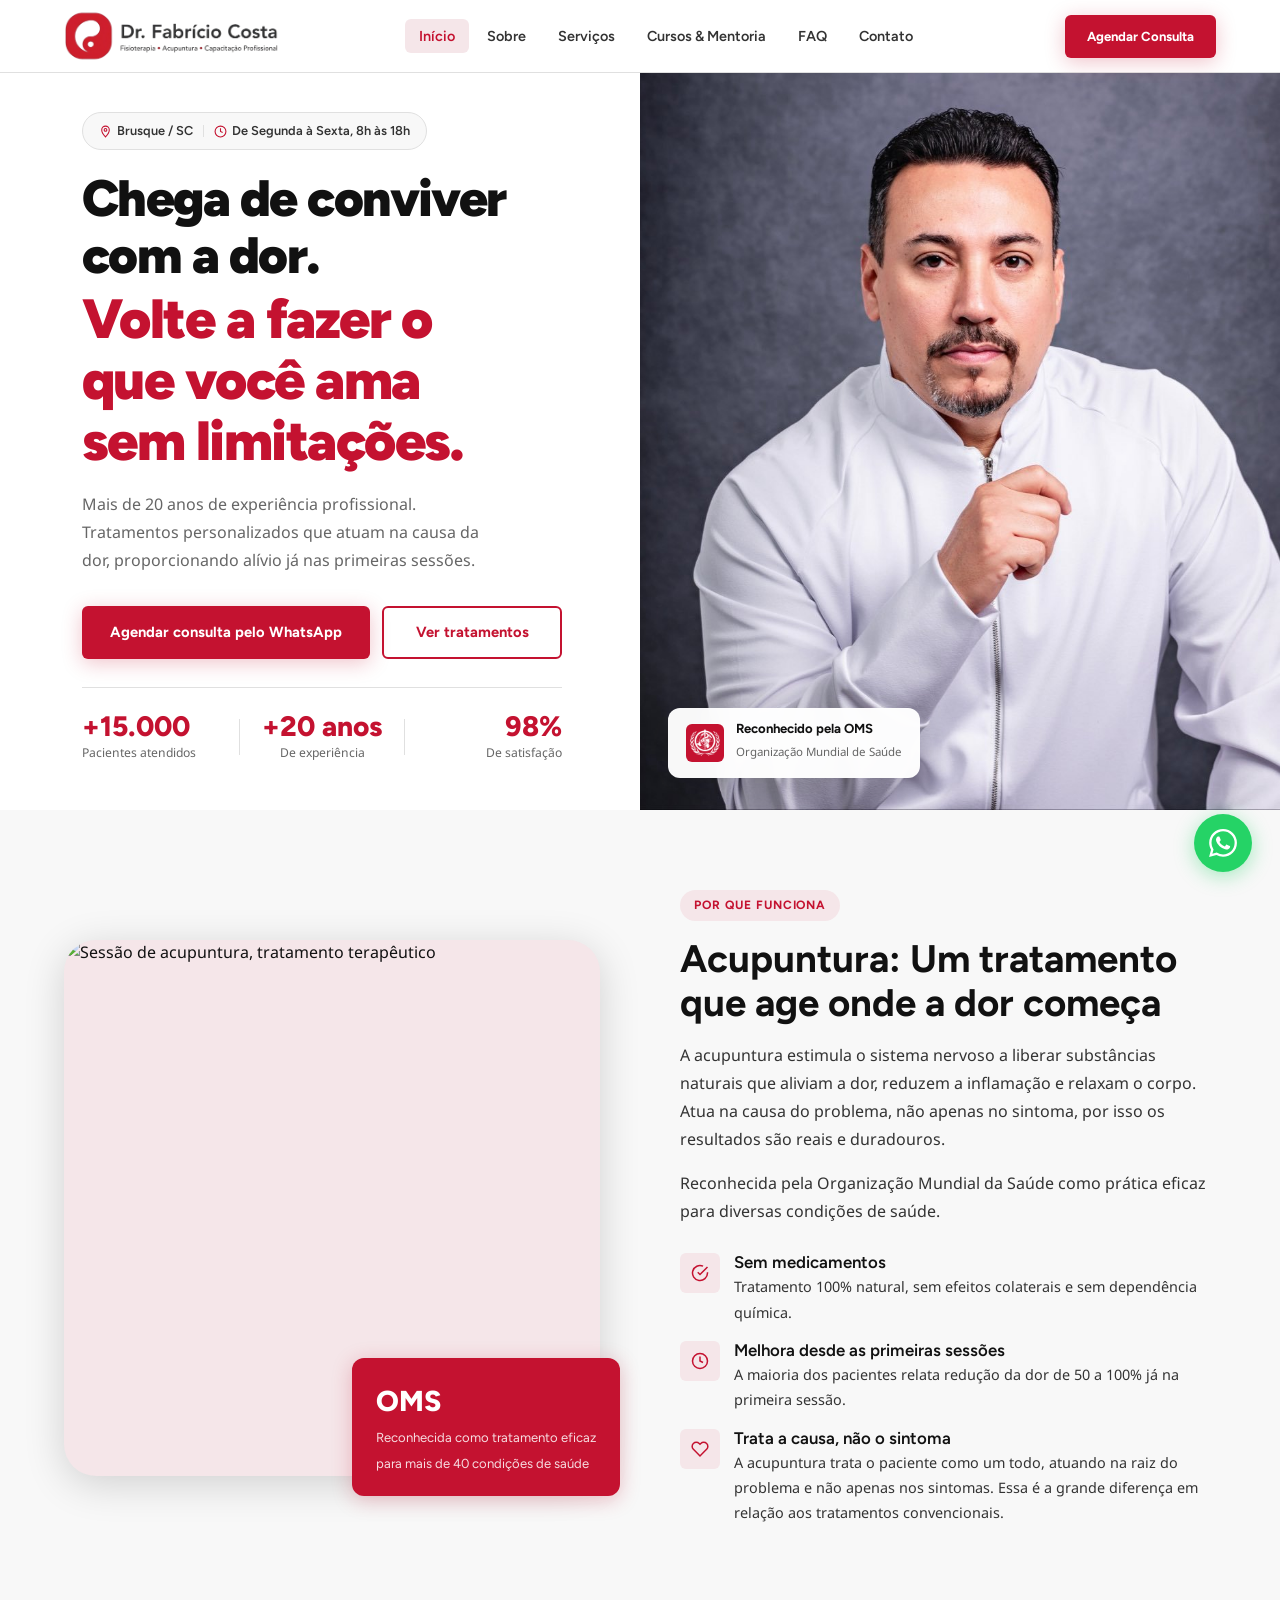
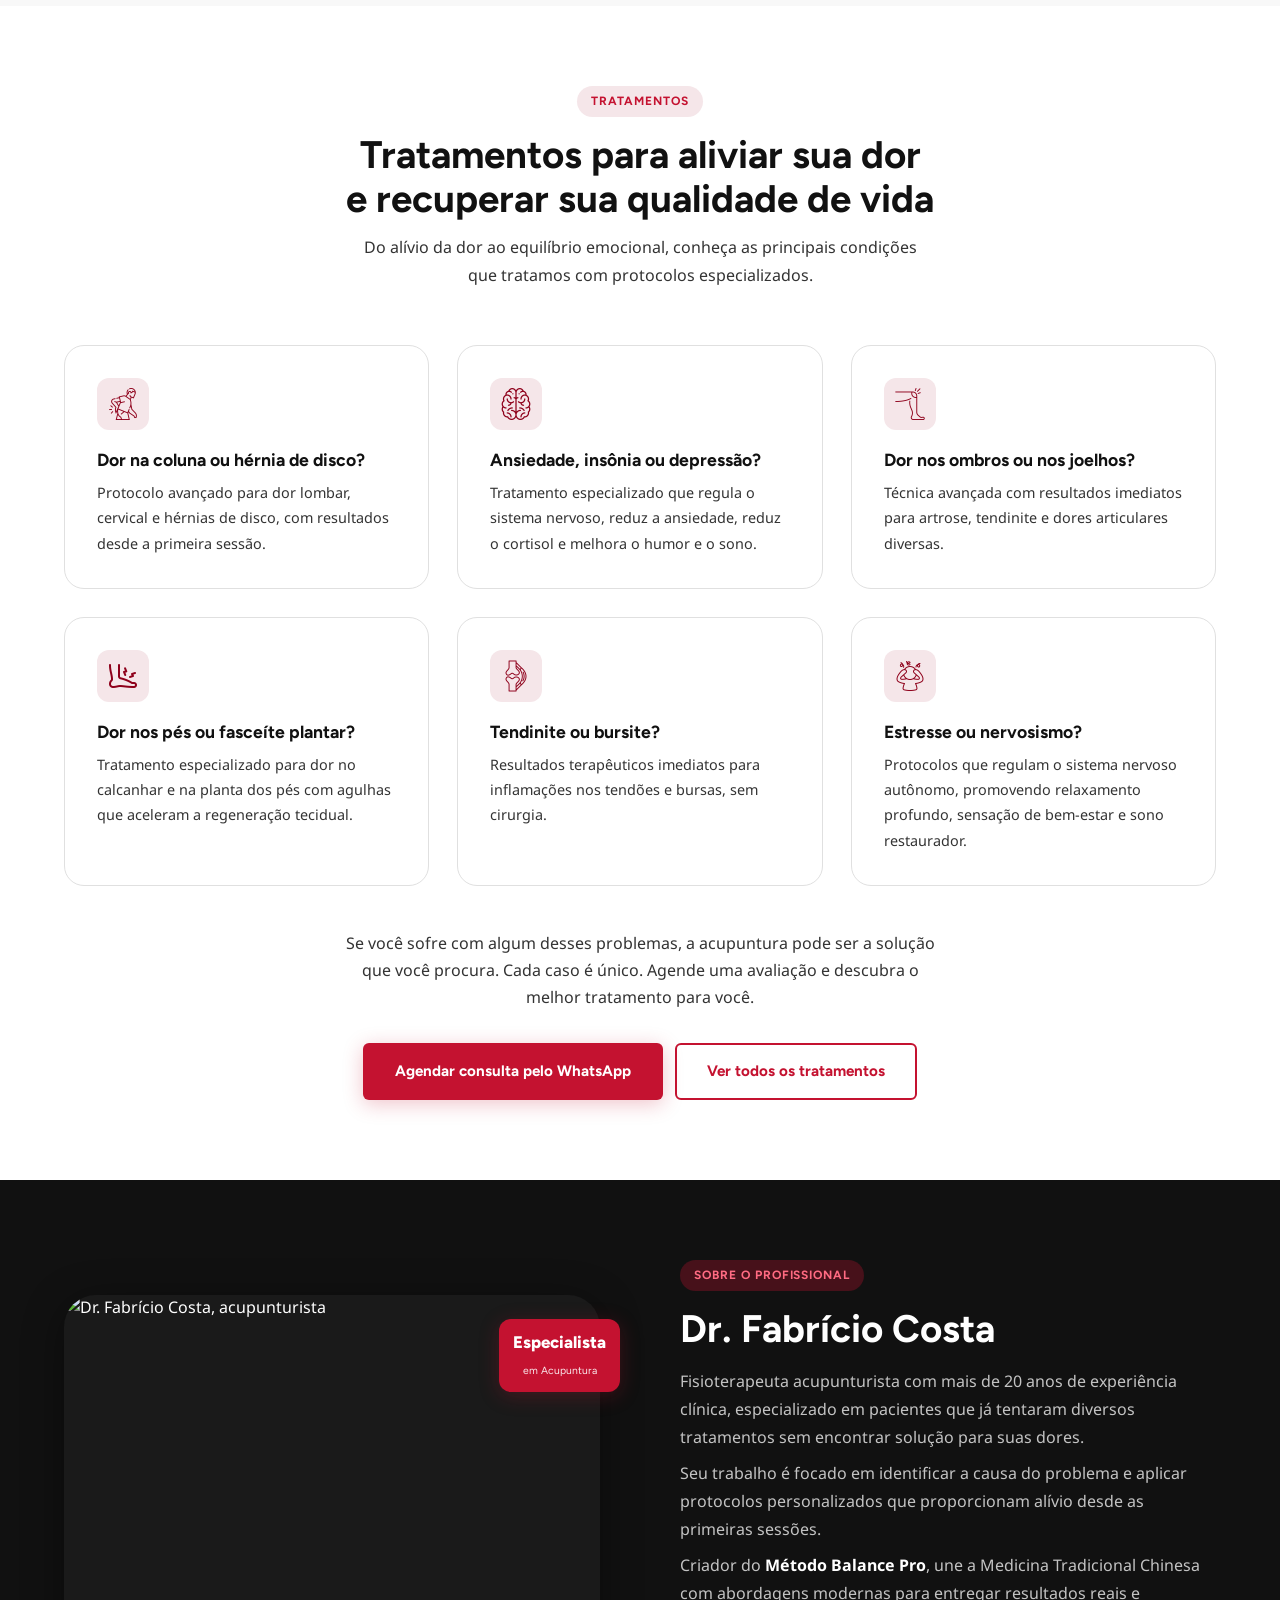
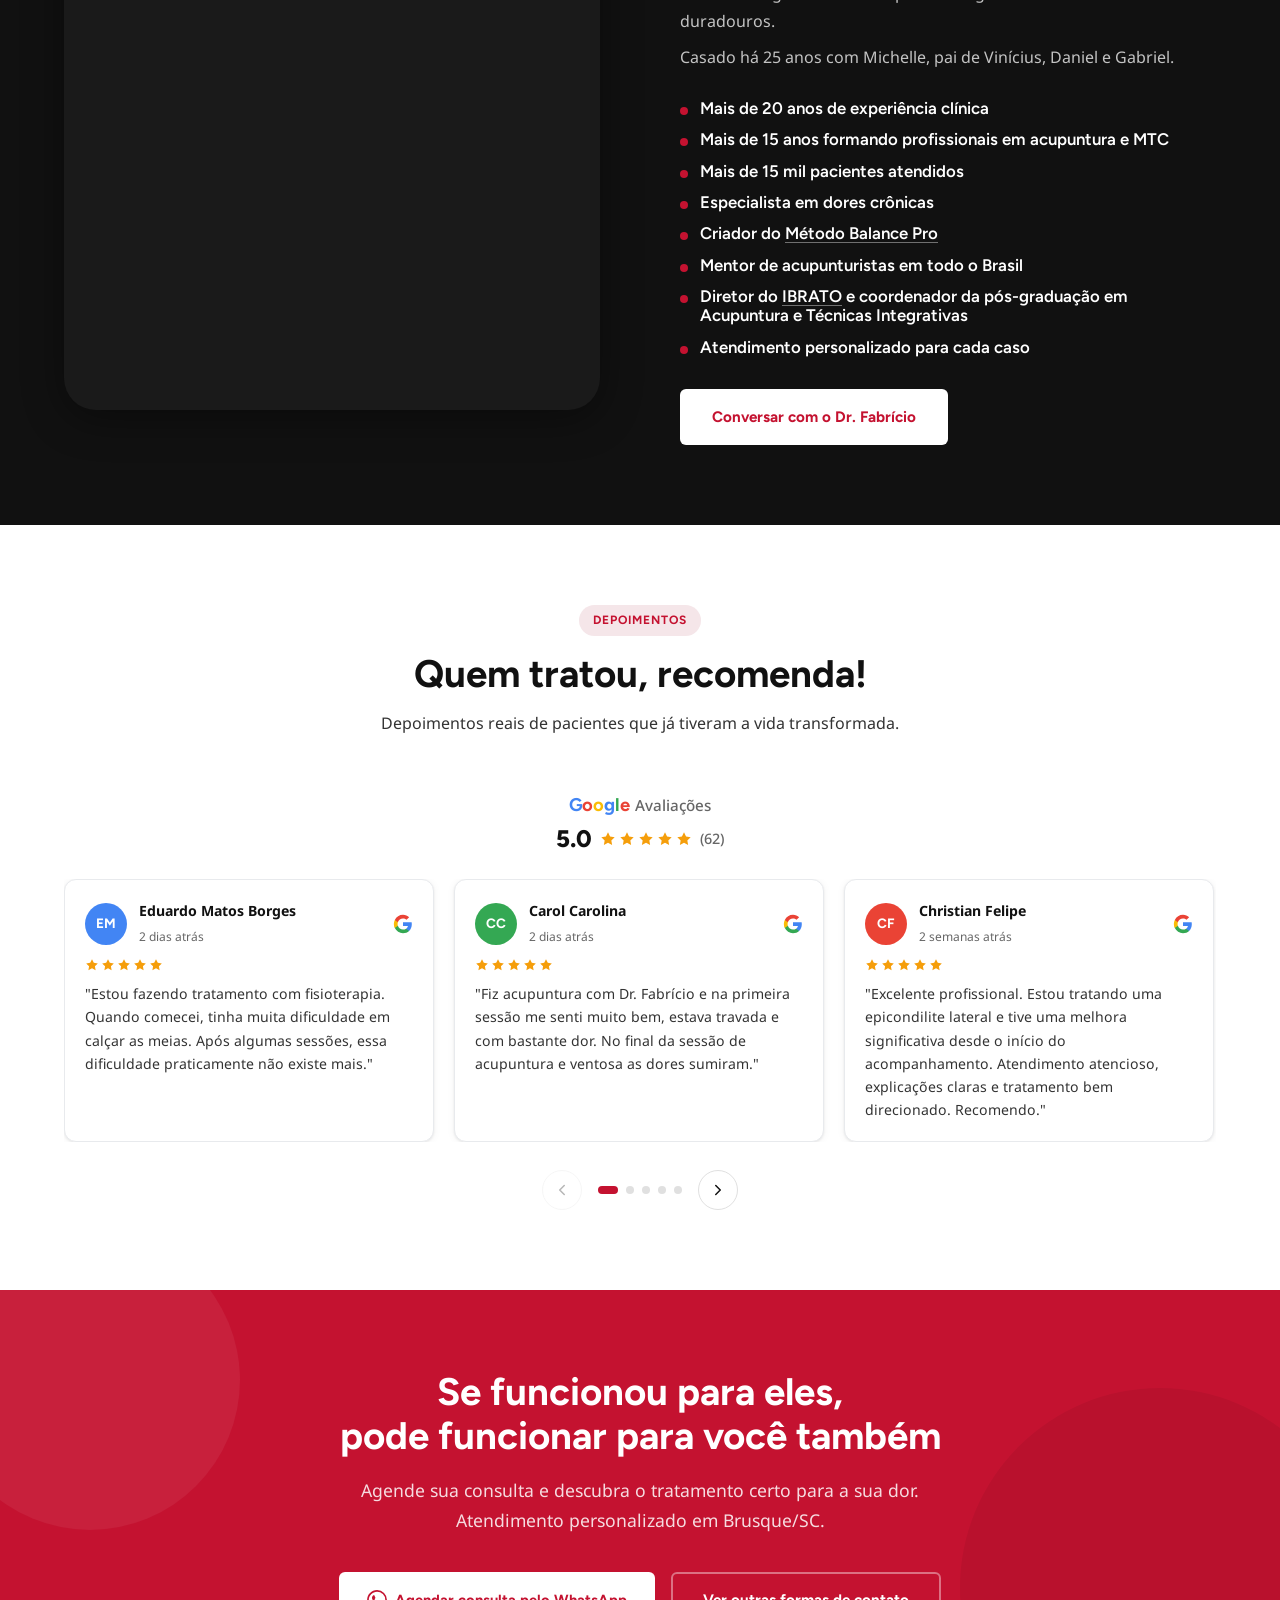
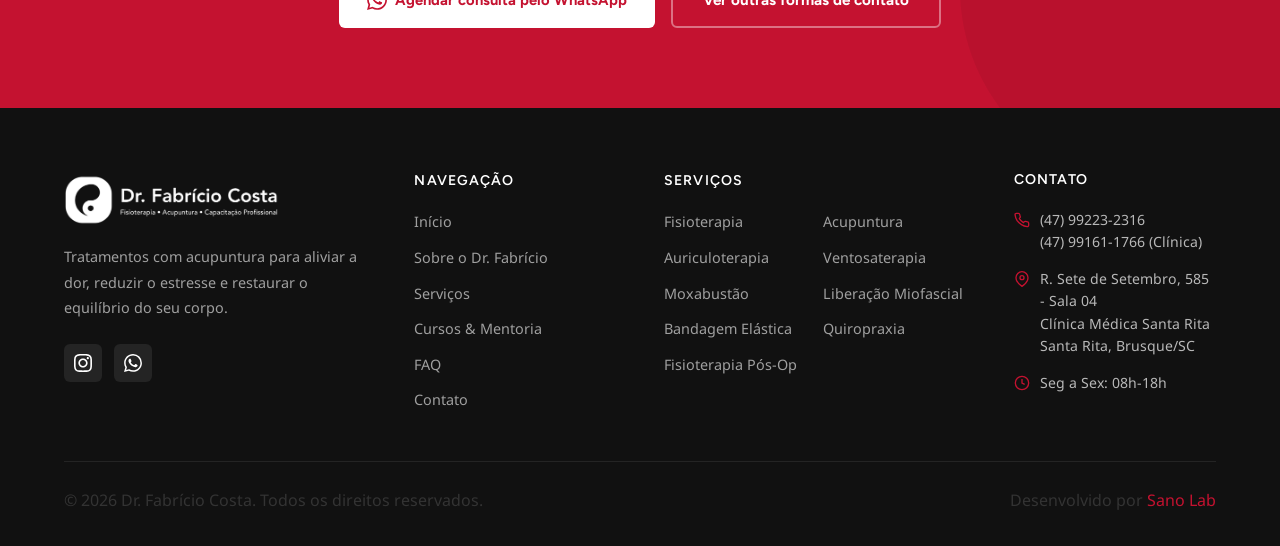
==== index.html @ ac895f42 "Adiciona accordion mobile no rodapé do index (Navegação e Serviços) - Desktop: listas sempre visívei" ====
﻿<!DOCTYPE html>
<html lang="pt-BR">
<head>
  <meta charset="UTF-8">
  <meta name="viewport" content="width=device-width, initial-scale=1.0">
  <meta name="description" content="Dr. Fabrício Costa, Acupunturista em Brusque/SC. Tratamentos com acupuntura para dor, estresse, ansiedade e muito mais. Formação e mentoria profissional.">
  <meta property="og:title" content="Dr. Fabrício Costa, Acupuntura em Brusque/SC">
  <meta property="og:description" content="Transforme sua saúde com acupuntura. Atendimento clínico em Brusque/SC e formação profissional com o Método Balance Pro.">
  <meta property="og:type" content="website">
  <title>Dr. Fabrício Costa, Acupuntura em Brusque/SC</title>
  <link rel="stylesheet" href="css/style.css">
</head>
<body>

  <!-- Header -->
  <header class="header" role="banner">
    <nav class="nav container" aria-label="Navegação principal">
      <a href="index.html" class="nav-logo" aria-label="Dr. Fabrício Costa, Início">
        <img src="img/logo.png" alt="Dr. Fabrício Costa" class="nav-logo-img">
      </a>

      <ul class="nav-links" role="list">
        <li><a href="index.html" class="active">Início</a></li>
        <li><a href="sobre.html">Sobre</a></li>
        <li><a href="servicos.html">Serviços</a></li>
        <li><a href="cursos.html">Cursos & Mentoria</a></li>
        <li><a href="faq.html">FAQ</a></li>
        <li><a href="contato.html">Contato</a></li>
      </ul>

      <a href="contato.html" class="btn btn-primary nav-cta">Agendar Consulta</a>

      <button class="nav-toggle" aria-label="Abrir menu" aria-expanded="false">
        <span></span><span></span><span></span>
      </button>
    </nav>

    <nav class="nav-mobile" aria-label="Menu mobile">
      <a href="index.html">Início</a>
      <a href="sobre.html">Sobre</a>
      <a href="servicos.html">Serviços</a>
      <a href="cursos.html">Cursos & Mentoria</a>
      <a href="faq.html">FAQ</a>
      <a href="contato.html">Contato</a>
      <a href="contato.html" class="btn btn-primary">Agendar Consulta</a>
    </nav>
  </header>

  <main id="main-content">

    <!-- Hero -->
    <section class="hero" aria-labelledby="hero-title">

      <div class="hero-panel">
        <div class="hero-panel-content fade-in">

          <div class="hero-info-badge">
            <span class="hero-info-badge-item">
              <svg viewBox="0 0 24 24" fill="none" stroke-width="2"><path d="M12 2C8.13 2 5 5.13 5 9c0 5.25 7 13 7 13s7-7.75 7-13c0-3.87-3.13-7-7-7z"/><circle cx="12" cy="9" r="2.5"/></svg>
              Brusque / SC
            </span>
            <span class="hero-info-badge-sep"></span>
            <span class="hero-info-badge-item">
              <svg viewBox="0 0 24 24" fill="none" stroke-width="2"><circle cx="12" cy="12" r="10"/><polyline points="12 6 12 12 16 14"/></svg>
              De Segunda à Sexta, 8h às 18h
            </span>
          </div>

          <h1 class="hero-title" id="hero-title">
            Chega de conviver com a dor.
            <em>Volte a fazer o que você ama sem limitações.</em>
          </h1>

          <p class="hero-desc">
            Mais de 20 anos de experiência profissional. Tratamentos personalizados que atuam na causa da dor, proporcionando alívio já nas primeiras sessões.
          </p>

          <div class="hero-cta-group">
            <a href="https://wa.me/5547992232316?text=Ol%C3%A1%2C%20vim%20pelo%20site%20e%20quero%20agendar%20uma%20consulta%20de%20acupuntura." class="btn btn-primary btn-lg" target="_blank" rel="noopener">
              Agendar consulta pelo WhatsApp
            </a>
            <a href="servicos.html" class="btn btn-outline btn-lg">
              Ver tratamentos
            </a>
          </div>

          <div class="hero-stats" aria-label="Prova social do consultório">
            <div class="hero-stat">
              <strong>+15.000</strong>
              <span>Pacientes atendidos</span>
            </div>
            <div class="hero-stat-sep" aria-hidden="true"></div>
            <div class="hero-stat">
              <strong>+20 anos</strong>
              <span>De experiência</span>
            </div>
            <div class="hero-stat-sep" aria-hidden="true"></div>
            <div class="hero-stat">
              <strong>98%</strong>
              <span>De satisfação</span>
            </div>
          </div>

        </div>
      </div>

      <div class="hero-visual">
        <img src="img/dr-fabricio.jpg" alt="Dr. Fabrício Costa, acupunturista em Brusque/SC" loading="eager">
        <div class="hero-visual-badge" aria-hidden="true">
          <div class="hero-visual-badge-icon">
            <img src="img/oms-logo.png" alt="">
          </div>
          <div>
            <strong>Reconhecido pela OMS</strong>
            <span>Organização Mundial de Saúde</span>
          </div>
        </div>
      </div>

    </section>

    <!-- O que é Acupuntura -->
    <section class="about-acupuncture section" aria-labelledby="acu-title">
      <div class="container">
        <div class="about-acu-inner">
          <div class="about-acu-image fade-in">
            <div class="about-acu-img-wrap">
              <img src="https://images.pexels.com/photos/4353249/pexels-photo-4353249.jpeg?auto=compress&cs=tinysrgb&w=800" alt="Sessão de acupuntura, tratamento terapêutico" loading="lazy" style="width:100%;height:100%;object-fit:cover;">
            </div>
            <div class="about-acu-card">
              <strong>OMS</strong>
              <span>Reconhecida como tratamento eficaz<br>para mais de 40 condições de saúde</span>
            </div>
          </div>

          <div class="about-acu-content fade-in" data-delay="150">
            <span class="tag">Por que funciona</span>
            <h2 id="acu-title">Acupuntura: Um tratamento que age onde a dor começa</h2>
            <p>
              A acupuntura estimula o sistema nervoso a liberar substâncias naturais que aliviam a dor, reduzem a inflamação e relaxam o corpo. Atua na causa do problema, não apenas no sintoma, por isso os resultados são reais e duradouros.
            </p>
            <p>
              Reconhecida pela Organização Mundial da Saúde como prática eficaz para diversas condições de saúde.
            </p>
            <div class="about-acu-points">
              <div class="about-acu-point">
                <div class="about-acu-point-icon" aria-hidden="true">
                  <svg viewBox="0 0 24 24" stroke-width="2" xmlns="http://www.w3.org/2000/svg"><path d="M22 11.08V12a10 10 0 1 1-5.93-9.14"/><polyline points="22 4 12 14.01 9 11.01"/></svg>
                </div>
                <div>
                  <h4>Sem medicamentos</h4>
                  <p>Tratamento 100% natural, sem efeitos colaterais e sem dependência química.</p>
                </div>
              </div>
              <div class="about-acu-point">
                <div class="about-acu-point-icon" aria-hidden="true">
                  <svg viewBox="0 0 24 24" stroke-width="2" xmlns="http://www.w3.org/2000/svg"><circle cx="12" cy="12" r="10"/><polyline points="12 6 12 12 16 14"/></svg>
                </div>
                <div>
                  <h4>Melhora desde as primeiras sessões</h4>
                  <p>A maioria dos pacientes relata redução da dor de 50 a 100% já na primeira sessão.</p>
                </div>
              </div>
              <div class="about-acu-point">
                <div class="about-acu-point-icon" aria-hidden="true">
                  <svg viewBox="0 0 24 24" stroke-width="2" xmlns="http://www.w3.org/2000/svg"><path d="M20.84 4.61a5.5 5.5 0 0 0-7.78 0L12 5.67l-1.06-1.06a5.5 5.5 0 0 0-7.78 7.78l1.06 1.06L12 21.23l7.78-7.78 1.06-1.06a5.5 5.5 0 0 0 0-7.78z"/></svg>
                </div>
                <div>
                  <h4>Trata a causa, não o sintoma</h4>
                  <p>A acupuntura trata o paciente como um todo, atuando na raiz do problema e não apenas nos sintomas. Essa é a grande diferença em relação aos tratamentos convencionais.</p>
                </div>
              </div>
            </div>
          </div>
        </div>
      </div>
    </section>

    <!-- Serviços -->
    <section class="services section" aria-labelledby="services-title">
      <div class="container">
        <header class="section-header center fade-in">
          <span class="tag">Tratamentos</span>
          <h2 id="services-title">Tratamentos para aliviar sua dor e recuperar sua qualidade de vida</h2>
          <p>Do alívio da dor ao equilíbrio emocional, conheça as principais condições que tratamos com protocolos especializados.</p>
        </header>

        <div class="services-grid">
          <article class="service-card fade-in">
            <div class="service-card-icon">
              <img src="icons/coluna-vertebral.png" alt="" width="32" height="32">
            </div>
            <h3>Dor na coluna ou hérnia de disco?</h3>
            <p>Protocolo avançado para dor lombar, cervical e hérnias de disco, com resultados desde a primeira sessão.</p>
          </article>

          <article class="service-card fade-in" data-delay="80">
            <div class="service-card-icon">
              <img src="icons/cerebro.png" alt="" width="32" height="32">
            </div>
            <h3>Ansiedade, insônia ou depressão?</h3>
            <p>Tratamento especializado que regula o sistema nervoso, reduz a ansiedade, reduz o cortisol e melhora o humor e o sono.</p>
          </article>

          <article class="service-card fade-in" data-delay="160">
            <div class="service-card-icon">
              <img src="icons/joelho.png" alt="" width="32" height="32">
            </div>
            <h3>Dor nos ombros ou nos joelhos?</h3>
            <p>Técnica avançada com resultados imediatos para artrose, tendinite e dores articulares diversas.</p>
          </article>

          <article class="service-card fade-in" data-delay="240">
            <div class="service-card-icon">
              <img src="icons/pe.png" alt="" width="32" height="32">
            </div>
            <h3>Dor nos pés ou fasceíte plantar?</h3>
            <p>Tratamento especializado para dor no calcanhar e na planta dos pés com agulhas que aceleram a regeneração tecidual.</p>
          </article>

          <article class="service-card fade-in" data-delay="320">
            <div class="service-card-icon">
              <img src="icons/tendinite.png" alt="" width="32" height="32">
            </div>
            <h3>Tendinite ou bursite?</h3>
            <p>Resultados terapêuticos imediatos para inflamações nos tendões e bursas, sem cirurgia.</p>
          </article>

          <article class="service-card fade-in" data-delay="400">
            <div class="service-card-icon">
              <img src="icons/estresse.png" alt="" width="32" height="32">
            </div>
            <h3>Estresse ou nervosismo?</h3>
            <p>Protocolos que regulam o sistema nervoso autônomo, promovendo relaxamento profundo, sensação de bem-estar e sono restaurador.</p>
          </article>
        </div>

        <p class="services-cta-text fade-in">Se você sofre com algum desses problemas, a acupuntura pode ser a solução que você procura. Cada caso é único. Agende uma avaliação e descubra o melhor tratamento para você.</p>

        <div class="services-cta-btns fade-in">
          <a href="https://wa.me/5547992232316?text=Ol%C3%A1%2C%20vim%20pelo%20site%20e%20quero%20agendar%20uma%20consulta%20de%20acupuntura." class="btn btn-primary" target="_blank" rel="noopener">Agendar consulta pelo WhatsApp</a>
          <a href="servicos.html" class="btn btn-outline">Ver todos os tratamentos</a>
        </div>
      </div>
    </section>

    <!-- Sobre o Dr. Fabrício -->
    <section class="about-doctor section" aria-labelledby="doctor-title">
      <div class="container">
        <div class="about-doc-inner">
          <div class="about-doc-image fade-in">
            <div class="about-doc-img-wrap">
              <img src="img/sobre.jpg" alt="Dr. Fabrício Costa, acupunturista" loading="lazy" style="width:100%;height:100%;object-fit:cover;object-position:top center;">
            </div>
            <div class="about-doc-badge">
              <strong>Especialista</strong>
              <span>em Acupuntura</span>
            </div>
          </div>

          <div class="about-doc-content fade-in" data-delay="150">
            <span class="tag">Sobre o profissional</span>
            <h2 id="doctor-title" style="color:#fff">Dr. Fabrício Costa</h2>
            <p style="color:rgba(255,255,255,.75);margin:16px 0 8px;">
              Fisioterapeuta acupunturista com mais de 20 anos de experiência clínica, especializado em pacientes que já tentaram diversos tratamentos sem encontrar solução para suas dores.
            </p>
            <p style="color:rgba(255,255,255,.75);margin:0 0 8px;">
              Seu trabalho é focado em identificar a causa do problema e aplicar protocolos personalizados que proporcionam alívio desde as primeiras sessões.
            </p>
            <p style="color:rgba(255,255,255,.75);margin:0 0 8px;">
              Criador do <strong style="color:#fff">Método Balance Pro</strong>, une a Medicina Tradicional Chinesa com abordagens modernas para entregar resultados reais e duradouros.
            </p>
            <p style="color:rgba(255,255,255,.75);margin:0 0 8px;">
              Casado há 25 anos com Michelle, pai de Vinícius, Daniel e Gabriel.
            </p>

            <div class="credentials">
              <div class="credential"><div class="credential-dot"></div><div><h4>Mais de 20 anos de experiência clínica</h4></div></div>
              <div class="credential"><div class="credential-dot"></div><div><h4>Mais de 15 anos formando profissionais em acupuntura e MTC</h4></div></div>
              <div class="credential"><div class="credential-dot"></div><div><h4>Mais de 15 mil pacientes atendidos</h4></div></div>
              <div class="credential"><div class="credential-dot"></div><div><h4>Especialista em dores crônicas</h4></div></div>
              <div class="credential"><div class="credential-dot"></div><div><h4>Criador do <a href="cursos.html" class="credential-link">Método Balance Pro</a></h4></div></div>
              <div class="credential"><div class="credential-dot"></div><div><h4>Mentor de acupunturistas em todo o Brasil</h4></div></div>
              <div class="credential"><div class="credential-dot"></div><div><h4>Diretor do <a href="cursos.html" class="credential-link">IBRATO</a> e coordenador da pós-graduação em Acupuntura e Técnicas Integrativas</h4></div></div>
              <div class="credential"><div class="credential-dot"></div><div><h4>Atendimento personalizado para cada caso</h4></div></div>
            </div>

            <a href="https://wa.me/5547992232316?text=Ol%C3%A1%2C%20vim%20pelo%20site%20e%20quero%20agendar%20uma%20consulta%20de%20acupuntura." class="btn btn-white" target="_blank" rel="noopener">Conversar com o Dr. Fabrício</a>
          </div>
        </div>
      </div>
    </section>

    <!-- Depoimentos -->
    <section class="testimonials section" aria-labelledby="testimonials-title">
      <div class="container">
        <header class="section-header center fade-in">
          <span class="tag">Depoimentos</span>
          <h2 id="testimonials-title">Quem tratou, recomenda!</h2>
          <p>Depoimentos reais de pacientes que já tiveram a vida transformada.</p>
        </header>
                <div class="gr-widget fade-in">

          <div class="gr-summary">
            <div class="gr-summary-brand">
              <span class="gr-google-wordmark" aria-label="Google"><span style="color:#4285F4">G</span><span style="color:#EA4335">o</span><span style="color:#FBBC05">o</span><span style="color:#4285F4">g</span><span style="color:#34A853">l</span><span style="color:#EA4335">e</span></span>
              <span class="gr-brand-text">Avaliações</span>
            </div>
            <div class="gr-summary-score">
              <span class="gr-rating-number">5.0</span>
              <div class="gr-rating-stars" aria-label="5 estrelas"><svg viewBox="0 0 24 24" fill="#F59E0B" xmlns="http://www.w3.org/2000/svg" aria-hidden="true"><polygon points="12 2 15.09 8.26 22 9.27 17 14.14 18.18 21.02 12 17.77 5.82 21.02 7 14.14 2 9.27 8.91 8.26 12 2"/></svg><svg viewBox="0 0 24 24" fill="#F59E0B" xmlns="http://www.w3.org/2000/svg" aria-hidden="true"><polygon points="12 2 15.09 8.26 22 9.27 17 14.14 18.18 21.02 12 17.77 5.82 21.02 7 14.14 2 9.27 8.91 8.26 12 2"/></svg><svg viewBox="0 0 24 24" fill="#F59E0B" xmlns="http://www.w3.org/2000/svg" aria-hidden="true"><polygon points="12 2 15.09 8.26 22 9.27 17 14.14 18.18 21.02 12 17.77 5.82 21.02 7 14.14 2 9.27 8.91 8.26 12 2"/></svg><svg viewBox="0 0 24 24" fill="#F59E0B" xmlns="http://www.w3.org/2000/svg" aria-hidden="true"><polygon points="12 2 15.09 8.26 22 9.27 17 14.14 18.18 21.02 12 17.77 5.82 21.02 7 14.14 2 9.27 8.91 8.26 12 2"/></svg><svg viewBox="0 0 24 24" fill="#F59E0B" xmlns="http://www.w3.org/2000/svg" aria-hidden="true"><polygon points="12 2 15.09 8.26 22 9.27 17 14.14 18.18 21.02 12 17.77 5.82 21.02 7 14.14 2 9.27 8.91 8.26 12 2"/></svg></div>
              <span class="gr-rating-count">(62)</span>
            </div>
          </div>

          <div class="gr-carousel">
            <div class="gr-carousel-viewport">
              <div class="gr-carousel-track">
                <article class="gr-card">
                  <div class="gr-card-header">
                    <div class="gr-avatar" style="background:#4285F4">EM</div>
                    <div class="gr-card-meta"><strong>Eduardo Matos Borges</strong><span>2 dias atrás</span></div>
                    <svg class="gr-card-google" viewBox="0 0 24 24" xmlns="http://www.w3.org/2000/svg" width="20" height="20" aria-hidden="true"><path d="M22.56 12.25c0-.78-.07-1.53-.2-2.25H12v4.26h5.92c-.26 1.37-1.04 2.53-2.21 3.31v2.77h3.57c2.08-1.92 3.28-4.74 3.28-8.09z" fill="#4285F4"/><path d="M12 23c2.97 0 5.46-.98 7.28-2.66l-3.57-2.77c-.98.66-2.23 1.06-3.71 1.06-2.86 0-5.29-1.93-6.16-4.53H2.18v2.84C3.99 20.53 7.7 23 12 23z" fill="#34A853"/><path d="M5.84 14.09c-.22-.66-.35-1.36-.35-2.09s.13-1.43.35-2.09V7.07H2.18C1.43 8.55 1 10.22 1 12s.43 3.45 1.18 4.93l2.85-2.22.81-.62z" fill="#FBBC05"/><path d="M12 5.38c1.62 0 3.06.56 4.21 1.64l3.15-3.15C17.45 2.09 14.97 1 12 1 7.7 1 3.99 3.47 2.18 7.07l3.66 2.84c.87-2.6 3.3-4.53 6.16-4.53z" fill="#EA4335"/></svg>
                  </div>
                  <div class="gr-card-stars" aria-label="5 estrelas"><svg viewBox="0 0 24 24" fill="#F59E0B" xmlns="http://www.w3.org/2000/svg" aria-hidden="true"><polygon points="12 2 15.09 8.26 22 9.27 17 14.14 18.18 21.02 12 17.77 5.82 21.02 7 14.14 2 9.27 8.91 8.26 12 2"/></svg><svg viewBox="0 0 24 24" fill="#F59E0B" xmlns="http://www.w3.org/2000/svg" aria-hidden="true"><polygon points="12 2 15.09 8.26 22 9.27 17 14.14 18.18 21.02 12 17.77 5.82 21.02 7 14.14 2 9.27 8.91 8.26 12 2"/></svg><svg viewBox="0 0 24 24" fill="#F59E0B" xmlns="http://www.w3.org/2000/svg" aria-hidden="true"><polygon points="12 2 15.09 8.26 22 9.27 17 14.14 18.18 21.02 12 17.77 5.82 21.02 7 14.14 2 9.27 8.91 8.26 12 2"/></svg><svg viewBox="0 0 24 24" fill="#F59E0B" xmlns="http://www.w3.org/2000/svg" aria-hidden="true"><polygon points="12 2 15.09 8.26 22 9.27 17 14.14 18.18 21.02 12 17.77 5.82 21.02 7 14.14 2 9.27 8.91 8.26 12 2"/></svg><svg viewBox="0 0 24 24" fill="#F59E0B" xmlns="http://www.w3.org/2000/svg" aria-hidden="true"><polygon points="12 2 15.09 8.26 22 9.27 17 14.14 18.18 21.02 12 17.77 5.82 21.02 7 14.14 2 9.27 8.91 8.26 12 2"/></svg></div>
                  <p class="gr-card-text">"Estou fazendo tratamento com fisioterapia. Quando comecei, tinha muita dificuldade em calçar as meias. Após algumas sessões, essa dificuldade praticamente não existe mais."</p>
                </article>
                <article class="gr-card">
                  <div class="gr-card-header">
                    <div class="gr-avatar" style="background:#34A853">CC</div>
                    <div class="gr-card-meta"><strong>Carol Carolina</strong><span>2 dias atrás</span></div>
                    <svg class="gr-card-google" viewBox="0 0 24 24" xmlns="http://www.w3.org/2000/svg" width="20" height="20" aria-hidden="true"><path d="M22.56 12.25c0-.78-.07-1.53-.2-2.25H12v4.26h5.92c-.26 1.37-1.04 2.53-2.21 3.31v2.77h3.57c2.08-1.92 3.28-4.74 3.28-8.09z" fill="#4285F4"/><path d="M12 23c2.97 0 5.46-.98 7.28-2.66l-3.57-2.77c-.98.66-2.23 1.06-3.71 1.06-2.86 0-5.29-1.93-6.16-4.53H2.18v2.84C3.99 20.53 7.7 23 12 23z" fill="#34A853"/><path d="M5.84 14.09c-.22-.66-.35-1.36-.35-2.09s.13-1.43.35-2.09V7.07H2.18C1.43 8.55 1 10.22 1 12s.43 3.45 1.18 4.93l2.85-2.22.81-.62z" fill="#FBBC05"/><path d="M12 5.38c1.62 0 3.06.56 4.21 1.64l3.15-3.15C17.45 2.09 14.97 1 12 1 7.7 1 3.99 3.47 2.18 7.07l3.66 2.84c.87-2.6 3.3-4.53 6.16-4.53z" fill="#EA4335"/></svg>
                  </div>
                  <div class="gr-card-stars" aria-label="5 estrelas"><svg viewBox="0 0 24 24" fill="#F59E0B" xmlns="http://www.w3.org/2000/svg" aria-hidden="true"><polygon points="12 2 15.09 8.26 22 9.27 17 14.14 18.18 21.02 12 17.77 5.82 21.02 7 14.14 2 9.27 8.91 8.26 12 2"/></svg><svg viewBox="0 0 24 24" fill="#F59E0B" xmlns="http://www.w3.org/2000/svg" aria-hidden="true"><polygon points="12 2 15.09 8.26 22 9.27 17 14.14 18.18 21.02 12 17.77 5.82 21.02 7 14.14 2 9.27 8.91 8.26 12 2"/></svg><svg viewBox="0 0 24 24" fill="#F59E0B" xmlns="http://www.w3.org/2000/svg" aria-hidden="true"><polygon points="12 2 15.09 8.26 22 9.27 17 14.14 18.18 21.02 12 17.77 5.82 21.02 7 14.14 2 9.27 8.91 8.26 12 2"/></svg><svg viewBox="0 0 24 24" fill="#F59E0B" xmlns="http://www.w3.org/2000/svg" aria-hidden="true"><polygon points="12 2 15.09 8.26 22 9.27 17 14.14 18.18 21.02 12 17.77 5.82 21.02 7 14.14 2 9.27 8.91 8.26 12 2"/></svg><svg viewBox="0 0 24 24" fill="#F59E0B" xmlns="http://www.w3.org/2000/svg" aria-hidden="true"><polygon points="12 2 15.09 8.26 22 9.27 17 14.14 18.18 21.02 12 17.77 5.82 21.02 7 14.14 2 9.27 8.91 8.26 12 2"/></svg></div>
                  <p class="gr-card-text">"Fiz acupuntura com Dr. Fabrício e na primeira sessão me senti muito bem, estava travada e com bastante dor. No final da sessão de acupuntura e ventosa as dores sumiram."</p>
                </article>
                <article class="gr-card">
                  <div class="gr-card-header">
                    <div class="gr-avatar" style="background:#EA4335">CF</div>
                    <div class="gr-card-meta"><strong>Christian Felipe</strong><span>2 semanas atrás</span></div>
                    <svg class="gr-card-google" viewBox="0 0 24 24" xmlns="http://www.w3.org/2000/svg" width="20" height="20" aria-hidden="true"><path d="M22.56 12.25c0-.78-.07-1.53-.2-2.25H12v4.26h5.92c-.26 1.37-1.04 2.53-2.21 3.31v2.77h3.57c2.08-1.92 3.28-4.74 3.28-8.09z" fill="#4285F4"/><path d="M12 23c2.97 0 5.46-.98 7.28-2.66l-3.57-2.77c-.98.66-2.23 1.06-3.71 1.06-2.86 0-5.29-1.93-6.16-4.53H2.18v2.84C3.99 20.53 7.7 23 12 23z" fill="#34A853"/><path d="M5.84 14.09c-.22-.66-.35-1.36-.35-2.09s.13-1.43.35-2.09V7.07H2.18C1.43 8.55 1 10.22 1 12s.43 3.45 1.18 4.93l2.85-2.22.81-.62z" fill="#FBBC05"/><path d="M12 5.38c1.62 0 3.06.56 4.21 1.64l3.15-3.15C17.45 2.09 14.97 1 12 1 7.7 1 3.99 3.47 2.18 7.07l3.66 2.84c.87-2.6 3.3-4.53 6.16-4.53z" fill="#EA4335"/></svg>
                  </div>
                  <div class="gr-card-stars" aria-label="5 estrelas"><svg viewBox="0 0 24 24" fill="#F59E0B" xmlns="http://www.w3.org/2000/svg" aria-hidden="true"><polygon points="12 2 15.09 8.26 22 9.27 17 14.14 18.18 21.02 12 17.77 5.82 21.02 7 14.14 2 9.27 8.91 8.26 12 2"/></svg><svg viewBox="0 0 24 24" fill="#F59E0B" xmlns="http://www.w3.org/2000/svg" aria-hidden="true"><polygon points="12 2 15.09 8.26 22 9.27 17 14.14 18.18 21.02 12 17.77 5.82 21.02 7 14.14 2 9.27 8.91 8.26 12 2"/></svg><svg viewBox="0 0 24 24" fill="#F59E0B" xmlns="http://www.w3.org/2000/svg" aria-hidden="true"><polygon points="12 2 15.09 8.26 22 9.27 17 14.14 18.18 21.02 12 17.77 5.82 21.02 7 14.14 2 9.27 8.91 8.26 12 2"/></svg><svg viewBox="0 0 24 24" fill="#F59E0B" xmlns="http://www.w3.org/2000/svg" aria-hidden="true"><polygon points="12 2 15.09 8.26 22 9.27 17 14.14 18.18 21.02 12 17.77 5.82 21.02 7 14.14 2 9.27 8.91 8.26 12 2"/></svg><svg viewBox="0 0 24 24" fill="#F59E0B" xmlns="http://www.w3.org/2000/svg" aria-hidden="true"><polygon points="12 2 15.09 8.26 22 9.27 17 14.14 18.18 21.02 12 17.77 5.82 21.02 7 14.14 2 9.27 8.91 8.26 12 2"/></svg></div>
                  <p class="gr-card-text">"Excelente profissional. Estou tratando uma epicondilite lateral e tive uma melhora significativa desde o início do acompanhamento. Atendimento atencioso, explicações claras e tratamento bem direcionado. Recomendo."</p>
                </article>
                <article class="gr-card">
                  <div class="gr-card-header">
                    <div class="gr-avatar" style="background:#FBBC05">EG</div>
                    <div class="gr-card-meta"><strong>Everson Garcia</strong><span>3 semanas atrás</span></div>
                    <svg class="gr-card-google" viewBox="0 0 24 24" xmlns="http://www.w3.org/2000/svg" width="20" height="20" aria-hidden="true"><path d="M22.56 12.25c0-.78-.07-1.53-.2-2.25H12v4.26h5.92c-.26 1.37-1.04 2.53-2.21 3.31v2.77h3.57c2.08-1.92 3.28-4.74 3.28-8.09z" fill="#4285F4"/><path d="M12 23c2.97 0 5.46-.98 7.28-2.66l-3.57-2.77c-.98.66-2.23 1.06-3.71 1.06-2.86 0-5.29-1.93-6.16-4.53H2.18v2.84C3.99 20.53 7.7 23 12 23z" fill="#34A853"/><path d="M5.84 14.09c-.22-.66-.35-1.36-.35-2.09s.13-1.43.35-2.09V7.07H2.18C1.43 8.55 1 10.22 1 12s.43 3.45 1.18 4.93l2.85-2.22.81-.62z" fill="#FBBC05"/><path d="M12 5.38c1.62 0 3.06.56 4.21 1.64l3.15-3.15C17.45 2.09 14.97 1 12 1 7.7 1 3.99 3.47 2.18 7.07l3.66 2.84c.87-2.6 3.3-4.53 6.16-4.53z" fill="#EA4335"/></svg>
                  </div>
                  <div class="gr-card-stars" aria-label="5 estrelas"><svg viewBox="0 0 24 24" fill="#F59E0B" xmlns="http://www.w3.org/2000/svg" aria-hidden="true"><polygon points="12 2 15.09 8.26 22 9.27 17 14.14 18.18 21.02 12 17.77 5.82 21.02 7 14.14 2 9.27 8.91 8.26 12 2"/></svg><svg viewBox="0 0 24 24" fill="#F59E0B" xmlns="http://www.w3.org/2000/svg" aria-hidden="true"><polygon points="12 2 15.09 8.26 22 9.27 17 14.14 18.18 21.02 12 17.77 5.82 21.02 7 14.14 2 9.27 8.91 8.26 12 2"/></svg><svg viewBox="0 0 24 24" fill="#F59E0B" xmlns="http://www.w3.org/2000/svg" aria-hidden="true"><polygon points="12 2 15.09 8.26 22 9.27 17 14.14 18.18 21.02 12 17.77 5.82 21.02 7 14.14 2 9.27 8.91 8.26 12 2"/></svg><svg viewBox="0 0 24 24" fill="#F59E0B" xmlns="http://www.w3.org/2000/svg" aria-hidden="true"><polygon points="12 2 15.09 8.26 22 9.27 17 14.14 18.18 21.02 12 17.77 5.82 21.02 7 14.14 2 9.27 8.91 8.26 12 2"/></svg><svg viewBox="0 0 24 24" fill="#F59E0B" xmlns="http://www.w3.org/2000/svg" aria-hidden="true"><polygon points="12 2 15.09 8.26 22 9.27 17 14.14 18.18 21.02 12 17.77 5.82 21.02 7 14.14 2 9.27 8.91 8.26 12 2"/></svg></div>
                  <p class="gr-card-text">"Excelente atendimento, espaço super agradável, profissional de alto gabarito e muito conhecimento. Recomendo pra quem busca um profissional qualificado que apresenta muito resultado."</p>
                </article>
                <article class="gr-card">
                  <div class="gr-card-header">
                    <div class="gr-avatar" style="background:#4285F4">LO</div>
                    <div class="gr-card-meta"><strong>Lucineia Oliveira</strong><span>1 mês atrás</span></div>
                    <svg class="gr-card-google" viewBox="0 0 24 24" xmlns="http://www.w3.org/2000/svg" width="20" height="20" aria-hidden="true"><path d="M22.56 12.25c0-.78-.07-1.53-.2-2.25H12v4.26h5.92c-.26 1.37-1.04 2.53-2.21 3.31v2.77h3.57c2.08-1.92 3.28-4.74 3.28-8.09z" fill="#4285F4"/><path d="M12 23c2.97 0 5.46-.98 7.28-2.66l-3.57-2.77c-.98.66-2.23 1.06-3.71 1.06-2.86 0-5.29-1.93-6.16-4.53H2.18v2.84C3.99 20.53 7.7 23 12 23z" fill="#34A853"/><path d="M5.84 14.09c-.22-.66-.35-1.36-.35-2.09s.13-1.43.35-2.09V7.07H2.18C1.43 8.55 1 10.22 1 12s.43 3.45 1.18 4.93l2.85-2.22.81-.62z" fill="#FBBC05"/><path d="M12 5.38c1.62 0 3.06.56 4.21 1.64l3.15-3.15C17.45 2.09 14.97 1 12 1 7.7 1 3.99 3.47 2.18 7.07l3.66 2.84c.87-2.6 3.3-4.53 6.16-4.53z" fill="#EA4335"/></svg>
                  </div>
                  <div class="gr-card-stars" aria-label="5 estrelas"><svg viewBox="0 0 24 24" fill="#F59E0B" xmlns="http://www.w3.org/2000/svg" aria-hidden="true"><polygon points="12 2 15.09 8.26 22 9.27 17 14.14 18.18 21.02 12 17.77 5.82 21.02 7 14.14 2 9.27 8.91 8.26 12 2"/></svg><svg viewBox="0 0 24 24" fill="#F59E0B" xmlns="http://www.w3.org/2000/svg" aria-hidden="true"><polygon points="12 2 15.09 8.26 22 9.27 17 14.14 18.18 21.02 12 17.77 5.82 21.02 7 14.14 2 9.27 8.91 8.26 12 2"/></svg><svg viewBox="0 0 24 24" fill="#F59E0B" xmlns="http://www.w3.org/2000/svg" aria-hidden="true"><polygon points="12 2 15.09 8.26 22 9.27 17 14.14 18.18 21.02 12 17.77 5.82 21.02 7 14.14 2 9.27 8.91 8.26 12 2"/></svg><svg viewBox="0 0 24 24" fill="#F59E0B" xmlns="http://www.w3.org/2000/svg" aria-hidden="true"><polygon points="12 2 15.09 8.26 22 9.27 17 14.14 18.18 21.02 12 17.77 5.82 21.02 7 14.14 2 9.27 8.91 8.26 12 2"/></svg><svg viewBox="0 0 24 24" fill="#F59E0B" xmlns="http://www.w3.org/2000/svg" aria-hidden="true"><polygon points="12 2 15.09 8.26 22 9.27 17 14.14 18.18 21.02 12 17.77 5.82 21.02 7 14.14 2 9.27 8.91 8.26 12 2"/></svg></div>
                  <p class="gr-card-text">"Profissional extremamente competente com muito conhecimento. A recuperação está sendo rápida e segura. Com certeza a melhor escolha para quem busca fisioterapia de qualidade!"</p>
                </article>
                <article class="gr-card">
                  <div class="gr-card-header">
                    <div class="gr-avatar" style="background:#34A853">LA</div>
                    <div class="gr-card-meta"><strong>Liliane Adolfo</strong><span>1 mês atrás</span></div>
                    <svg class="gr-card-google" viewBox="0 0 24 24" xmlns="http://www.w3.org/2000/svg" width="20" height="20" aria-hidden="true"><path d="M22.56 12.25c0-.78-.07-1.53-.2-2.25H12v4.26h5.92c-.26 1.37-1.04 2.53-2.21 3.31v2.77h3.57c2.08-1.92 3.28-4.74 3.28-8.09z" fill="#4285F4"/><path d="M12 23c2.97 0 5.46-.98 7.28-2.66l-3.57-2.77c-.98.66-2.23 1.06-3.71 1.06-2.86 0-5.29-1.93-6.16-4.53H2.18v2.84C3.99 20.53 7.7 23 12 23z" fill="#34A853"/><path d="M5.84 14.09c-.22-.66-.35-1.36-.35-2.09s.13-1.43.35-2.09V7.07H2.18C1.43 8.55 1 10.22 1 12s.43 3.45 1.18 4.93l2.85-2.22.81-.62z" fill="#FBBC05"/><path d="M12 5.38c1.62 0 3.06.56 4.21 1.64l3.15-3.15C17.45 2.09 14.97 1 12 1 7.7 1 3.99 3.47 2.18 7.07l3.66 2.84c.87-2.6 3.3-4.53 6.16-4.53z" fill="#EA4335"/></svg>
                  </div>
                  <div class="gr-card-stars" aria-label="5 estrelas"><svg viewBox="0 0 24 24" fill="#F59E0B" xmlns="http://www.w3.org/2000/svg" aria-hidden="true"><polygon points="12 2 15.09 8.26 22 9.27 17 14.14 18.18 21.02 12 17.77 5.82 21.02 7 14.14 2 9.27 8.91 8.26 12 2"/></svg><svg viewBox="0 0 24 24" fill="#F59E0B" xmlns="http://www.w3.org/2000/svg" aria-hidden="true"><polygon points="12 2 15.09 8.26 22 9.27 17 14.14 18.18 21.02 12 17.77 5.82 21.02 7 14.14 2 9.27 8.91 8.26 12 2"/></svg><svg viewBox="0 0 24 24" fill="#F59E0B" xmlns="http://www.w3.org/2000/svg" aria-hidden="true"><polygon points="12 2 15.09 8.26 22 9.27 17 14.14 18.18 21.02 12 17.77 5.82 21.02 7 14.14 2 9.27 8.91 8.26 12 2"/></svg><svg viewBox="0 0 24 24" fill="#F59E0B" xmlns="http://www.w3.org/2000/svg" aria-hidden="true"><polygon points="12 2 15.09 8.26 22 9.27 17 14.14 18.18 21.02 12 17.77 5.82 21.02 7 14.14 2 9.27 8.91 8.26 12 2"/></svg><svg viewBox="0 0 24 24" fill="#F59E0B" xmlns="http://www.w3.org/2000/svg" aria-hidden="true"><polygon points="12 2 15.09 8.26 22 9.27 17 14.14 18.18 21.02 12 17.77 5.82 21.02 7 14.14 2 9.27 8.91 8.26 12 2"/></svg></div>
                  <p class="gr-card-text">"Foi fantástico, os resultados foram de imediato, fiquei impressionada com o alívio das dores. Gostei muito, super indico!"</p>
                </article>
                <article class="gr-card">
                  <div class="gr-card-header">
                    <div class="gr-avatar" style="background:#EA4335">GO</div>
                    <div class="gr-card-meta"><strong>Guilherme Ohlweiler</strong><span>3 meses atrás</span></div>
                    <svg class="gr-card-google" viewBox="0 0 24 24" xmlns="http://www.w3.org/2000/svg" width="20" height="20" aria-hidden="true"><path d="M22.56 12.25c0-.78-.07-1.53-.2-2.25H12v4.26h5.92c-.26 1.37-1.04 2.53-2.21 3.31v2.77h3.57c2.08-1.92 3.28-4.74 3.28-8.09z" fill="#4285F4"/><path d="M12 23c2.97 0 5.46-.98 7.28-2.66l-3.57-2.77c-.98.66-2.23 1.06-3.71 1.06-2.86 0-5.29-1.93-6.16-4.53H2.18v2.84C3.99 20.53 7.7 23 12 23z" fill="#34A853"/><path d="M5.84 14.09c-.22-.66-.35-1.36-.35-2.09s.13-1.43.35-2.09V7.07H2.18C1.43 8.55 1 10.22 1 12s.43 3.45 1.18 4.93l2.85-2.22.81-.62z" fill="#FBBC05"/><path d="M12 5.38c1.62 0 3.06.56 4.21 1.64l3.15-3.15C17.45 2.09 14.97 1 12 1 7.7 1 3.99 3.47 2.18 7.07l3.66 2.84c.87-2.6 3.3-4.53 6.16-4.53z" fill="#EA4335"/></svg>
                  </div>
                  <div class="gr-card-stars" aria-label="5 estrelas"><svg viewBox="0 0 24 24" fill="#F59E0B" xmlns="http://www.w3.org/2000/svg" aria-hidden="true"><polygon points="12 2 15.09 8.26 22 9.27 17 14.14 18.18 21.02 12 17.77 5.82 21.02 7 14.14 2 9.27 8.91 8.26 12 2"/></svg><svg viewBox="0 0 24 24" fill="#F59E0B" xmlns="http://www.w3.org/2000/svg" aria-hidden="true"><polygon points="12 2 15.09 8.26 22 9.27 17 14.14 18.18 21.02 12 17.77 5.82 21.02 7 14.14 2 9.27 8.91 8.26 12 2"/></svg><svg viewBox="0 0 24 24" fill="#F59E0B" xmlns="http://www.w3.org/2000/svg" aria-hidden="true"><polygon points="12 2 15.09 8.26 22 9.27 17 14.14 18.18 21.02 12 17.77 5.82 21.02 7 14.14 2 9.27 8.91 8.26 12 2"/></svg><svg viewBox="0 0 24 24" fill="#F59E0B" xmlns="http://www.w3.org/2000/svg" aria-hidden="true"><polygon points="12 2 15.09 8.26 22 9.27 17 14.14 18.18 21.02 12 17.77 5.82 21.02 7 14.14 2 9.27 8.91 8.26 12 2"/></svg><svg viewBox="0 0 24 24" fill="#F59E0B" xmlns="http://www.w3.org/2000/svg" aria-hidden="true"><polygon points="12 2 15.09 8.26 22 9.27 17 14.14 18.18 21.02 12 17.77 5.82 21.02 7 14.14 2 9.27 8.91 8.26 12 2"/></svg></div>
                  <p class="gr-card-text">"Dr. Fabrício é fantástico, precisei de fisioterapia após uma fratura cominutiva de patela, cheguei para a avaliação sem conseguir dobrar a perna e saí de lá andando praticamente normal. A acupuntura também ajudou bastante no tratamento."</p>
                </article>
              </div>
            </div>

            <div class="gr-carousel-controls">
              <button class="gr-carousel-btn gr-prev" aria-label="Depoimento anterior">
                <svg viewBox="0 0 24 24" fill="none" stroke="currentColor" stroke-width="2" stroke-linecap="round" stroke-linejoin="round" width="18" height="18"><polyline points="15 18 9 12 15 6"/></svg>
              </button>
              <div class="gr-carousel-dots"></div>
              <button class="gr-carousel-btn gr-next" aria-label="Próximo depoimento">
                <svg viewBox="0 0 24 24" fill="none" stroke="currentColor" stroke-width="2" stroke-linecap="round" stroke-linejoin="round" width="18" height="18"><polyline points="9 18 15 12 9 6"/></svg>
              </button>
            </div>
          </div>

        </div>

      </div>
    </section>

    <!-- CTA Banner -->
    <section class="cta-banner" aria-labelledby="cta-title">
      <div class="container">
        <h2 id="cta-title" class="fade-in">Se funcionou para eles,<br>pode funcionar para você também</h2>
        <p class="fade-in" data-delay="80">
          Agende sua consulta e descubra o tratamento certo para a sua dor. Atendimento personalizado em Brusque/SC.
        </p>
        <div class="cta-banner-actions fade-in" data-delay="160">
          <a href="https://wa.me/5547992232316?text=Olá%2C%20vim%20pelo%20site%20e%20quero%20agendar%20uma%20consulta!" class="btn btn-white btn-lg" target="_blank" rel="noopener">
            <svg width="20" height="20" viewBox="0 0 24 24" fill="currentColor" aria-hidden="true"><path d="M17.472 14.382c-.297-.149-1.758-.867-2.03-.967-.273-.099-.471-.148-.67.15-.197.297-.767.966-.94 1.164-.173.199-.347.223-.644.075-.297-.15-1.255-.463-2.39-1.475-.883-.788-1.48-1.761-1.653-2.059-.173-.297-.018-.458.13-.606.134-.133.298-.347.446-.52.149-.174.198-.298.298-.497.099-.198.05-.371-.025-.52-.075-.149-.669-1.612-.916-2.207-.242-.579-.487-.5-.669-.51-.173-.008-.371-.01-.57-.01-.198 0-.52.074-.792.372-.272.297-1.04 1.016-1.04 2.479 0 1.462 1.065 2.875 1.213 3.074.149.198 2.096 3.2 5.077 4.487.709.306 1.262.489 1.694.625.712.227 1.36.195 1.871.118.571-.085 1.758-.719 2.006-1.413.248-.694.248-1.289.173-1.413-.074-.124-.272-.198-.57-.347m-5.421 7.403h-.004a9.87 9.87 0 01-5.031-1.378l-.361-.214-3.741.982.998-3.648-.235-.374a9.86 9.86 0 01-1.51-5.26c.001-5.45 4.436-9.884 9.888-9.884 2.64 0 5.122 1.03 6.988 2.898a9.825 9.825 0 012.893 6.994c-.003 5.45-4.437 9.884-9.885 9.884m8.413-18.297A11.815 11.815 0 0012.05 0C5.495 0 .16 5.335.157 11.892c0 2.096.547 4.142 1.588 5.945L.057 24l6.305-1.654a11.882 11.882 0 005.683 1.448h.005c6.554 0 11.89-5.335 11.893-11.893a11.821 11.821 0 00-3.48-8.413z"/></svg>
            Agendar consulta pelo WhatsApp
          </a>
          <a href="contato.html" class="btn btn-outline" style="border-color:rgba(255,255,255,.4);color:#fff;">Ver outras formas de contato</a>
        </div>
      </div>
    </section>

  </main>

  <!-- Footer -->
  <footer class="footer" role="contentinfo">
    <div class="container">
      <div class="footer-grid">
        <div class="footer-brand">
          <a href="index.html" class="nav-logo" style="margin-bottom:0;" aria-label="Dr. Fabrício Costa, Início">
            <img src="img/logo.png" alt="Dr. Fabrício Costa" class="nav-logo-img">
          </a>
          <p>Tratamentos com acupuntura para aliviar a dor, reduzir o estresse e restaurar o equilíbrio do seu corpo.</p>
          <div class="footer-social">
            <a href="https://www.instagram.com/drfabriciocostaacupuntura/" target="_blank" rel="noopener" aria-label="Instagram do Dr. Fabrício Costa">
              <svg viewBox="0 0 24 24" xmlns="http://www.w3.org/2000/svg" aria-hidden="true"><path d="M12 2.163c3.204 0 3.584.012 4.85.07 3.252.148 4.771 1.691 4.919 4.919.058 1.265.069 1.645.069 4.849 0 3.205-.012 3.584-.069 4.849-.149 3.225-1.664 4.771-4.919 4.919-1.266.058-1.644.07-4.85.07-3.204 0-3.584-.012-4.849-.07-3.26-.149-4.771-1.699-4.919-4.92-.058-1.265-.07-1.644-.07-4.849 0-3.204.013-3.583.07-4.849.149-3.227 1.664-4.771 4.919-4.919 1.266-.057 1.645-.069 4.849-.069zm0-2.163c-3.259 0-3.667.014-4.947.072-4.358.2-6.78 2.618-6.98 6.98-.059 1.281-.073 1.689-.073 4.948 0 3.259.014 3.668.072 4.948.2 4.358 2.618 6.78 6.98 6.98 1.281.058 1.689.072 4.948.072 3.259 0 3.668-.014 4.948-.072 4.354-.2 6.782-2.618 6.979-6.98.059-1.28.073-1.689.073-4.948 0-3.259-.014-3.667-.072-4.947-.196-4.354-2.617-6.78-6.979-6.98-1.281-.059-1.69-.073-4.949-.073zm0 5.838c-3.403 0-6.162 2.759-6.162 6.162s2.759 6.163 6.162 6.163 6.162-2.759 6.162-6.163c0-3.403-2.759-6.162-6.162-6.162zm0 10.162c-2.209 0-4-1.79-4-4 0-2.209 1.791-4 4-4s4 1.791 4 4c0 2.21-1.791 4-4 4zm6.406-11.845c-.796 0-1.441.645-1.441 1.44s.645 1.44 1.441 1.44c.795 0 1.439-.645 1.439-1.44s-.644-1.44-1.439-1.44z"/></svg>
            </a>
            <a href="https://wa.me/5547992232316" target="_blank" rel="noopener" aria-label="WhatsApp do Dr. Fabrício Costa">
              <svg viewBox="0 0 24 24" xmlns="http://www.w3.org/2000/svg" aria-hidden="true"><path d="M17.472 14.382c-.297-.149-1.758-.867-2.03-.967-.273-.099-.471-.148-.67.15-.197.297-.767.966-.94 1.164-.173.199-.347.223-.644.075-.297-.15-1.255-.463-2.39-1.475-.883-.788-1.48-1.761-1.653-2.059-.173-.297-.018-.458.13-.606.134-.133.298-.347.446-.52.149-.174.198-.298.298-.497.099-.198.05-.371-.025-.52-.075-.149-.669-1.612-.916-2.207-.242-.579-.487-.5-.669-.51-.173-.008-.371-.01-.57-.01-.198 0-.52.074-.792.372-.272.297-1.04 1.016-1.04 2.479 0 1.462 1.065 2.875 1.213 3.074.149.198 2.096 3.2 5.077 4.487.709.306 1.262.489 1.694.625.712.227 1.36.195 1.871.118.571-.085 1.758-.719 2.006-1.413.248-.694.248-1.289.173-1.413-.074-.124-.272-.198-.57-.347m-5.421 7.403h-.004a9.87 9.87 0 01-5.031-1.378l-.361-.214-3.741.982.998-3.648-.235-.374a9.86 9.86 0 01-1.51-5.26c.001-5.45 4.436-9.884 9.888-9.884 2.64 0 5.122 1.03 6.988 2.898a9.825 9.825 0 012.893 6.994c-.003 5.45-4.437 9.884-9.885 9.884m8.413-18.297A11.815 11.815 0 0012.05 0C5.495 0 .16 5.335.157 11.892c0 2.096.547 4.142 1.588 5.945L.057 24l6.305-1.654a11.882 11.882 0 005.683 1.448h.005c6.554 0 11.89-5.335 11.893-11.893a11.821 11.821 0 00-3.48-8.413z"/></svg>
            </a>
          </div>
        </div>

        <div>
          <button class="footer-col-toggle" aria-expanded="true">Navegação<svg class="footer-chevron" viewBox="0 0 24 24" stroke-width="2.5" xmlns="http://www.w3.org/2000/svg" aria-hidden="true"><polyline points="6 9 12 15 18 9"/></svg></button>
          <ul class="footer-links footer-col-body open">
            <li><a href="index.html">Início</a></li>
            <li><a href="sobre.html">Sobre o Dr. Fabrício</a></li>
            <li><a href="servicos.html">Serviços</a></li>
            <li><a href="cursos.html">Cursos & Mentoria</a></li>
            <li><a href="faq.html">FAQ</a></li>
            <li><a href="contato.html">Contato</a></li>
          </ul>
        </div>

        <div>
          <button class="footer-col-toggle" aria-expanded="true">Serviços<svg class="footer-chevron" viewBox="0 0 24 24" stroke-width="2.5" xmlns="http://www.w3.org/2000/svg" aria-hidden="true"><polyline points="6 9 12 15 18 9"/></svg></button>
          <ul class="footer-links footer-links-2col footer-col-body open">
            <li><a href="servicos.html">Fisioterapia</a></li>
            <li><a href="servicos.html">Acupuntura</a></li>
            <li><a href="servicos.html">Auriculoterapia</a></li>
            <li><a href="servicos.html">Ventosaterapia</a></li>
            <li><a href="servicos.html">Moxabustão</a></li>
            <li><a href="servicos.html">Liberação Miofascial</a></li>
            <li><a href="servicos.html">Bandagem Elástica</a></li>
            <li><a href="servicos.html">Quiropraxia</a></li>
            <li><a href="servicos.html">Fisioterapia Pós-Op</a></li>
          </ul>
        </div>

        <div>
          <h4>Contato</h4>
          <address class="footer-contact" style="font-style:normal;">
            <div class="footer-contact-item">
              <svg viewBox="0 0 24 24" stroke-width="2" xmlns="http://www.w3.org/2000/svg" aria-hidden="true"><path d="M22 16.92v3a2 2 0 0 1-2.18 2 19.79 19.79 0 0 1-8.63-3.07A19.5 19.5 0 0 1 4.69 13a19.79 19.79 0 0 1-3.07-8.67A2 2 0 0 1 3.6 2h3a2 2 0 0 1 2 1.72 12.84 12.84 0 0 0 .7 2.81 2 2 0 0 1-.45 2.11L8.09 9.91a16 16 0 0 0 6 6l1.27-1.27a2 2 0 0 1 2.11-.45 12.84 12.84 0 0 0 2.81.7A2 2 0 0 1 22 16.92z"/></svg>
              <span>(47) 99223-2316<br>(47) 99161-1766 (Clínica)</span>
            </div>
            <div class="footer-contact-item">
              <svg viewBox="0 0 24 24" stroke-width="2" xmlns="http://www.w3.org/2000/svg" aria-hidden="true"><path d="M21 10c0 7-9 13-9 13s-9-6-9-13a9 9 0 0 1 18 0z"/><circle cx="12" cy="10" r="3"/></svg>
              <span>R. Sete de Setembro, 585 - Sala 04<br>Clínica Médica Santa Rita<br>Santa Rita, Brusque/SC</span>
            </div>
            <div class="footer-contact-item">
              <svg viewBox="0 0 24 24" stroke-width="2" xmlns="http://www.w3.org/2000/svg" aria-hidden="true"><circle cx="12" cy="12" r="10"/><polyline points="12 6 12 12 16 14"/></svg>
              <span>Seg a Sex: 08h-18h</span>
            </div>
          </address>
        </div>
      </div>

      <div class="footer-bottom">
        <p>&copy; 2026 Dr. Fabrício Costa. Todos os direitos reservados.</p>
        <p>Desenvolvido por <a href="https://sanolab.com.br" target="_blank" rel="noopener">Sano Lab</a></p>
      </div>
    </div>
  </footer>

  <!-- WhatsApp float -->
  <a href="https://wa.me/5547992232316?text=Olá%2C%20vim%20pelo%20site%20e%20quero%20agendar%20uma%20consulta!"
     class="whatsapp-float"
     target="_blank"
     rel="noopener"
     aria-label="Falar no WhatsApp">
    <svg viewBox="0 0 24 24" xmlns="http://www.w3.org/2000/svg" aria-hidden="true"><path d="M17.472 14.382c-.297-.149-1.758-.867-2.03-.967-.273-.099-.471-.148-.67.15-.197.297-.767.966-.94 1.164-.173.199-.347.223-.644.075-.297-.15-1.255-.463-2.39-1.475-.883-.788-1.48-1.761-1.653-2.059-.173-.297-.018-.458.13-.606.134-.133.298-.347.446-.52.149-.174.198-.298.298-.497.099-.198.05-.371-.025-.52-.075-.149-.669-1.612-.916-2.207-.242-.579-.487-.5-.669-.51-.173-.008-.371-.01-.57-.01-.198 0-.52.074-.792.372-.272.297-1.04 1.016-1.04 2.479 0 1.462 1.065 2.875 1.213 3.074.149.198 2.096 3.2 5.077 4.487.709.306 1.262.489 1.694.625.712.227 1.36.195 1.871.118.571-.085 1.758-.719 2.006-1.413.248-.694.248-1.289.173-1.413-.074-.124-.272-.198-.57-.347m-5.421 7.403h-.004a9.87 9.87 0 01-5.031-1.378l-.361-.214-3.741.982.998-3.648-.235-.374a9.86 9.86 0 01-1.51-5.26c.001-5.45 4.436-9.884 9.888-9.884 2.64 0 5.122 1.03 6.988 2.898a9.825 9.825 0 012.893 6.994c-.003 5.45-4.437 9.884-9.885 9.884m8.413-18.297A11.815 11.815 0 0012.05 0C5.495 0 .16 5.335.157 11.892c0 2.096.547 4.142 1.588 5.945L.057 24l6.305-1.654a11.882 11.882 0 005.683 1.448h.005c6.554 0 11.89-5.335 11.893-11.893a11.821 11.821 0 00-3.48-8.413z"/></svg>
  </a>

  <script src="js/main.js"></script>
</body>
</html>
---- css/style.css ----
/* =========================================================
   Dr. Fabrício Costa — Acupuntura | Sano Lab
   Design System: Vermelho #C41230 + Branco
   ========================================================= */

@import url('https://fonts.googleapis.com/css2?family=Figtree:wght@300;400;500;600;700;800;900&family=Noto+Sans:wght@300;400;500;600;700&display=swap');

/* ── Tokens ── */
:root {
  --red:        #C41230;
  --red-dark:   #9B0E26;
  --red-light:  #F5E6E9;
  --white:      #FFFFFF;
  --off-white:  #F8F8F8;
  --dark:       #111111;
  --gray-dark:  #333333;
  --gray:       #666666;
  --gray-light: #EBEBEB;
  --border:     #E0E0E0;

  --ff-head: 'Figtree', sans-serif;
  --ff-body: 'Noto Sans', sans-serif;

  --shadow-sm: 0 2px 8px rgba(0,0,0,.08);
  --shadow-md: 0 4px 24px rgba(0,0,0,.12);
  --shadow-lg: 0 8px 40px rgba(0,0,0,.16);
  --shadow-red: 0 4px 20px rgba(196,18,48,.25);

  --radius-sm: 6px;
  --radius-md: 12px;
  --radius-lg: 20px;
  --radius-xl: 32px;

  --transition: .25s ease;
  --max-w: 1200px;
}

/* ── Reset ── */
*, *::before, *::after { box-sizing: border-box; margin: 0; padding: 0; }

html { scroll-behavior: smooth; font-size: 16px; }

body {
  font-family: var(--ff-body);
  color: var(--dark);
  background: var(--white);
  line-height: 1.6;
  overflow-x: hidden;
}

img { max-width: 100%; height: auto; display: block; }
a   { color: inherit; text-decoration: none; }
ul  { list-style: none; }
button { cursor: pointer; font-family: var(--ff-body); border: none; background: none; }

/* ── Typography ── */
h1, h2, h3, h4, h5 {
  font-family: var(--ff-head);
  line-height: 1.15;
  color: var(--dark);
}
h1 { font-size: clamp(2.8rem, 5.5vw, 4.4rem); font-weight: 900; line-height: 1.0; }
h2 { font-size: clamp(1.6rem, 3.5vw, 2.4rem); font-weight: 700; }
h3 { font-size: clamp(1.1rem, 2.5vw, 1.4rem); font-weight: 700; }
h4 { font-size: 1.05rem; font-weight: 600; }
p  { font-size: 1rem; color: var(--gray-dark); line-height: 1.75; }

/* ── Utilities ── */
.container { max-width: var(--max-w); margin: 0 auto; padding: 0 24px; }
.section    { padding: 80px 0; }
.section-sm { padding: 48px 0; }

.tag {
  display: inline-block;
  background: var(--red-light);
  color: var(--red);
  font-family: var(--ff-head);
  font-size: .75rem;
  font-weight: 700;
  letter-spacing: .08em;
  text-transform: uppercase;
  padding: 6px 14px;
  border-radius: 100px;
  margin-bottom: 16px;
}

.section-header        { margin-bottom: 56px; }
.section-header.center { text-align: center; }
.section-header h2     { margin-bottom: 12px; text-wrap: balance; max-width: 640px; }
.section-header.center h2 { margin-left: auto; margin-right: auto; }
.section-header p      { max-width: 560px; }
.section-header.center p { margin: 0 auto; }

/* ── Buttons ── */
.btn {
  display: inline-flex;
  align-items: center;
  gap: 8px;
  padding: 14px 30px;
  border-radius: var(--radius-sm);
  font-family: var(--ff-head);
  font-weight: 700;
  font-size: .95rem;
  transition: var(--transition);
  cursor: pointer;
  border: 2px solid transparent;
  white-space: nowrap;
  touch-action: manipulation;
}
.btn-primary {
  background: var(--red);
  color: var(--white);
  box-shadow: var(--shadow-red);
}
.btn-primary:hover {
  background: var(--red-dark);
  transform: translateY(-2px);
  box-shadow: 0 6px 28px rgba(196,18,48,.35);
}
.btn-outline {
  background: transparent;
  color: var(--red);
  border-color: var(--red);
}
.btn-outline:hover {
  background: var(--red);
  color: var(--white);
  transform: translateY(-2px);
}
.btn-white {
  background: var(--white);
  color: var(--red);
}
.btn-white:hover {
  background: var(--off-white);
  transform: translateY(-2px);
}
.btn-lg { padding: 13px 26px; font-size: .92rem; }
.btn-sm { padding: 10px 20px; font-size: .85rem; }

/* ── Header / Nav ── */
.header {
  position: fixed;
  top: 0; left: 0; right: 0;
  z-index: 1000;
  background: var(--white);
  border-bottom: 1px solid var(--border);
  transition: box-shadow var(--transition);
}
.header.scrolled { box-shadow: var(--shadow-md); }

.nav {
  display: flex;
  align-items: center;
  justify-content: space-between;
  height: 72px;
}

.nav-logo {
  display: flex;
  align-items: center;
  line-height: 1;
}
.nav-logo-img {
  height: 56px;
  width: auto;
  object-fit: contain;
  display: block;
  flex-shrink: 0;
}
.footer-brand .nav-logo-img {
  filter: brightness(0) invert(1);
}
.nav-logo-icon {
  width: 40px; height: 40px;
  background: var(--red);
  border-radius: var(--radius-sm);
  display: flex; align-items: center; justify-content: center;
}
.nav-logo-icon svg { width: 22px; height: 22px; fill: var(--white); }
.nav-logo-text strong {
  display: block;
  font-family: var(--ff-head);
  font-weight: 800;
  font-size: 1.15rem;
  color: var(--dark);
  line-height: 1;
  letter-spacing: -.01em;
}

.nav-links {
  display: flex;
  align-items: center;
  gap: 4px;
}
.nav-links a {
  padding: 8px 14px;
  border-radius: var(--radius-sm);
  font-family: var(--ff-head);
  font-weight: 600;
  font-size: .9rem;
  color: var(--gray-dark);
  transition: var(--transition);
}
.nav-links a:hover,
.nav-links a.active { color: var(--red); background: var(--red-light); }
.nav-cta { margin-left: 12px; padding: 9px 20px; font-size: .82rem; }

.nav-mobile { display: none; }

.nav-toggle {
  display: none;
  flex-direction: column;
  gap: 5px;
  width: 28px;
  cursor: pointer;
  padding: 4px;
}
.nav-toggle span {
  display: block;
  height: 2px;
  background: var(--dark);
  border-radius: 2px;
  transition: var(--transition);
}

/* ── Hero ── */
.hero {
  display: grid;
  grid-template-columns: 1fr 1fr;
  min-height: 48vh;
  padding-top: 72px; /* altura da nav fixa */
  box-sizing: border-box;
  overflow: hidden;
}

.hero-panel {
  background: var(--white);
  display: flex;
  align-items: center;
  justify-content: center;
  padding: 40px 40px 48px 24px;
  box-sizing: border-box;
  overflow: hidden;
}

.hero-panel-content {
  width: 100%;
  max-width: 480px;
  margin-left: 20px;
}

.hero-info-badge {
  display: inline-flex;
  align-items: center;
  gap: 10px;
  background: var(--off-white);
  border: 1px solid var(--border);
  border-radius: 100px;
  padding: 8px 16px;
  margin-bottom: 20px;
  font-family: var(--ff-head);
  font-size: .8rem;
  font-weight: 600;
  color: var(--gray-dark);
}
.hero-info-badge-item {
  display: inline-flex;
  align-items: center;
  gap: 5px;
}
.hero-info-badge-item svg {
  width: 13px;
  height: 13px;
  stroke: var(--red);
  flex-shrink: 0;
}
.hero-info-badge-sep {
  width: 1px;
  height: 12px;
  background: var(--border);
  flex-shrink: 0;
}

.hero-badge {
  display: inline-flex;
  align-items: center;
  gap: 8px;
  background: var(--red-light);
  color: var(--red);
  border-radius: 100px;
  padding: 7px 16px;
  font-family: var(--ff-head);
  font-size: .75rem;
  font-weight: 700;
  letter-spacing: .07em;
  text-transform: uppercase;
  margin-bottom: 24px;
}
.hero-badge span {
  width: 6px; height: 6px;
  background: var(--red);
  border-radius: 50%;
  flex-shrink: 0;
  animation: pulse 2s infinite;
}

@keyframes pulse {
  0%, 100% { transform: scale(1); opacity: 1; }
  50%       { transform: scale(1.5); opacity: .6; }
}

.hero-title {
  font-size: clamp(2.8rem, 4vw, 4.4rem);
  font-weight: 900;
  line-height: 1.1;
  color: var(--dark);
  letter-spacing: -.03em;
  margin-bottom: 18px;
  text-wrap: balance;
  max-width: 460px;
}
.hero-title em {
  display: block;
  color: var(--red);
  font-style: normal;
  font-size: 1.08em;
  margin-top: 6px;
  text-wrap: balance;
}

.hero-desc {
  font-size: 1rem;
  line-height: 1.75;
  color: var(--gray);
  margin-bottom: 32px;
  max-width: 400px;
  text-wrap: pretty;
}

.hero-cta-group {
  display: flex;
  align-items: center;
  gap: 12px;
  flex-wrap: nowrap;
  width: 100%;
}
.hero-cta-group .btn {
  flex: 1;
  justify-content: center;
  text-align: center;
}

.hero-stats {
  display: flex;
  align-items: center;
  margin-top: 28px;
  padding-top: 24px;
  border-top: 1px solid var(--border);
}
.hero-stat {
  flex: 1;
  text-align: center;
}
.hero-stat:first-child { text-align: left; }
.hero-stat:last-child  { text-align: right; }
.hero-stat strong {
  display: block;
  font-family: var(--ff-head);
  font-size: clamp(1.4rem, 2.2vw, 1.8rem);
  font-weight: 800;
  color: var(--red);
  line-height: 1;
  margin-bottom: 5px;
}
.hero-stat span {
  display: block;
  font-size: .76rem;
  line-height: 1.35;
  color: var(--gray);
}
.hero-stat-sep {
  width: 1px;
  height: 36px;
  background: var(--border);
  flex-shrink: 0;
  margin: 0 8px;
}

/* ── Hero visual ── */
.hero-visual {
  position: relative;
  overflow: hidden;
  background: var(--red-light);
  min-height: 0;
}
.hero-visual img {
  position: absolute;
  inset: 0;
  width: 100%;
  height: 100%;
  object-fit: cover;
  object-position: center 30%;
}
.hero-visual-badge {
  position: absolute;
  bottom: 32px;
  left: 28px;
  background: rgba(255,255,255,.97);
  backdrop-filter: blur(10px);
  border-radius: var(--radius-md);
  padding: 14px 18px;
  display: flex;
  align-items: center;
  gap: 12px;
  box-shadow: var(--shadow-lg);
}
.hero-visual-badge-icon {
  width: 38px; height: 38px;
  background: var(--red);
  border-radius: var(--radius-sm);
  position: relative;
  flex-shrink: 0;
}
.hero-visual-badge-icon svg { width: 18px; height: 18px; stroke: var(--white); fill: none; position: absolute; top: 50%; left: 50%; transform: translate(-50%,-50%); }
.hero-visual-badge-icon img { position: absolute; top: 50%; left: 50%; transform: translate(-50%,-50%); width: 36px; height: 36px !important; object-fit: contain; filter: brightness(0) invert(1); }
.hero-visual-badge strong {
  display: block;
  font-family: var(--ff-head);
  font-size: .82rem;
  font-weight: 700;
  color: var(--dark);
  line-height: 1;
  margin-bottom: 3px;
}
.hero-visual-badge span {
  font-size: .72rem;
  color: var(--gray);
  line-height: 1.3;
}

/* ── O que é Acupuntura ── */
.about-acupuncture { background: var(--off-white); }
.about-acu-inner {
  display: grid;
  grid-template-columns: 1fr 1fr;
  gap: 80px;
  align-items: center;
}
.about-acu-image {
  position: relative;
}
.about-acu-img-wrap {
  width: 100%;
  aspect-ratio: 1;
  background: var(--red-light);
  border-radius: var(--radius-xl);
  overflow: hidden;
  box-shadow: var(--shadow-lg);
}
.about-acu-img-wrap img { width: 100%; height: 100%; object-fit: cover; }
.about-acu-card {
  position: absolute;
  bottom: -20px; right: -20px;
  background: var(--red);
  color: var(--white);
  border-radius: var(--radius-md);
  padding: 20px 24px;
  box-shadow: var(--shadow-red);
  font-family: var(--ff-head);
}
.about-acu-card strong { display: block; font-size: 1.8rem; font-weight: 800; }
.about-acu-card span  { font-size: .82rem; opacity: .85; }

.about-acu-content h2 { margin-bottom: 16px; }
.about-acu-content p  { margin-bottom: 16px; }
.about-acu-points     { display: flex; flex-direction: column; gap: 16px; margin-top: 28px; }
.about-acu-point {
  display: flex;
  gap: 14px;
  align-items: flex-start;
}
.about-acu-point-icon {
  width: 40px; height: 40px; flex-shrink: 0;
  background: var(--red-light);
  border-radius: var(--radius-sm);
  display: flex; align-items: center; justify-content: center;
}
.about-acu-point-icon svg { width: 18px; height: 18px; stroke: var(--red); fill: none; }
.about-acu-point h4 { margin-bottom: 2px; }
.about-acu-point p  { font-size: .9rem; margin: 0; }

/* ── Serviços ── */
.services { background: var(--white); }
.services-grid {
  display: grid;
  grid-template-columns: repeat(auto-fill, minmax(310px, 1fr));
  gap: 28px;
}
.service-card {
  background: var(--white);
  border: 1px solid var(--border);
  border-radius: var(--radius-lg);
  padding: 32px;
  transition: var(--transition);
  position: relative;
  overflow: hidden;
}
.service-card::before {
  content: '';
  position: absolute;
  top: 0; left: 0;
  width: 4px; height: 100%;
  background: var(--red);
  border-radius: 4px 0 0 4px;
  transform: scaleY(0);
  transition: transform var(--transition);
  transform-origin: top;
}
.service-card:hover {
  box-shadow: var(--shadow-md);
  transform: translateY(-4px);
  border-color: var(--red-light);
}
.service-card:hover::before { transform: scaleY(1); }
.service-card-icon {
  width: 52px; height: 52px;
  background: var(--red-light);
  border-radius: var(--radius-md);
  display: flex; align-items: center; justify-content: center;
  margin-bottom: 20px;
}
.service-card-icon svg { width: 32px; height: 32px; stroke: var(--red); fill: none; }
.service-card-icon img { width: 32px; height: 32px; object-fit: contain; filter: brightness(0) saturate(100%) invert(8%) sepia(90%) saturate(5000%) hue-rotate(340deg) brightness(90%) contrast(110%); }
.service-card h3 { margin-bottom: 10px; font-size: 1.1rem; }
.service-card p  { font-size: .9rem; margin: 0; }
.services-cta-text { text-align: center; max-width: 600px; margin: 44px auto 0; font-size: 1rem; color: var(--gray-dark); line-height: 1.7; }
.services-cta-btns { display: flex; align-items: center; justify-content: center; gap: 12px; margin-top: 32px; flex-wrap: wrap; }

/* ── Dr. Fabrício — Sobre resumido ── */
.about-doctor { background: var(--dark); color: var(--white); }
.about-doctor .section-header h2 { color: var(--white); }
.about-doctor .section-header p  { color: rgba(255,255,255,.7); }
.about-doctor .tag { background: rgba(196,18,48,.3); color: #FF6B82; }

.about-doc-inner {
  display: grid;
  grid-template-columns: 1fr 1fr;
  gap: 80px;
  align-items: center;
}
.about-doc-image {
  position: relative;
}
.about-doc-img-wrap {
  width: 100%;
  aspect-ratio: 3/4;
  background: #1a1a1a;
  border-radius: var(--radius-xl);
  overflow: hidden;
  box-shadow: 0 8px 40px rgba(0,0,0,.4);
}
.about-doc-img-wrap img { width: 100%; height: 100%; object-fit: cover; }
.about-doc-badge {
  position: absolute;
  top: 24px; right: -20px;
  background: var(--red);
  color: var(--white);
  border-radius: var(--radius-md);
  padding: 10px 14px;
  text-align: center;
  font-family: var(--ff-head);
  box-shadow: var(--shadow-red);
}
.about-doc-badge strong { display: block; font-size: 1.05rem; font-weight: 800; }
.about-doc-badge span   { font-size: .65rem; opacity: .9; }

.about-doc-content .credentials {
  display: flex;
  flex-direction: column;
  gap: 8px;
  margin: 28px 0;
}
.credential {
  display: flex;
  gap: 12px;
  align-items: flex-start;
}
.credential-dot {
  width: 8px; height: 8px; flex-shrink: 0;
  background: var(--red);
  border-radius: 50%;
  margin-top: 8px;
}
.credential p { color: rgba(255,255,255,.8); font-size: .95rem; margin: 0; }
.about-doc-content h4 { color: var(--white); margin-bottom: 4px; }
.credential-link { color: var(--white); text-decoration: underline; text-underline-offset: 3px; text-decoration-color: rgba(255,255,255,.4); transition: text-decoration-color var(--transition); }
.credential-link:hover { text-decoration-color: var(--white); }

/* ── Cursos & Mentoria ── */
.courses { background: var(--off-white); }
.courses-grid {
  display: grid;
  grid-template-columns: repeat(auto-fill, minmax(340px, 480px));
  gap: 32px;
  justify-content: center;
}
.course-card {
  background: var(--white);
  border-radius: var(--radius-lg);
  overflow: hidden;
  box-shadow: var(--shadow-sm);
  transition: var(--transition);
  display: flex;
  flex-direction: column;
}
.course-card:hover {
  box-shadow: var(--shadow-lg);
  transform: translateY(-6px);
}
.course-card-top {
  background: var(--red);
  padding: 36px 32px 28px;
  position: relative;
  overflow: hidden;
}
.course-card-top::after {
  content: '';
  position: absolute;
  bottom: -30px; right: -30px;
  width: 120px; height: 120px;
  background: rgba(255,255,255,.08);
  border-radius: 50%;
}
.course-card-top::before {
  content: '';
  position: absolute;
  top: -20px; left: -20px;
  width: 80px; height: 80px;
  background: rgba(255,255,255,.06);
  border-radius: 50%;
}
.course-tag {
  display: inline-block;
  background: rgba(255,255,255,.2);
  color: var(--white);
  font-size: .72rem;
  font-weight: 700;
  letter-spacing: .08em;
  text-transform: uppercase;
  padding: 5px 12px;
  border-radius: 100px;
  margin-bottom: 14px;
}
.course-card-top h3 { color: var(--white); font-size: 1.3rem; margin-bottom: 8px; }
.course-card-top p  { color: rgba(255,255,255,.8); font-size: .9rem; margin: 0; }

.course-card-body {
  padding: 28px 32px;
  flex: 1;
  display: flex;
  flex-direction: column;
}
.course-price {
  display: flex;
  align-items: baseline;
  gap: 10px;
  margin-bottom: 20px;
}
.course-price del  { font-size: .9rem; color: var(--gray); text-decoration: line-through; }
.course-price strong {
  font-family: var(--ff-head);
  font-size: 1.8rem;
  font-weight: 800;
  color: var(--red);
}
.course-features {
  display: flex;
  flex-direction: column;
  gap: 10px;
  margin-bottom: 24px;
  flex: 1;
}
.course-feature {
  display: flex;
  align-items: center;
  gap: 10px;
  font-size: .9rem;
  color: var(--gray-dark);
}
.course-feature svg {
  width: 16px; height: 16px; flex-shrink: 0;
  stroke: var(--red); fill: none;
}
.course-card .btn { align-self: stretch; justify-content: center; }

/* ── CTA Banner ── */
.cta-banner {
  background: var(--red);
  padding: 80px 0;
  text-align: center;
  position: relative;
  overflow: hidden;
}
.cta-banner::before {
  content: '';
  position: absolute;
  top: -60px; left: -60px;
  width: 300px; height: 300px;
  background: rgba(255,255,255,.06);
  border-radius: 50%;
}
.cta-banner::after {
  content: '';
  position: absolute;
  bottom: -80px; right: -80px;
  width: 400px; height: 400px;
  background: rgba(0,0,0,.06);
  border-radius: 50%;
}
.cta-banner .container { position: relative; z-index: 1; }
.cta-banner h2 { color: var(--white); margin-bottom: 16px; }
.cta-banner p  { color: rgba(255,255,255,.85); font-size: 1.1rem; margin-bottom: 36px; max-width: 560px; margin-left: auto; margin-right: auto; }
.cta-banner-actions { display: flex; gap: 16px; justify-content: center; flex-wrap: wrap; }

/* ── Depoimentos ── */
.testimonials { background: var(--white); }
.testimonials-grid {
  display: grid;
  grid-template-columns: repeat(auto-fill, minmax(300px, 1fr));
  gap: 28px;
}
.testimonial-card {
  background: var(--off-white);
  border-radius: var(--radius-lg);
  padding: 32px;
  border: 1px solid var(--border);
  transition: var(--transition);
  display: flex;
  flex-direction: column;
}
.testimonial-card:hover { box-shadow: var(--shadow-md); }
.testimonial-stars {
  display: flex; gap: 4px; margin-bottom: 16px;
}
.testimonial-stars svg { width: 16px; height: 16px; fill: #F59E0B; stroke: none; }
.testimonial-card p { font-size: .95rem; margin-bottom: 20px; font-style: italic; }
.testimonial-author {
  display: flex; align-items: center; gap: 12px;
  margin-top: auto;
}
.testimonial-avatar {
  width: 40px; height: 40px;
  background: var(--red-light);
  border-radius: 50%;
  display: flex; align-items: center; justify-content: center;
  font-family: var(--ff-head);
  font-weight: 700;
  font-size: .85rem;
  color: var(--red);
  flex-shrink: 0;
}
.testimonial-author strong { display: block; font-size: .88rem; font-weight: 700; }
.testimonial-author span   { font-size: .78rem; color: var(--gray); }

/* ── Google Reviews Widget ── */
.gr-widget { margin-top: 48px; }
.gr-summary {
  display: flex; flex-direction: column; align-items: center; text-align: center;
  margin-bottom: 28px; gap: 10px;
}
.gr-summary-brand { display: flex; align-items: center; gap: 6px; }
.gr-google-wordmark { font-family: var(--ff-head); font-size: 1.15rem; font-weight: 700; letter-spacing: -.01em; line-height: 1; }
.gr-brand-text { font-size: .95rem; font-weight: 500; color: var(--gray); }
.gr-summary-score { display: flex; align-items: center; gap: 8px; }
.gr-rating-count { font-size: .9rem; color: var(--gray); font-weight: 500; }
.gr-rating-number { font-family: var(--ff-head); font-size: 1.5rem; font-weight: 800; color: var(--dark); line-height: 1; }
.gr-rating-stars { display: flex; gap: 3px; align-items: center; }
.gr-rating-stars svg { width: 16px; height: 16px; }
.gr-rating-label { font-size: .78rem; color: var(--gray); }
.gr-see-all { font-size: .85rem; font-weight: 600; color: #4285F4; text-decoration: none; white-space: nowrap; }
.gr-see-all:hover { text-decoration: underline; }
.gr-carousel { position: relative; }
.gr-carousel-viewport { overflow: hidden; }
.gr-carousel-track {
  display: flex; gap: 20px;
  transition: transform 0.4s cubic-bezier(0.25, 0.46, 0.45, 0.94);
  will-change: transform;
  align-items: stretch;
}
.gr-card {
  flex-shrink: 0;
  background: var(--white); border: 1px solid #e8eaed;
  border-radius: 12px; padding: 20px;
  box-shadow: 0 1px 3px rgba(0,0,0,.08), 0 1px 8px rgba(0,0,0,.05);
  display: flex; flex-direction: column; gap: 10px;
}
.gr-card:hover { box-shadow: 0 2px 8px rgba(0,0,0,.12); }
.gr-card-header { display: flex; align-items: center; gap: 12px; }
.gr-avatar {
  width: 42px; height: 42px; border-radius: 50%; flex-shrink: 0;
  display: flex; align-items: center; justify-content: center;
  font-family: var(--ff-head); font-size: .85rem; font-weight: 700; color: #fff;
}
.gr-card-meta { flex: 1; }
.gr-card-meta strong { display: block; font-size: .88rem; font-weight: 700; color: var(--dark); }
.gr-card-meta span { font-size: .75rem; color: var(--gray); }
.gr-card-google { flex-shrink: 0; }
.gr-card-stars { display: flex; gap: 2px; }
.gr-card-stars svg { width: 14px; height: 14px; }
.gr-card-text { font-size: .88rem; color: var(--gray-dark); line-height: 1.65; margin: 0; }
.gr-carousel-controls {
  display: flex; align-items: center; justify-content: center;
  gap: 16px; margin-top: 28px;
}
.gr-carousel-btn {
  width: 40px; height: 40px; border-radius: 50%; flex-shrink: 0;
  border: 1px solid var(--border); background: var(--white); color: var(--dark);
  cursor: pointer; display: flex; align-items: center; justify-content: center;
  transition: var(--transition);
}
.gr-carousel-btn:hover:not(:disabled) { background: var(--off-white); border-color: var(--gray); }
.gr-carousel-btn:disabled { opacity: 0.3; cursor: not-allowed; }
.gr-carousel-dots { display: flex; gap: 8px; align-items: center; }
.gr-dot {
  width: 8px; height: 8px; border-radius: 4px;
  background: var(--border); border: none; cursor: pointer;
  transition: all 0.25s ease; padding: 0;
}
.gr-dot.active { background: var(--red); width: 20px; }

/* ── Footer ── */
.footer {
  background: var(--dark);
  color: rgba(255,255,255,.7);
  padding: 64px 0 32px;
}
.footer-grid {
  display: grid;
  grid-template-columns: 1.5fr 1fr 1.5fr 1fr;
  gap: 48px;
  margin-bottom: 48px;
}
.footer-brand p { font-size: .9rem; margin: 16px 0 24px; color: rgba(255,255,255,.6); }
.footer-social  { display: flex; gap: 12px; }
.footer-social a {
  width: 38px; height: 38px;
  background: rgba(255,255,255,.08);
  border-radius: var(--radius-sm);
  display: flex; align-items: center; justify-content: center;
  transition: var(--transition);
}
.footer-social a:hover { background: var(--red); }
.footer-social a svg { width: 18px; height: 18px; fill: var(--white); }

.footer h4 {
  color: var(--white);
  font-size: .88rem;
  letter-spacing: .06em;
  text-transform: uppercase;
  margin-bottom: 20px;
}
.footer-links { display: flex; flex-direction: column; gap: 10px; }
.footer-links a {
  font-size: .9rem;
  color: rgba(255,255,255,.6);
  transition: var(--transition);
}
.footer-links a:hover { color: var(--white); padding-left: 4px; }

.footer-contact { display: flex; flex-direction: column; gap: 14px; }
.footer-contact-item {
  display: flex; gap: 10px; align-items: flex-start;
}
.footer-contact-item svg {
  width: 16px; height: 16px; flex-shrink: 0;
  stroke: var(--red); fill: none; margin-top: 3px;
}
.footer-contact-item span { font-size: .88rem; }

.footer-bottom {
  border-top: 1px solid rgba(255,255,255,.08);
  padding-top: 24px;
  display: flex;
  justify-content: space-between;
  align-items: center;
  flex-wrap: wrap;
  gap: 12px;
  font-size: .82rem;
}
.footer-bottom a { color: var(--red); }

/* ── Footer accordion (mobile-only) ── */
.footer-col-toggle {
  width: 100%;
  display: flex;
  justify-content: space-between;
  align-items: center;
  color: var(--white);
  font-family: var(--ff-head);
  font-size: .88rem;
  font-weight: 600;
  letter-spacing: .08em;
  text-transform: uppercase;
  padding: 0 0 20px;
  background: none;
  border: none;
  cursor: default;
  text-align: left;
}
.footer-chevron {
  display: none;
  width: 14px; height: 14px;
  stroke: rgba(255,255,255,.5);
  fill: none;
  flex-shrink: 0;
  transition: transform .3s ease;
}
.footer-links-2col {
  display: grid;
  grid-template-columns: 1fr 1fr;
  gap: 10px 16px;
}
@media (max-width: 768px) {
  .footer-col-toggle { cursor: pointer; touch-action: manipulation; }
  .footer-chevron { display: block; }
  .footer-col-toggle[aria-expanded="false"] .footer-chevron { transform: rotate(-90deg); }
  .footer-col-body { overflow: hidden; max-height: 0; transition: max-height .35s ease; }
  .footer-col-body.open { max-height: 500px; }
  .footer-links-2col { grid-template-columns: 1fr; }
}

/* ── WhatsApp Float ── */
.whatsapp-float {
  position: fixed;
  bottom: 28px; right: 28px;
  width: 58px; height: 58px;
  background: #25D366;
  border-radius: 50%;
  display: flex; align-items: center; justify-content: center;
  box-shadow: 0 4px 20px rgba(37,211,102,.4);
  z-index: 999;
  transition: var(--transition);
}
.whatsapp-float:hover {
  transform: scale(1.1);
  box-shadow: 0 6px 28px rgba(37,211,102,.5);
}
.whatsapp-float svg { width: 28px; height: 28px; fill: var(--white); }

/* ── Fade-in on scroll ── */
.fade-in {
  opacity: 0;
  transform: translateY(28px);
  transition: opacity .6s ease, transform .6s ease;
}
.fade-in.visible { opacity: 1; transform: none; }

/* ── Page Hero (páginas internas) ── */
.page-hero {
  padding: 140px 0 80px;
  background: linear-gradient(135deg, var(--dark) 0%, #1a0006 100%);
  text-align: center;
}
.page-hero h1   { color: var(--white); }
.page-hero p    { color: rgba(255,255,255,.75); font-size: 1.1rem; margin: 16px auto 0; max-width: 560px; }
.page-hero .tag { background: rgba(196,18,48,.3); color: #FF6B82; }

/* ── Sobre page ── */
.about-bio {
  display: grid;
  grid-template-columns: 1fr 1.4fr;
  gap: 80px;
  align-items: start;
}
.about-bio-sticky { position: sticky; top: 96px; }
.about-bio-img {
  width: 100%;
  aspect-ratio: 3/4;
  background: var(--red-light);
  border-radius: var(--radius-xl);
  overflow: hidden;
  box-shadow: var(--shadow-lg);
}
.about-bio-img img { width: 100%; height: 100%; object-fit: cover; }
.about-bio-content h2 { margin-bottom: 20px; }
.about-bio-content p  { margin-bottom: 20px; }

.bio-blocks { display: flex; flex-direction: column; gap: 20px; margin: 28px 0; }
.bio-block {
  padding: 20px 24px;
  background: var(--off-white);
  border-radius: var(--radius-md);
  border-left: 4px solid var(--red);
}
.bio-block-title {
  display: flex; align-items: center; gap: 8px;
  font-size: .7rem; font-weight: 700; color: var(--white);
  background: var(--red); border-radius: var(--radius-sm);
  padding: 5px 12px; margin-bottom: 16px;
  text-transform: uppercase; letter-spacing: .06em;
  width: fit-content;
}
.bio-block-title svg { width: 14px; height: 14px; stroke: var(--white); flex-shrink: 0; }
.bio-block-list { list-style: none; padding: 0; margin: 0; display: flex; flex-direction: column; gap: 0; }
.bio-block-list li {
  display: flex; gap: 12px; align-items: baseline;
  padding: 8px 0; border-bottom: 1px solid var(--border);
}
.bio-block-list li:last-child { border-bottom: none; }
.bio-item-year {
  font-size: .75rem; font-weight: 700; color: var(--red);
  min-width: 82px; flex-shrink: 0; white-space: nowrap;
}
.bio-item-text { font-size: .88rem; color: var(--gray-dark); line-height: 1.5; }

/* ── Método Balance ── */
.metodo-balance { background: var(--red); color: var(--white); }
.metodo-balance .section-header h2 { color: var(--white); }
.metodo-balance .section-header p  { color: rgba(255,255,255,.8); }
.metodo-balance .tag { background: rgba(255,255,255,.2); color: var(--white); }
.metodo-grid {
  display: grid;
  grid-template-columns: repeat(3, 1fr);
  gap: 28px;
  margin-top: 48px;
}
.metodo-card {
  background: rgba(255,255,255,.1);
  border: 1px solid rgba(255,255,255,.15);
  border-radius: var(--radius-lg);
  padding: 28px;
  text-align: center;
  transition: var(--transition);
  backdrop-filter: blur(4px);
}
.metodo-card:hover {
  background: rgba(255,255,255,.18);
  transform: translateY(-4px);
}
.metodo-card-icon {
  width: 56px; height: 56px;
  background: rgba(255,255,255,.15);
  border-radius: var(--radius-md);
  display: flex; align-items: center; justify-content: center;
  margin: 0 auto 16px;
}
.metodo-card-icon svg { width: 26px; height: 26px; stroke: var(--white); fill: none; }
.metodo-card h4 { color: var(--white); margin-bottom: 8px; font-size: 1rem; }
.metodo-card p  { color: rgba(255,255,255,.75); font-size: .88rem; margin: 0; }

/* ── Serviços page — lista detalhada ── */
.service-detail {
  display: grid;
  grid-template-columns: 1fr 1fr;
  gap: 64px;
  align-items: center;
  padding: 64px 0;
  border-bottom: 1px solid var(--border);
}
.service-detail:last-child { border-bottom: none; }
.service-detail.reverse { direction: rtl; }
.service-detail.reverse > * { direction: ltr; }
.service-detail-img {
  width: 100%;
  aspect-ratio: 4/3;
  background: var(--red-light);
  border-radius: var(--radius-xl);
  overflow: hidden;
}
.service-detail-img img { width: 100%; height: 100%; object-fit: cover; }
.service-detail-content .tag { display: inline-block; }
.service-detail-content h2 { margin-bottom: 16px; }
.service-detail-content p  { margin-bottom: 16px; }
.service-detail-bullets { margin: 20px 0 28px; display: flex; flex-direction: column; gap: 10px; }
.service-bullet {
  display: flex; gap: 10px; align-items: flex-start;
}
.service-bullet svg { width: 16px; height: 16px; flex-shrink: 0; stroke: var(--red); fill: none; margin-top: 3px; }
.service-bullet span { font-size: .92rem; color: var(--gray-dark); }

/* ── Contato page ── */
.contact-grid {
  display: grid;
  grid-template-columns: 1.2fr 1fr;
  gap: 64px;
  align-items: start;
}
.contact-form-wrap {
  background: var(--white);
  border: 1px solid var(--border);
  border-radius: var(--radius-xl);
  padding: 40px;
  box-shadow: var(--shadow-sm);
}
.contact-form-wrap h3 { margin-bottom: 28px; }
.form-group { margin-bottom: 20px; }
.form-group label {
  display: block;
  font-family: var(--ff-head);
  font-weight: 600;
  font-size: .88rem;
  margin-bottom: 6px;
  color: var(--dark);
}
.form-group input,
.form-group select,
.form-group textarea {
  width: 100%;
  padding: 12px 16px;
  border: 1.5px solid var(--border);
  border-radius: var(--radius-sm);
  font-family: var(--ff-body);
  font-size: .95rem;
  color: var(--dark);
  background: var(--white);
  transition: var(--transition);
  outline: none;
}
.form-group input:focus,
.form-group select:focus,
.form-group textarea:focus {
  border-color: var(--red);
  box-shadow: 0 0 0 3px rgba(196,18,48,.1);
}
.form-group textarea { resize: vertical; min-height: 120px; }
.form-grid-2 { display: grid; grid-template-columns: 1fr 1fr; gap: 16px; }

.contact-info { display: flex; flex-direction: column; gap: 24px; }
.contact-info-item {
  display: flex; gap: 16px; align-items: flex-start;
  padding: 20px;
  background: var(--off-white);
  border-radius: var(--radius-md);
}
.contact-info-icon {
  width: 44px; height: 44px; flex-shrink: 0;
  background: var(--red-light);
  border-radius: var(--radius-sm);
  display: flex; align-items: center; justify-content: center;
}
.contact-info-icon svg { width: 20px; height: 20px; stroke: var(--red); fill: none; }
.contact-info-item h4 { margin-bottom: 4px; }
.contact-info-item p  { font-size: .88rem; margin: 0; }
.contact-info-item a  { color: var(--red); font-weight: 600; }
.contact-map {
  border-radius: var(--radius-lg);
  overflow: hidden;
  height: 300px;
  border: 1px solid var(--border);
  margin-top: 8px;
}
.contact-map iframe { width: 100%; height: 100%; border: none; }
.hours-grid { display: grid; grid-template-columns: 1fr 1fr; gap: 8px 24px; margin-top: 4px; }
.hours-item  { display: flex; justify-content: space-between; font-size: .88rem; }
.hours-item  .day { color: var(--gray-dark); }
.hours-item  .time { font-weight: 600; }

/* ── Cursos page ── */
.courses-hero-cards {
  display: grid;
  grid-template-columns: 1fr 1fr;
  gap: 32px;
  margin-bottom: 64px;
}
.course-card-featured {
  background: var(--white);
  border: 2px solid var(--border);
  border-radius: var(--radius-xl);
  overflow: hidden;
  transition: var(--transition);
}
.course-card-featured:hover {
  box-shadow: var(--shadow-lg);
  border-color: var(--red);
  transform: translateY(-4px);
}
.course-card-featured.highlight {
  border-color: var(--red);
  position: relative;
}
.course-best-tag {
  position: absolute;
  top: 20px; right: 20px;
  background: var(--red);
  color: var(--white);
  font-size: .7rem;
  font-weight: 700;
  letter-spacing: .08em;
  text-transform: uppercase;
  padding: 5px 12px;
  border-radius: 100px;
}
.course-card-featured-top {
  background: linear-gradient(135deg, var(--dark), #2a0008);
  padding: 36px;
}
.course-card-featured-top h2 { color: var(--white); margin-bottom: 8px; }
.course-card-featured-top p  { color: rgba(255,255,255,.7); }
.course-card-featured-body { padding: 32px; }
.course-card-featured-price {
  display: flex; align-items: baseline; gap: 12px; margin-bottom: 24px;
}
.course-card-featured-price del { color: var(--gray); font-size: .95rem; }
.course-card-featured-price strong { font-family: var(--ff-head); font-size: 2rem; font-weight: 800; color: var(--red); }
.course-modules { display: flex; flex-direction: column; gap: 12px; margin-bottom: 28px; }
.course-module {
  display: flex; gap: 10px; align-items: center;
}
.course-module svg { width: 16px; height: 16px; flex-shrink: 0; stroke: var(--red); fill: none; }
.course-module span { font-size: .9rem; color: var(--gray-dark); }
.course-card-featured .btn { width: 100%; justify-content: center; }

/* ── Grid de Serviços (página serviços) ── */
.srv-grid {
  display: grid;
  grid-template-columns: repeat(3, 1fr);
  gap: 24px;
}
.srv-card {
  background: var(--white);
  border: 1px solid var(--border);
  border-radius: var(--radius-lg);
  padding: 28px 24px;
  display: flex;
  flex-direction: column;
  gap: 12px;
  box-shadow: var(--shadow-sm);
  transition: box-shadow var(--transition), transform var(--transition);
}
.srv-card:hover {
  box-shadow: var(--shadow-md);
  transform: translateY(-2px);
}
.srv-card-wide { grid-column: span 3; flex-direction: row; align-items: flex-start; gap: 20px; }
.srv-card-wide h3 { margin-bottom: 4px; }
.srv-card-icon {
  width: 48px; height: 48px; flex-shrink: 0;
  background: var(--red-light);
  border-radius: var(--radius-md);
  display: flex; align-items: center; justify-content: center;
}
.srv-card-icon svg { width: 22px; height: 22px; stroke: var(--red); }
.srv-card-icon img { width: 28px; height: 28px; object-fit: contain; filter: brightness(0) saturate(100%) invert(13%) sepia(85%) saturate(2800%) hue-rotate(337deg) brightness(82%); }
.srv-card h3 { font-size: 1.05rem; font-weight: 700; color: var(--dark); margin: 0; }
.srv-card p  { font-size: .88rem; color: var(--gray); line-height: 1.65; margin: 0; }
@media (max-width: 1024px) {
  .srv-grid { grid-template-columns: repeat(2, 1fr); }
  .srv-card-wide { grid-column: span 2; }
}
@media (max-width: 640px) {
  .srv-grid { grid-template-columns: 1fr; }
  .srv-card-wide { grid-column: span 1; flex-direction: column; }
}

/* ── FAQ ── */
.faq-list { display: flex; flex-direction: column; gap: 12px; max-width: 780px; margin: 0 auto; }
.faq-item {
  background: var(--off-white);
  border: 1px solid var(--border);
  border-radius: var(--radius-md);
  overflow: hidden;
}
.faq-question {
  display: flex; justify-content: space-between; align-items: center;
  padding: 20px 24px;
  cursor: pointer;
  font-family: var(--ff-head);
  font-weight: 600;
  font-size: .95rem;
  color: var(--dark);
  transition: var(--transition);
}
.faq-question:hover { color: var(--red); }
.faq-question svg {
  width: 18px; height: 18px; flex-shrink: 0;
  stroke: var(--red); fill: none;
  transition: transform var(--transition);
}
.faq-item.open .faq-question svg { transform: rotate(45deg); }
.faq-answer {
  max-height: 0; overflow: hidden;
  transition: max-height .4s ease, padding .3s ease;
}
.faq-answer-inner {
  padding: 0 24px 20px;
  font-size: .92rem;
  color: var(--gray-dark);
}
.faq-item.open .faq-answer { max-height: 400px; }

/* ── Responsive ── */
@media (max-width: 1024px) {
  .footer-grid { grid-template-columns: 1fr 1fr; gap: 32px; }
  .metodo-grid { grid-template-columns: 1fr 1fr; }
  .about-bio { grid-template-columns: 1fr; }
  .about-bio-sticky { position: static; }
  .about-bio-img { max-width: 440px; margin: 0 auto; }
  .courses-hero-cards { grid-template-columns: 1fr; }
}

@media (max-width: 768px) {
  .section    { padding: 56px 0; }
  .section-sm { padding: 32px 0; }

  .nav-links, .nav-cta { display: none; }
  .nav-toggle { display: flex; }

  .nav-mobile {
    display: none;
    position: absolute;
    top: 72px; left: 0; right: 0;
    background: var(--white);
    border-top: 1px solid var(--border);
    padding: 16px 24px 24px;
    flex-direction: column;
    gap: 4px;
    box-shadow: var(--shadow-md);
  }
  .nav-mobile.open { display: flex; }
  .nav-mobile a {
    display: block;
    padding: 12px 16px;
    border-radius: var(--radius-sm);
    font-family: var(--ff-head);
    font-weight: 600;
    font-size: .95rem;
    color: var(--gray-dark);
    transition: var(--transition);
  }
  .nav-mobile a:hover,
  .nav-mobile a.active { color: var(--red); background: var(--red-light); }
  .nav-mobile .btn   { margin-top: 8px; justify-content: center; width: 100%; color: var(--white); }

  .hero {
    grid-template-columns: 1fr;
    min-height: auto;
    padding-top: 72px;
    position: static;
  }
  .hero-visual { display: none; }
  .hero-visual::after { display: none; }
  .hero-panel {
    background: var(--white);
    padding: 40px 24px 56px;
    justify-content: flex-start;
    align-items: flex-start;
    display: flex;
    flex-direction: column;
    position: static;
    min-height: auto;
  }
  .hero-panel-content { max-width: 100%; width: 100%; margin-top: 0; text-align: center; }
  .hero-badge { margin-left: auto; margin-right: auto; }
  .hero-title {
    color: var(--dark);
    text-shadow: none;
    font-size: clamp(3.4rem, 14vw, 4.2rem);
    font-weight: 900;
    line-height: 1.1;
    max-width: 100%;
  }
  .hero-title em { color: var(--red); }
  .hero-desc {
    color: var(--gray);
    font-size: 1rem;
    margin-bottom: 24px;
  }
  .hero-stats {
    margin-top: 32px;
    padding-top: 24px;
    border-color: var(--border);
  }
  .hero-stat strong { color: var(--red); }
  .hero-stat span { color: var(--gray); }
  .hero-stat-sep { background: var(--border); }
  .hero-visual-badge { display: none; }
  .hero-cta-group {
    flex-direction: column;
    gap: 10px;
  }
  .hero-cta-group .btn {
    width: 100%;
    justify-content: center;
    min-height: 48px;
  }
  .hero-cta-group .btn-outline {
    border-color: var(--red);
    color: var(--red);
  }

  .about-acupuncture .about-acu-inner,
  .about-doctor .about-doc-inner,
  .contact-grid,
  .service-detail,
  .service-detail.reverse { grid-template-columns: 1fr; direction: ltr; }
  .about-doc-badge { top: auto; bottom: 16px; right: 16px; }
  .about-acu-card  { bottom: -12px; right: -8px; }

  .footer-grid { grid-template-columns: 1fr; }
  .footer-bottom { flex-direction: column; text-align: center; }

  .metodo-grid { grid-template-columns: 1fr; }
  .form-grid-2 { grid-template-columns: 1fr; }


}

@media (max-width: 480px) {
  .container { padding: 0 16px; }
  h1 { font-size: 2rem; }
  h2 { font-size: 1.5rem; }
  .btn-lg { padding: 14px 24px; font-size: 1rem; }
  .services-grid,
  .testimonials-grid { grid-template-columns: 1fr; }
  .hero-cta-group .btn { width: 100%; justify-content: center; min-height: 48px; }
}

/* ── Mobile refinements ── */

@media (max-width: 1024px) {
  .about-acu-inner,
  .about-doc-inner { gap: 48px; }
  .about-bio       { gap: 48px; }
}

@media (max-width: 768px) {
  /* Hero — corrige margin-left que causava overflow horizontal */
  .hero-panel-content { margin-left: 0; }
  .hero-title         { font-size: clamp(2rem, 8vw, 2.8rem); line-height: 1.15; }
  .hero-info-badge    { flex-wrap: wrap; justify-content: center; gap: 8px; font-size: .76rem; }
  .hero-desc          { max-width: 100%; }

  /* Seções */
  .section-header { margin-bottom: 40px; }

  /* Seções two-col empilhadas */
  .about-acu-inner,
  .about-doc-inner { gap: 40px; }
  .about-bio       { gap: 40px; }
  .about-doc-img-wrap { max-width: 340px; margin: 0 auto; }

  /* Service detail */
  .service-detail { padding: 40px 0; gap: 32px; }

  /* Contato */
  .contact-form-wrap { padding: 24px; border-radius: var(--radius-lg); }

  /* Cursos */
  .courses-hero-cards        { margin-bottom: 40px; }
  .course-card-featured-top  { padding: 28px 24px; }
  .course-card-featured-body { padding: 24px; }

  /* Footer */
  .footer-grid { gap: 24px; }

  /* Page hero */
  .page-hero   { padding: 104px 0 56px; }
  .page-hero p { font-size: 1rem; }

  /* CTA banner */
  .cta-banner   { padding: 56px 0; }
  .cta-banner p { font-size: 1rem; }

  /* Logo no nav */
  .nav-logo-img { height: 44px; }

  /* Botão WhatsApp flutuante */
  .whatsapp-float { bottom: 20px; right: 20px; width: 52px; height: 52px; }
}

@media (max-width: 480px) {
  .hero-title      { font-size: clamp(1.8rem, 9vw, 2.4rem); }
  .hero-info-badge { font-size: .7rem; padding: 6px 12px; }
  .hero-stats      { gap: 4px; }

  .section-header { margin-bottom: 28px; }

  .page-hero { padding: 96px 0 40px; }

  .footer { padding: 48px 0 24px; }

  .contact-form-wrap { padding: 20px 16px; }

  .service-detail { padding: 28px 0; gap: 20px; }

  /* Card flutuante da seção acupuntura — esconde para evitar overflow */
  .about-acu-card { display: none; }

  .cta-banner { padding: 48px 0; }

  /* Cursos */
  .course-card-featured-top  { padding: 24px 20px; }
  .course-card-featured-body { padding: 20px; }
}

/* ── Reduced motion ── */
@media (prefers-reduced-motion: reduce) {
  *, *::before, *::after { transition: none !important; animation: none !important; }
  .fade-in { opacity: 1; transform: none; }
}
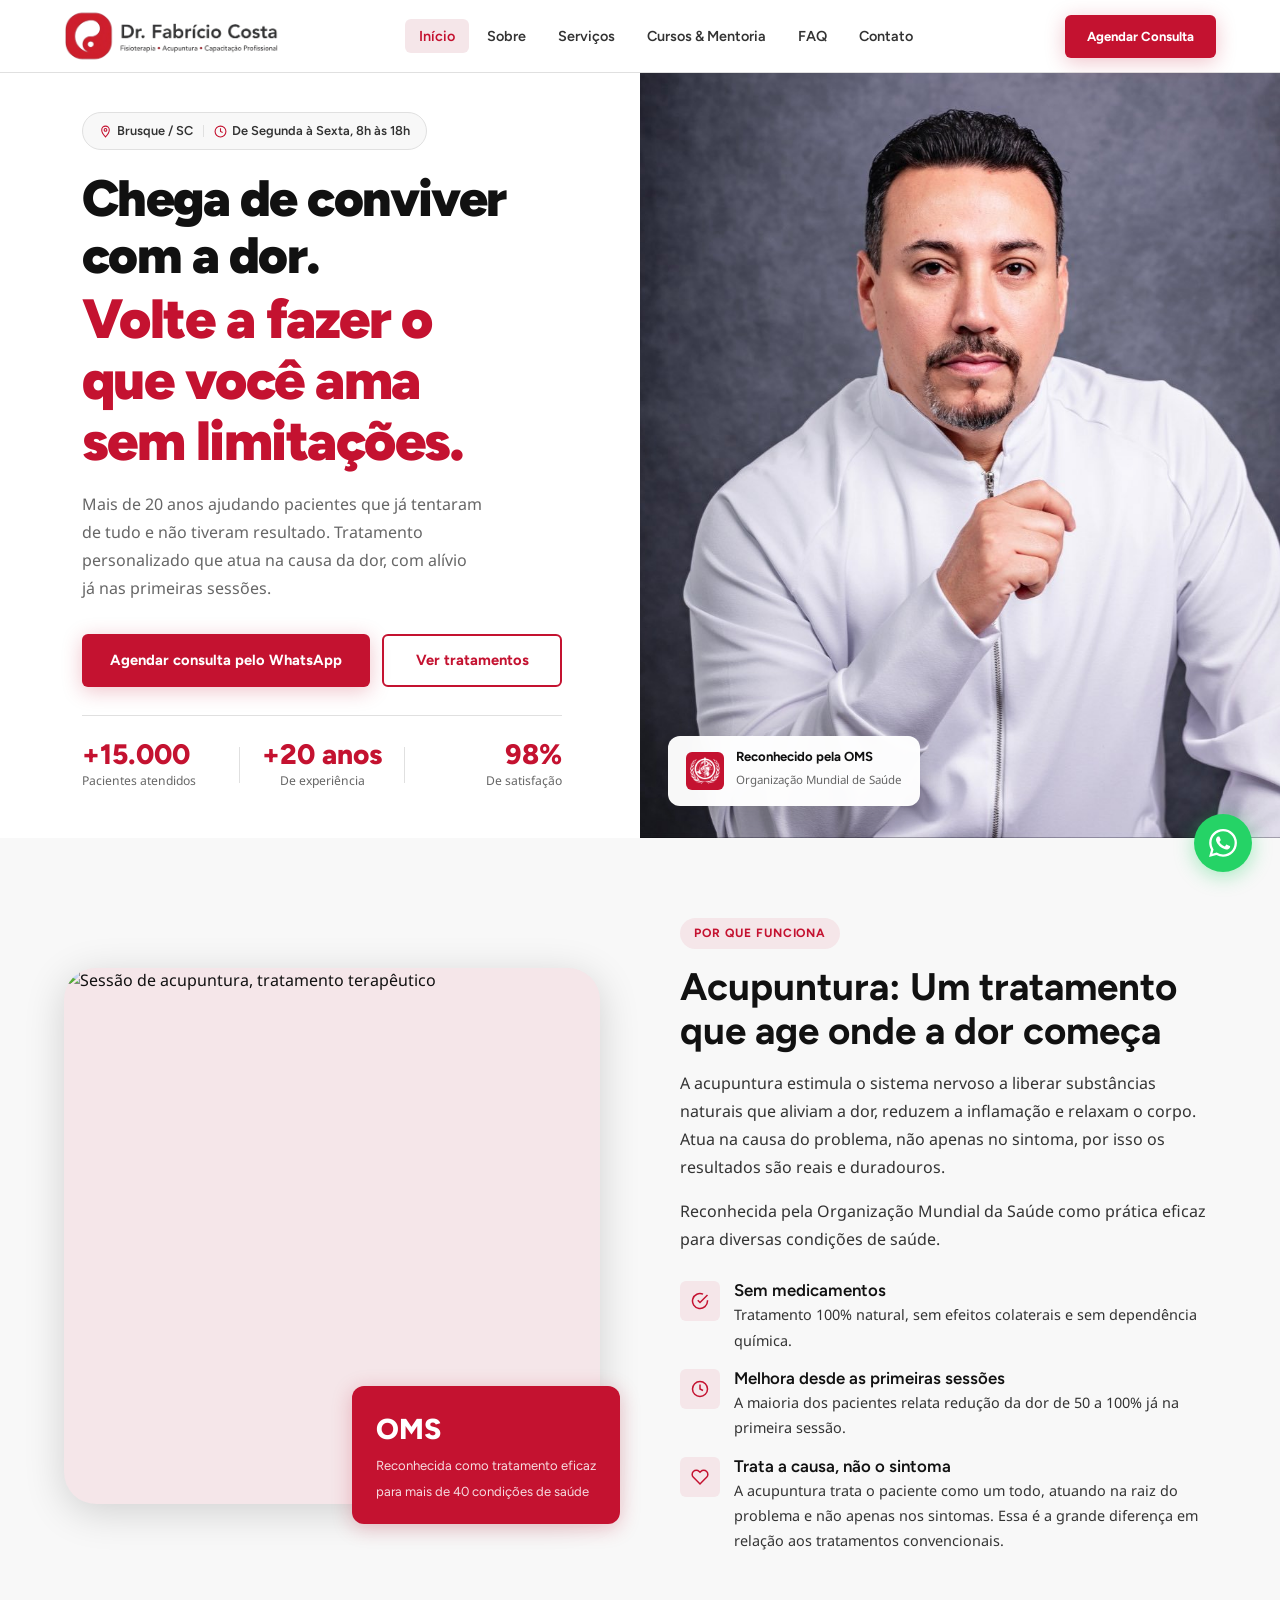
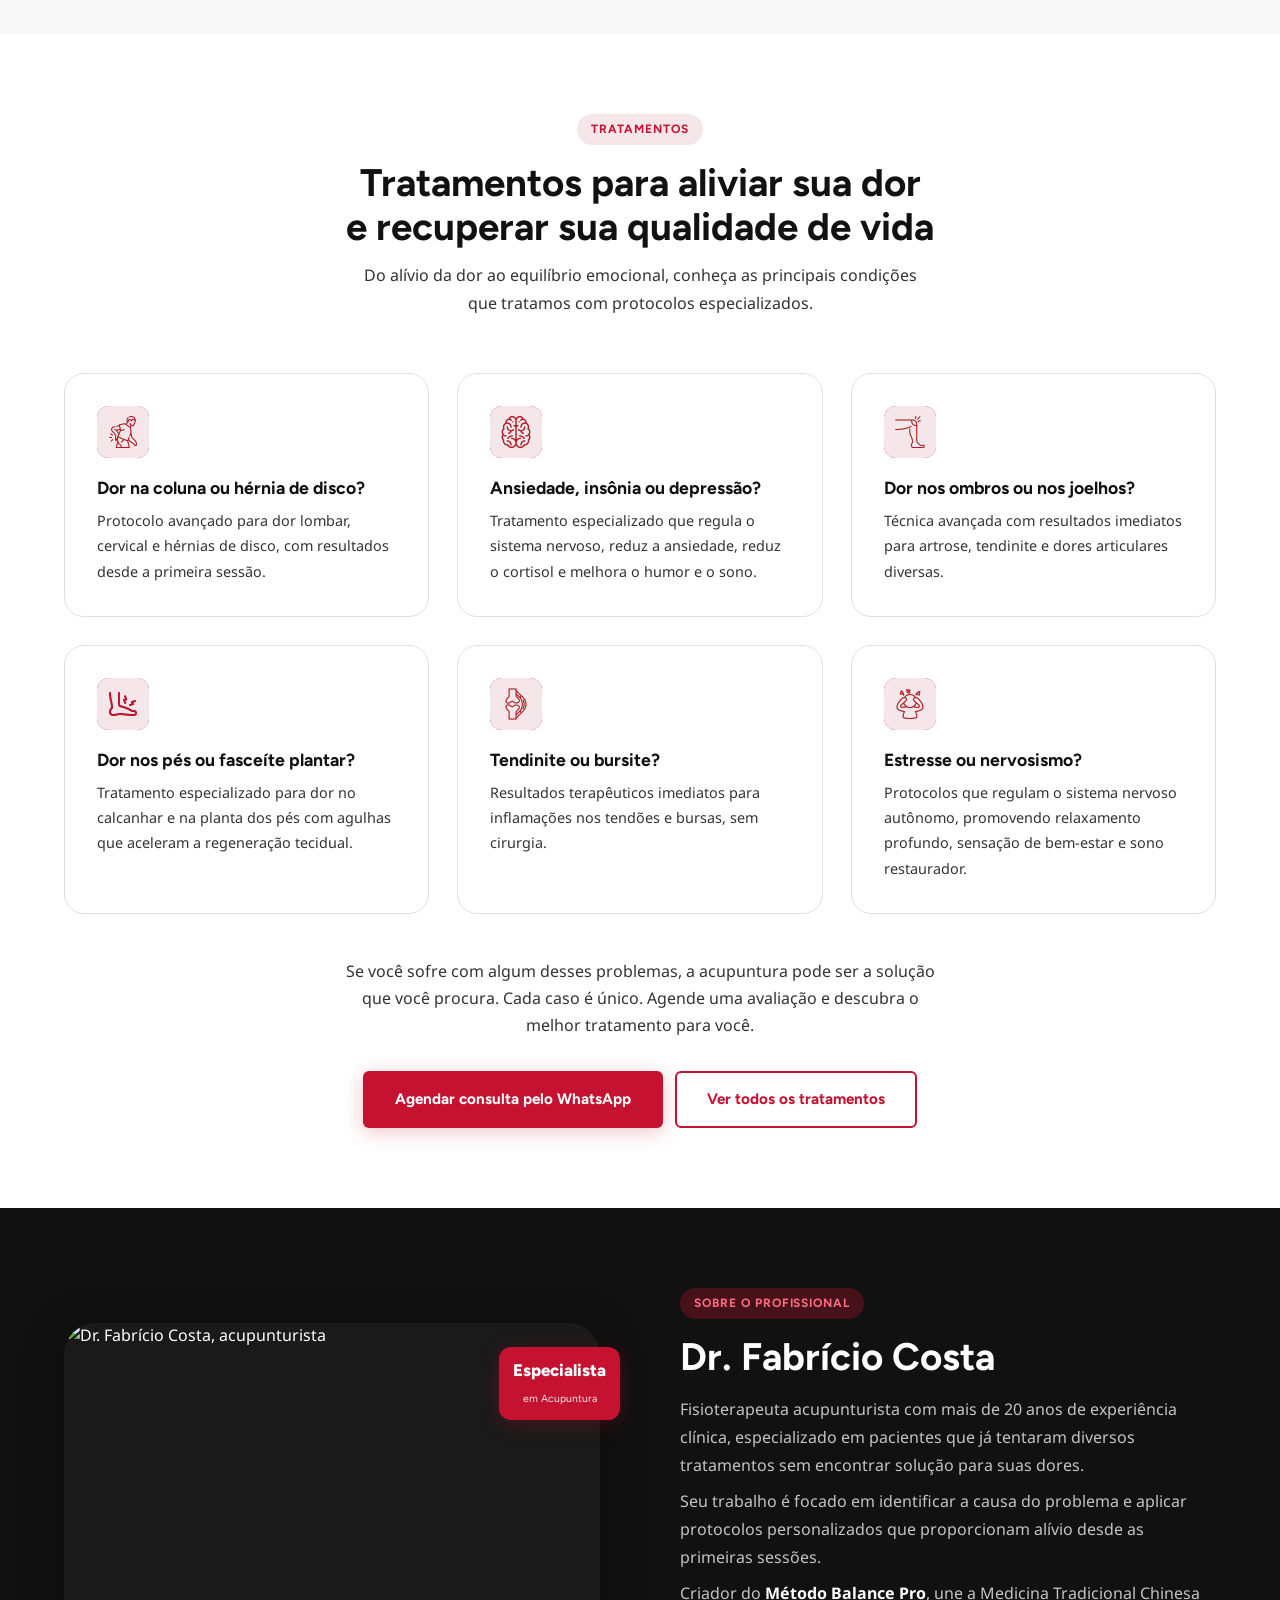
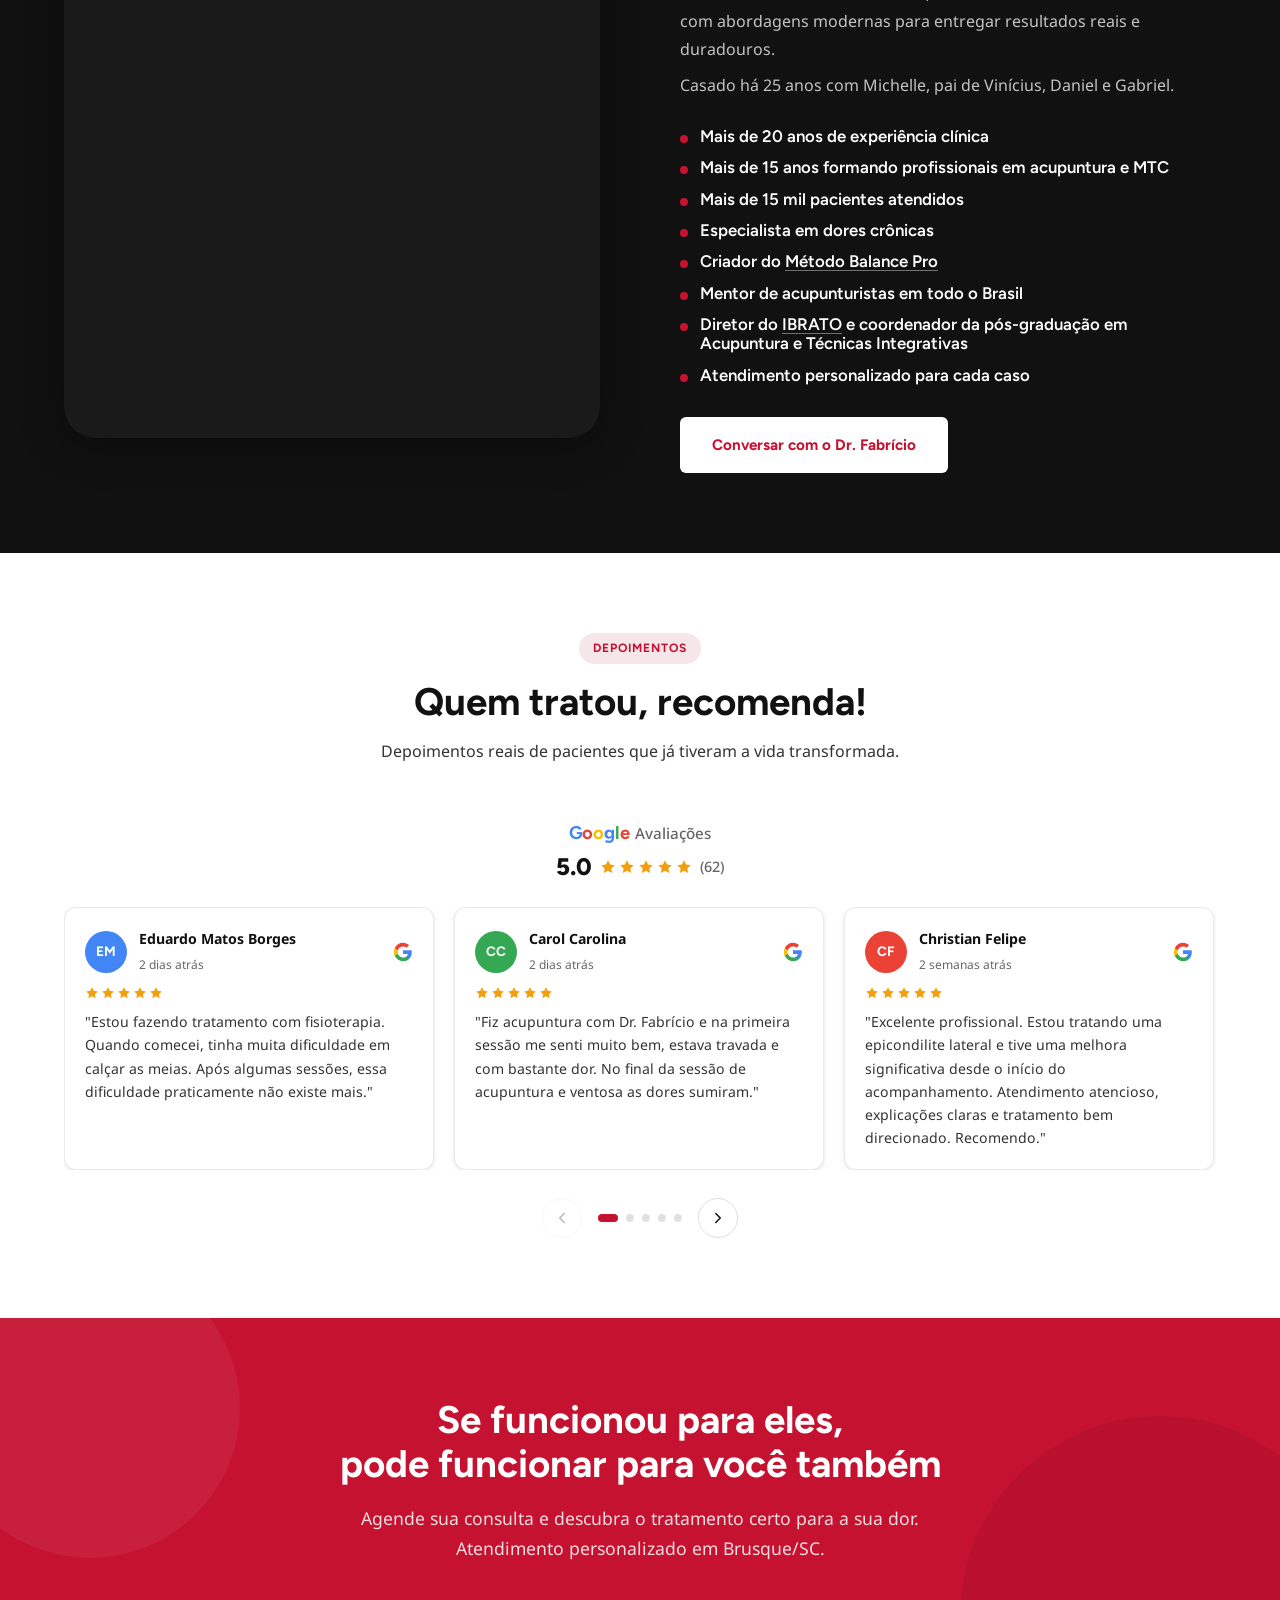
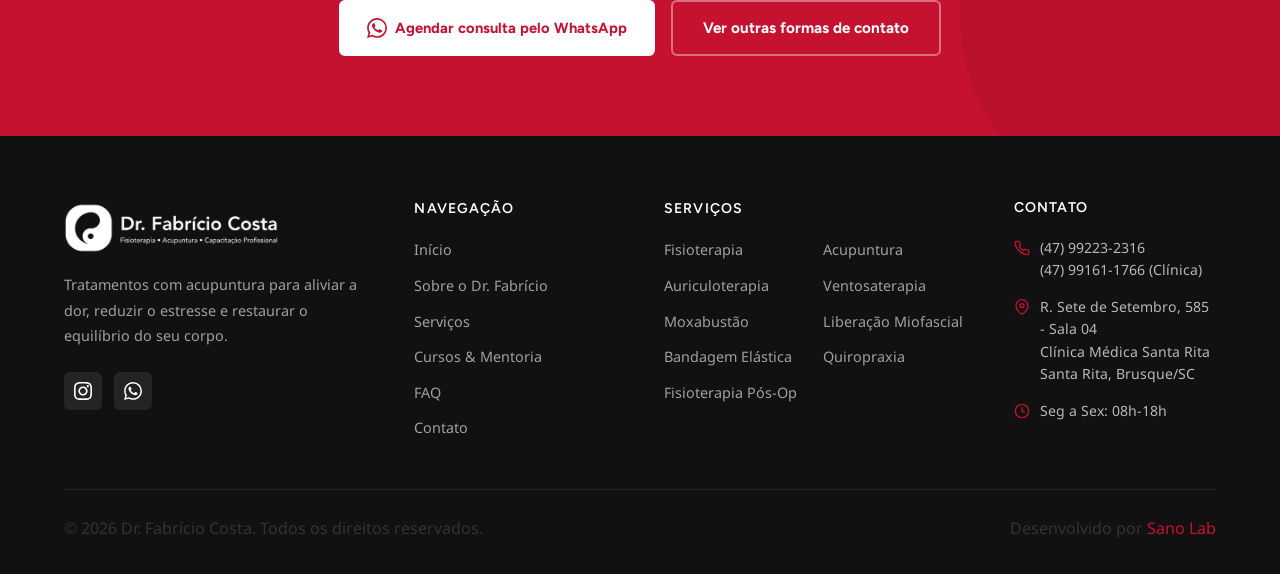
==== commit 9bc22b85: "Atualiza cursos, sobre, index e estilos - cursos.html: adiciona seção IBRATO, move Método Balance Pr" ====
--- a/index.html
+++ b/index.html
@@ -1,14 +1,64 @@
 ﻿<!DOCTYPE html>
 <html lang="pt-BR">
 <head>
+  <!-- DOMÍNIO: substituir "drfabricocosta.com.br" pelo domínio real quando definido -->
   <meta charset="UTF-8">
   <meta name="viewport" content="width=device-width, initial-scale=1.0">
-  <meta name="description" content="Dr. Fabrício Costa, Acupunturista em Brusque/SC. Tratamentos com acupuntura para dor, estresse, ansiedade e muito mais. Formação e mentoria profissional.">
-  <meta property="og:title" content="Dr. Fabrício Costa, Acupuntura em Brusque/SC">
-  <meta property="og:description" content="Transforme sua saúde com acupuntura. Atendimento clínico em Brusque/SC e formação profissional com o Método Balance Pro.">
+  <meta name="robots" content="index, follow">
+  <meta name="author" content="Dr. Fabrício Costa">
+  <meta name="theme-color" content="#C41230">
+  <meta name="description" content="Dr. Fabrício Costa, fisioterapeuta e acupunturista em Brusque/SC. Alivie dores, reduza estresse e restaure o equilíbrio. Agende sua consulta.">
+  <link rel="canonical" href="https://drfabricocosta.com.br/">
   <meta property="og:type" content="website">
-  <title>Dr. Fabrício Costa, Acupuntura em Brusque/SC</title>
+  <meta property="og:site_name" content="Dr. Fabrício Costa">
+  <meta property="og:locale" content="pt_BR">
+  <meta property="og:title" content="Dr. Fabrício Costa · Acupuntura e Fisioterapia em Brusque/SC">
+  <meta property="og:description" content="Fisioterapeuta e acupunturista em Brusque/SC. Tratamentos para dor, estresse e ansiedade. Formação com o Método Balance Pro.">
+  <meta property="og:url" content="https://drfabricocosta.com.br/">
+  <meta property="og:image" content="https://drfabricocosta.com.br/img/og-image.jpg">
+  <meta property="og:image:width" content="1200">
+  <meta property="og:image:height" content="630">
+  <meta property="og:image:alt" content="Dr. Fabrício Costa, Acupunturista em Brusque/SC">
+  <meta name="twitter:card" content="summary_large_image">
+  <meta name="twitter:title" content="Dr. Fabrício Costa · Acupuntura e Fisioterapia em Brusque/SC">
+  <meta name="twitter:description" content="Fisioterapeuta e acupunturista em Brusque/SC. Tratamentos para dor, estresse e ansiedade.">
+  <meta name="twitter:image" content="https://drfabricocosta.com.br/img/og-image.jpg">
+  <link rel="preconnect" href="https://fonts.googleapis.com">
+  <link rel="preconnect" href="https://fonts.gstatic.com" crossorigin>
+  <title>Dr. Fabrício Costa · Acupuntura e Fisioterapia em Brusque/SC</title>
+  <link rel="icon" href="img/favicon.png" type="image/png">
   <link rel="stylesheet" href="css/style.css">
+  <script type="application/ld+json">
+  {
+    "@context": "https://schema.org",
+    "@type": ["MedicalBusiness", "LocalBusiness"],
+    "name": "Dr. Fabrício Costa — Acupuntura",
+    "description": "Fisioterapeuta e acupunturista em Brusque/SC. Tratamentos para dor, estresse, ansiedade e muito mais. Formação com o Método Balance Pro.",
+    "url": "https://drfabricocosta.com.br/",
+    "telephone": "+5547992232316",
+    "sameAs": ["https://www.instagram.com/drfabriciocostaacupuntura/"],
+    "address": {
+      "@type": "PostalAddress",
+      "streetAddress": "R. Sete de Setembro, 585 - Sala 04",
+      "addressLocality": "Brusque",
+      "addressRegion": "SC",
+      "addressCountry": "BR"
+    },
+    "geo": {
+      "@type": "GeoCoordinates",
+      "latitude": -27.0973,
+      "longitude": -48.9166
+    },
+    "openingHoursSpecification": [{
+      "@type": "OpeningHoursSpecification",
+      "dayOfWeek": ["Monday","Tuesday","Wednesday","Thursday","Friday"],
+      "opens": "08:00",
+      "closes": "18:00"
+    }],
+    "medicalSpecialty": "Acupuncture",
+    "priceRange": "$$"
+  }
+  </script>
 </head>
 <body>
 
@@ -54,6 +104,10 @@
       <div class="hero-panel">
         <div class="hero-panel-content fade-in">
 
+          <div class="hero-mobile-photo" aria-hidden="true">
+            <img src="img/dr-fabricio.jpg" alt="">
+          </div>
+
           <div class="hero-info-badge">
             <span class="hero-info-badge-item">
               <svg viewBox="0 0 24 24" fill="none" stroke-width="2"><path d="M12 2C8.13 2 5 5.13 5 9c0 5.25 7 13 7 13s7-7.75 7-13c0-3.87-3.13-7-7-7z"/><circle cx="12" cy="9" r="2.5"/></svg>
@@ -72,7 +126,7 @@
           </h1>
 
           <p class="hero-desc">
-            Mais de 20 anos de experiência profissional. Tratamentos personalizados que atuam na causa da dor, proporcionando alívio já nas primeiras sessões.
+            Mais de 20 anos ajudando pacientes que já tentaram de tudo e não tiveram resultado. Tratamento personalizado que atua na causa da dor, com alívio já nas primeiras sessões.
           </p>
 
           <div class="hero-cta-group">
--- a/css/style.css
+++ b/css/style.css
@@ -387,6 +387,9 @@
   margin: 0 8px;
 }
 
+/* ── Hero mobile photo (hidden on desktop) ── */
+.hero-mobile-photo { display: none; }
+
 /* ── Hero visual ── */
 .hero-visual {
   position: relative;
@@ -529,9 +532,20 @@
   border-radius: var(--radius-md);
   display: flex; align-items: center; justify-content: center;
   margin-bottom: 20px;
+  position: relative;
+  isolation: isolate;
+  overflow: hidden;
 }
 .service-card-icon svg { width: 32px; height: 32px; stroke: var(--red); fill: none; }
-.service-card-icon img { width: 32px; height: 32px; object-fit: contain; filter: brightness(0) saturate(100%) invert(8%) sepia(90%) saturate(5000%) hue-rotate(340deg) brightness(90%) contrast(110%); }
+.service-card-icon img { width: 32px; height: 32px; object-fit: contain; mix-blend-mode: multiply; }
+.service-card-icon::after {
+  content: '';
+  position: absolute;
+  inset: 0;
+  background: var(--red);
+  mix-blend-mode: lighten;
+  pointer-events: none;
+}
 .service-card h3 { margin-bottom: 10px; font-size: 1.1rem; }
 .service-card p  { font-size: .9rem; margin: 0; }
 .services-cta-text { text-align: center; max-width: 600px; margin: 44px auto 0; font-size: 1rem; color: var(--gray-dark); line-height: 1.7; }
@@ -1021,7 +1035,7 @@
 .metodo-balance .tag { background: rgba(255,255,255,.2); color: var(--white); }
 .metodo-grid {
   display: grid;
-  grid-template-columns: repeat(3, 1fr);
+  grid-template-columns: repeat(2, 1fr);
   gap: 28px;
   margin-top: 48px;
 }
@@ -1048,6 +1062,99 @@
 .metodo-card-icon svg { width: 26px; height: 26px; stroke: var(--white); fill: none; }
 .metodo-card h4 { color: var(--white); margin-bottom: 8px; font-size: 1rem; }
 .metodo-card p  { color: rgba(255,255,255,.75); font-size: .88rem; margin: 0; }
+
+/* ── Mercado de Trabalho ── */
+.mercado-section { background: var(--dark); padding: 80px 0; }
+.mercado-section .tag { background: rgba(255,255,255,.12); color: rgba(255,255,255,.65); margin-bottom: 20px; display: inline-block; }
+.mercado-content { max-width: 760px; margin: 0 auto; }
+.mercado-content h2 { color: var(--white); margin-bottom: 32px; }
+.mercado-content p { color: rgba(255,255,255,.72); font-size: 1.05rem; line-height: 1.8; margin-bottom: 20px; }
+.mercado-callout { color: var(--white) !important; font-weight: 700; font-size: 1.1rem !important; border-left: 3px solid var(--red); padding-left: 20px; margin-top: 36px !important; margin-bottom: 0 !important; }
+
+.metodo-card--hero {
+  grid-column: 1 / -1;
+  background: var(--white);
+  border-color: transparent;
+  text-align: left;
+  display: flex;
+  align-items: center;
+  gap: 28px;
+}
+.metodo-card--hero .metodo-card-icon {
+  background: var(--red);
+  width: 72px;
+  height: 72px;
+  flex-shrink: 0;
+  margin: 0;
+}
+.metodo-card--hero .metodo-card-icon svg { width: 32px; height: 32px; }
+.metodo-card--hero h4 { color: var(--red); font-size: 1.25rem; margin-bottom: 10px; }
+.metodo-card--hero p  { color: var(--gray-dark); font-size: 1rem; line-height: 1.65; margin: 0; }
+.metodo-card--hero:hover { background: var(--white); }
+
+/* ── Variante light para metodo-grid em fundo branco ── */
+.metodo-grid--light .metodo-card {
+  background: var(--off-white);
+  border-color: var(--border);
+}
+.metodo-grid--light .metodo-card:hover { background: var(--gray-light); }
+.metodo-grid--light .metodo-card-icon {
+  background: var(--red-light);
+}
+.metodo-grid--light .metodo-card-icon svg { stroke: var(--red); }
+.metodo-grid--light .metodo-card h4 { color: var(--dark); }
+.metodo-grid--light .metodo-card p  { color: var(--gray); }
+.metodo-grid--light .metodo-card--hero { background: var(--white); border-color: var(--border); }
+.metodo-grid--light .metodo-card--hero .metodo-card-icon { background: var(--red); }
+.metodo-grid--light .metodo-card--hero .metodo-card-icon svg { stroke: var(--white); }
+
+.metodo-aprender {
+  margin-top: 48px;
+  background: rgba(255,255,255,.08);
+  border: 1px solid rgba(255,255,255,.18);
+  border-radius: var(--radius-lg);
+  padding: 36px 40px;
+}
+.metodo-aprender-title {
+  color: var(--white);
+  font-family: var(--ff-head);
+  font-size: 1.15rem;
+  font-weight: 700;
+  letter-spacing: .04em;
+  text-transform: uppercase;
+  margin-bottom: 24px;
+}
+.metodo-aprender-list {
+  list-style: none;
+  padding: 0; margin: 0;
+  display: grid;
+  grid-template-columns: repeat(2, 1fr);
+  gap: 14px 32px;
+}
+.metodo-aprender-list li {
+  color: rgba(255,255,255,.9);
+  font-size: .95rem;
+  line-height: 1.5;
+  padding-left: 28px;
+  position: relative;
+}
+.metodo-aprender-list li::before {
+  content: '';
+  position: absolute;
+  left: 0; top: 3px;
+  transform: none;
+  width: 18px; height: 18px;
+  background: var(--red-dark);
+  border-radius: 50%;
+  background-image: url("data:image/svg+xml,%3Csvg viewBox='0 0 24 24' fill='none' stroke='%23ffffff' stroke-width='2.5' xmlns='http://www.w3.org/2000/svg'%3E%3Cpolyline points='20 6 9 17 4 12'/%3E%3C/svg%3E");
+  background-size: 11px;
+  background-repeat: no-repeat;
+  background-position: center;
+}
+@media (max-width: 640px) {
+  .metodo-aprender { padding: 28px 20px; }
+  .metodo-aprender-list { grid-template-columns: 1fr; }
+}
 
 /* ── Serviços page — lista detalhada ── */
 .service-detail {
@@ -1083,8 +1190,8 @@
 .contact-grid {
   display: grid;
   grid-template-columns: 1.2fr 1fr;
-  gap: 64px;
-  align-items: start;
+  gap: 40px;
+  align-items: stretch;
 }
 .contact-form-wrap {
   background: var(--white);
@@ -1092,7 +1199,14 @@
   border-radius: var(--radius-xl);
   padding: 40px;
   box-shadow: var(--shadow-sm);
-}
+  display: flex;
+  flex-direction: column;
+  height: 100%;
+  box-sizing: border-box;
+}
+.contact-form-wrap .contact-form { display: flex; flex-direction: column; flex: 1; }
+.contact-form-wrap .contact-form .form-group:last-of-type { flex: 1; display: flex; flex-direction: column; }
+.contact-form-wrap .contact-form .form-group:last-of-type textarea { flex: 1; min-height: 120px; }
 .contact-form-wrap h3 { margin-bottom: 28px; }
 .form-group { margin-bottom: 20px; }
 .form-group label {
@@ -1143,16 +1257,17 @@
 .contact-info-item h4 { margin-bottom: 4px; }
 .contact-info-item p  { font-size: .88rem; margin: 0; }
 .contact-info-item a  { color: var(--red); font-weight: 600; }
+.contact-map-full { margin-top: 40px; }
 .contact-map {
   border-radius: var(--radius-lg);
   overflow: hidden;
-  height: 300px;
+  height: 320px;
   border: 1px solid var(--border);
   margin-top: 8px;
 }
 .contact-map iframe { width: 100%; height: 100%; border: none; }
-.hours-grid { display: grid; grid-template-columns: 1fr 1fr; gap: 8px 24px; margin-top: 4px; }
-.hours-item  { display: flex; justify-content: space-between; font-size: .88rem; }
+.hours-list  { display: flex; flex-direction: column; gap: 8px; margin-top: 6px; }
+.hours-item  { display: flex; justify-content: space-between; gap: 24px; font-size: .88rem; }
 .hours-item  .day { color: var(--gray-dark); }
 .hours-item  .time { font-weight: 600; }
 
@@ -1169,6 +1284,8 @@
   border-radius: var(--radius-xl);
   overflow: hidden;
   transition: var(--transition);
+  display: flex;
+  flex-direction: column;
 }
 .course-card-featured:hover {
   box-shadow: var(--shadow-lg);
@@ -1197,12 +1314,25 @@
 }
 .course-card-featured-top h2 { color: var(--white); margin-bottom: 8px; }
 .course-card-featured-top p  { color: rgba(255,255,255,.7); }
-.course-card-featured-body { padding: 32px; }
+.course-card-featured-body { padding: 32px; display: flex; flex-direction: column; flex: 1; }
+.course-card-featured-body .course-modules { flex: 1; }
 .course-card-featured-price {
-  display: flex; align-items: baseline; gap: 12px; margin-bottom: 24px;
-}
-.course-card-featured-price del { color: var(--gray); font-size: .95rem; }
-.course-card-featured-price strong { font-family: var(--ff-head); font-size: 2rem; font-weight: 800; color: var(--red); }
+  display: flex; flex-direction: column; gap: 4px; margin-bottom: 24px;
+}
+.promo-banner {
+  display: flex; align-items: center; gap: 8px; flex-wrap: wrap;
+  background: #fff8ee; border: 1px solid #f5a623; border-radius: 6px;
+  padding: 8px 12px; margin-bottom: 16px;
+}
+.promo-banner-label { font-size: .78rem; font-weight: 600; color: #7a4800; }
+.promo-countdown { font-family: monospace; font-size: .9rem; font-weight: 800; color: #c84b00; letter-spacing: .04em; }
+.price-from { font-size: .78rem; color: var(--gray); text-transform: uppercase; letter-spacing: .06em; margin: 0; }
+.price-hero { display: flex; align-items: baseline; gap: 6px; line-height: 1; }
+.price-installments { font-family: var(--ff-head); font-size: 1.3rem; font-weight: 700; color: var(--red); }
+.price-hero strong { font-family: var(--ff-head); font-size: 2.6rem; font-weight: 900; color: var(--red); }
+.price-daily { font-size: .82rem; color: var(--gray-dark); margin: 2px 0 0; }
+.price-daily strong { font-weight: 700; color: var(--gray-dark); }
+.price-alt { font-size: .82rem; color: var(--gray); margin: 0; }
 .course-modules { display: flex; flex-direction: column; gap: 12px; margin-bottom: 28px; }
 .course-module {
   display: flex; gap: 10px; align-items: center;
@@ -1340,6 +1470,22 @@
   }
   .hero-visual { display: none; }
   .hero-visual::after { display: none; }
+  .hero-mobile-photo {
+    display: block;
+    width: clamp(180px, 72vw, 300px);
+    height: clamp(180px, 72vw, 300px);
+    margin: 0 auto 24px;
+    border-radius: 12px;
+    overflow: hidden;
+    flex-shrink: 0;
+  }
+  .hero-mobile-photo img {
+    width: 100%;
+    height: 100%;
+    object-fit: cover;
+    object-position: top center;
+    display: block;
+  }
   .hero-panel {
     background: var(--white);
     padding: 40px 24px 56px;
@@ -1401,6 +1547,8 @@
   .footer-bottom { flex-direction: column; text-align: center; }
 
   .metodo-grid { grid-template-columns: 1fr; }
+  .metodo-card--hero { flex-direction: column; align-items: flex-start; }
+  .metodo-card--hero .metodo-card-icon { margin: 0 0 8px; }
   .form-grid-2 { grid-template-columns: 1fr; }
 
 
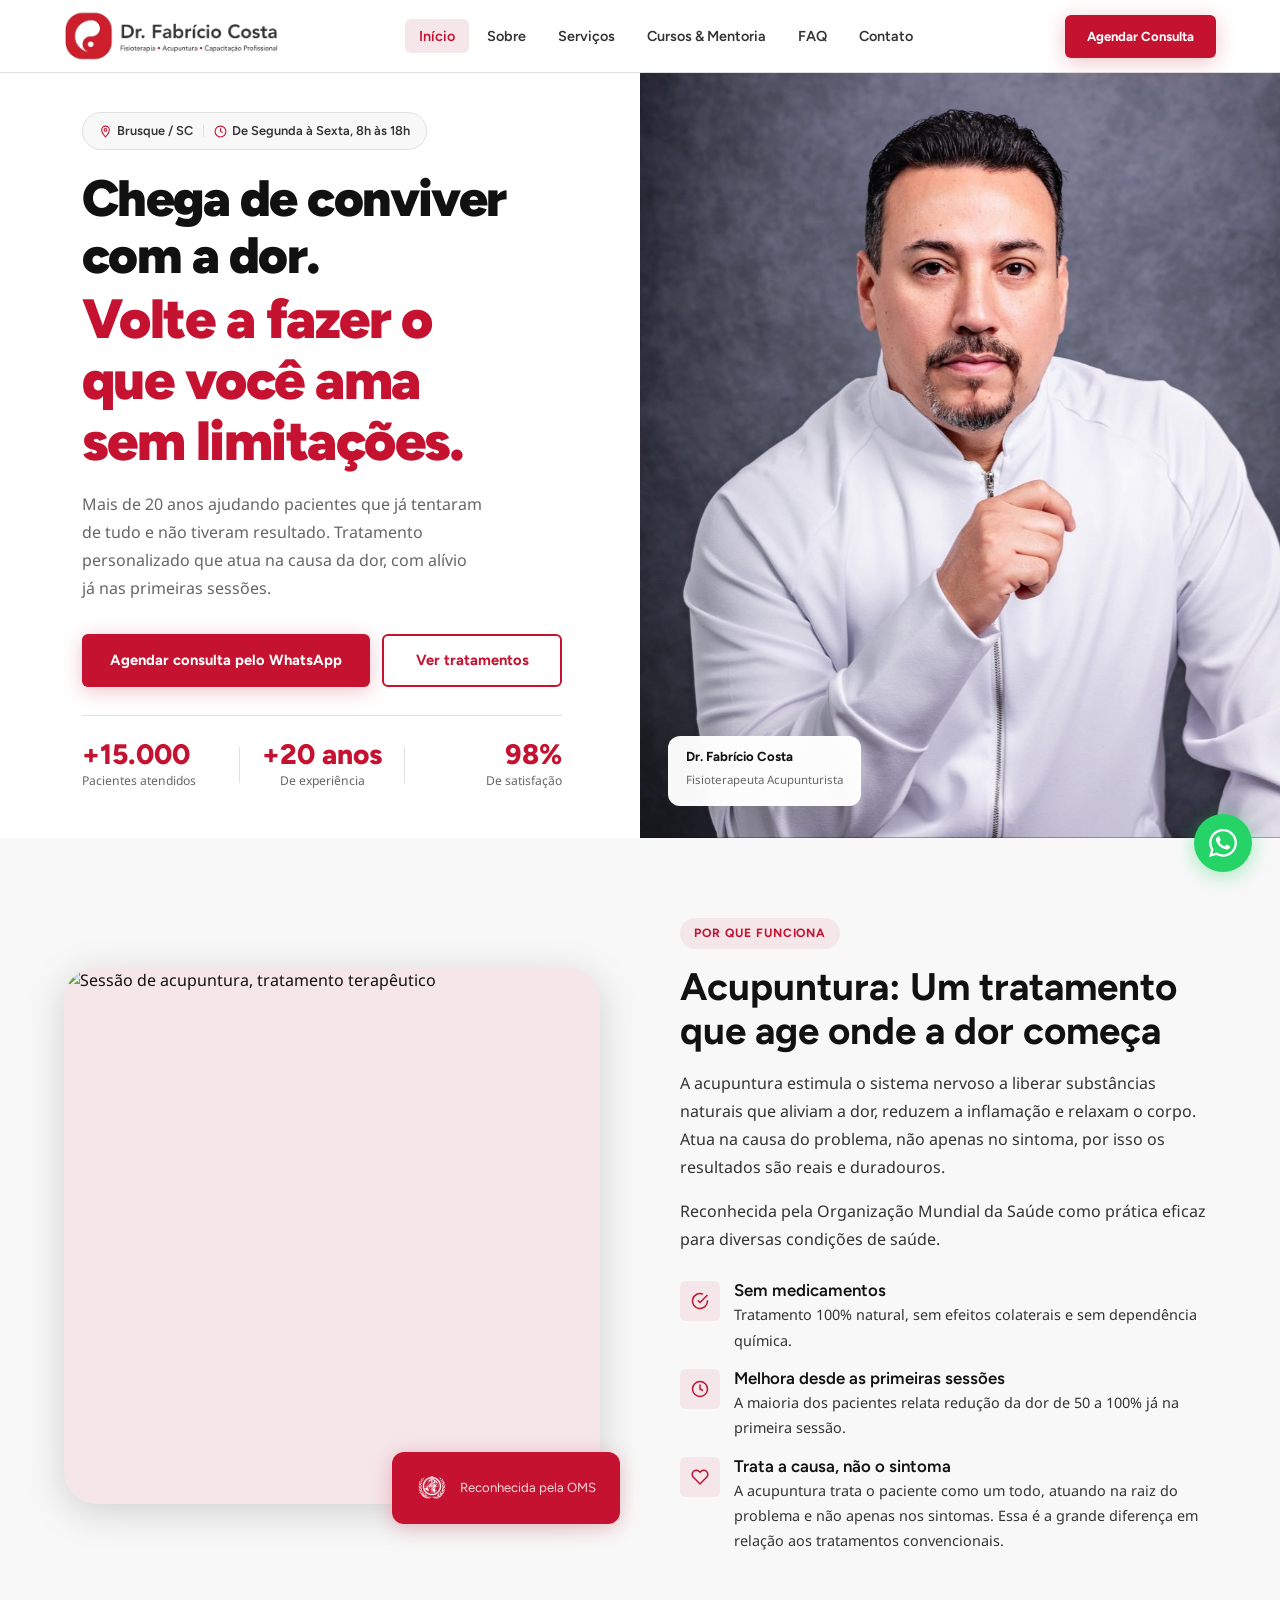
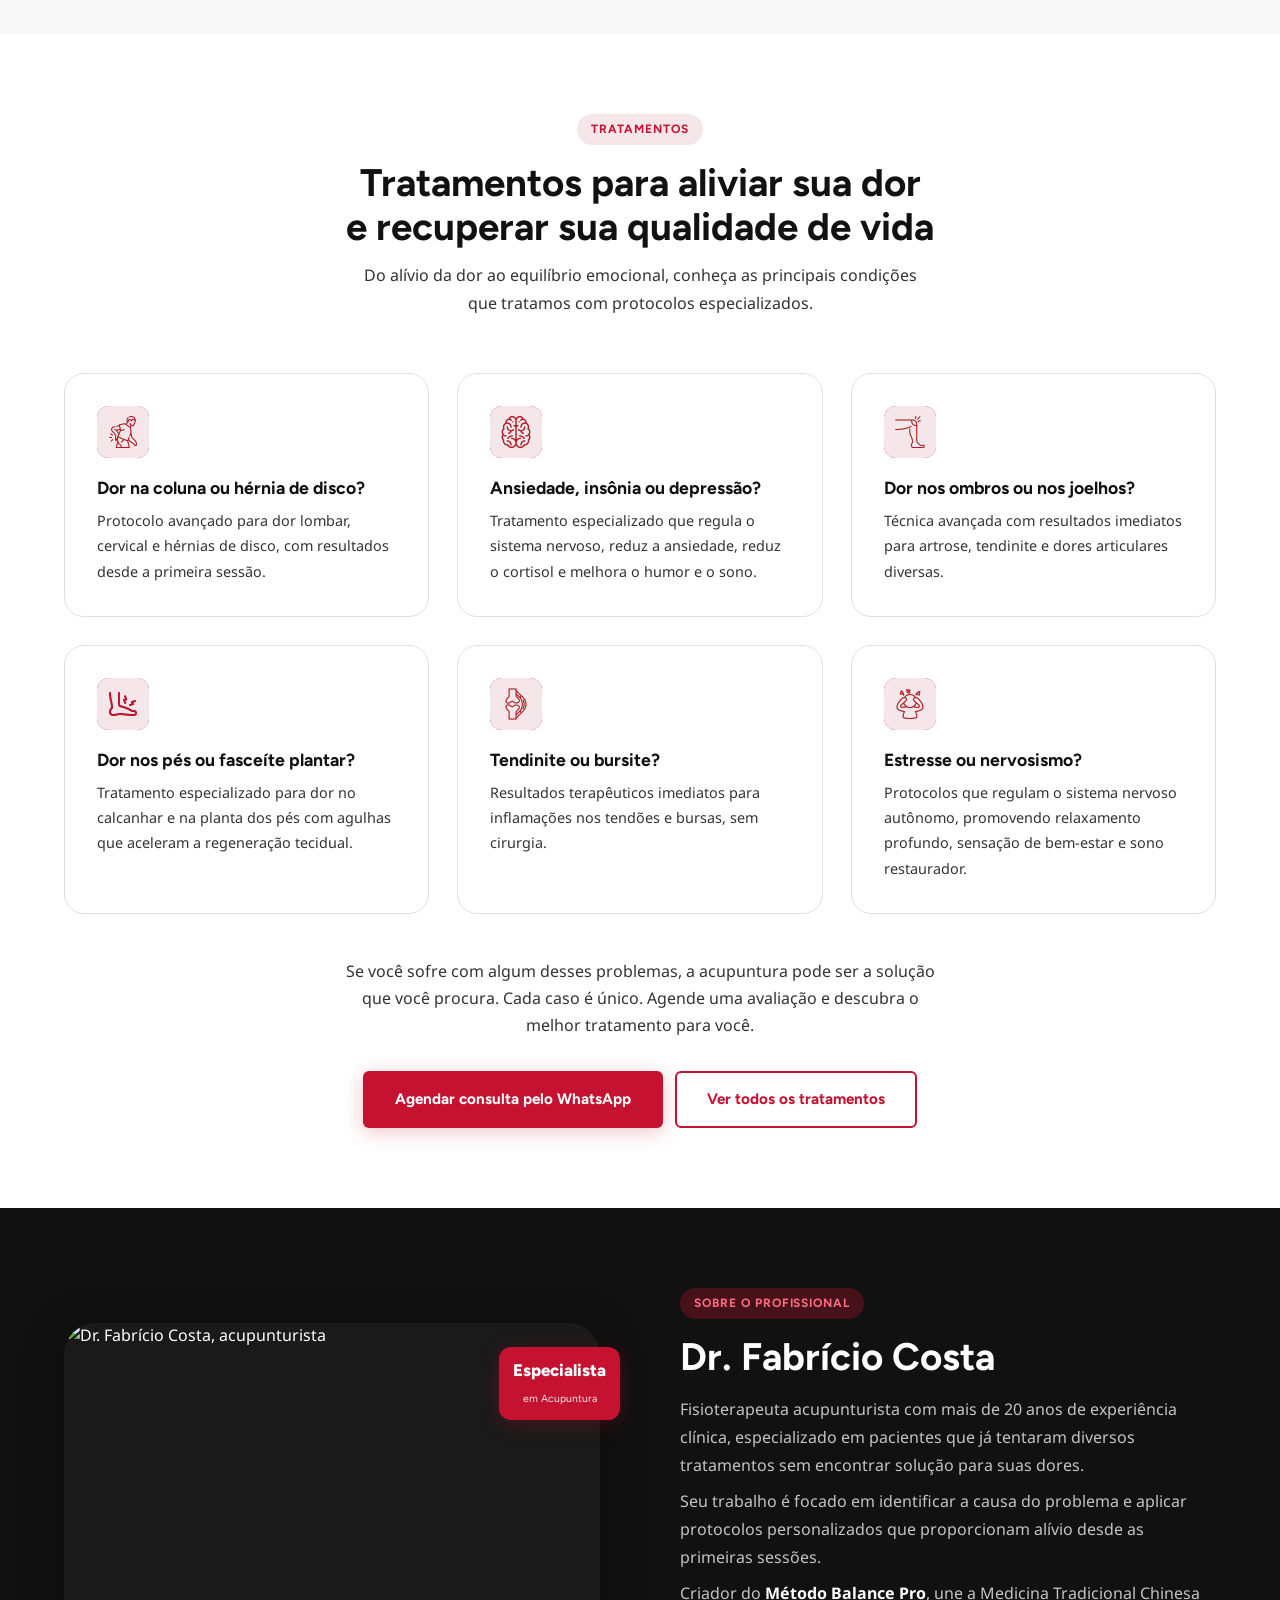
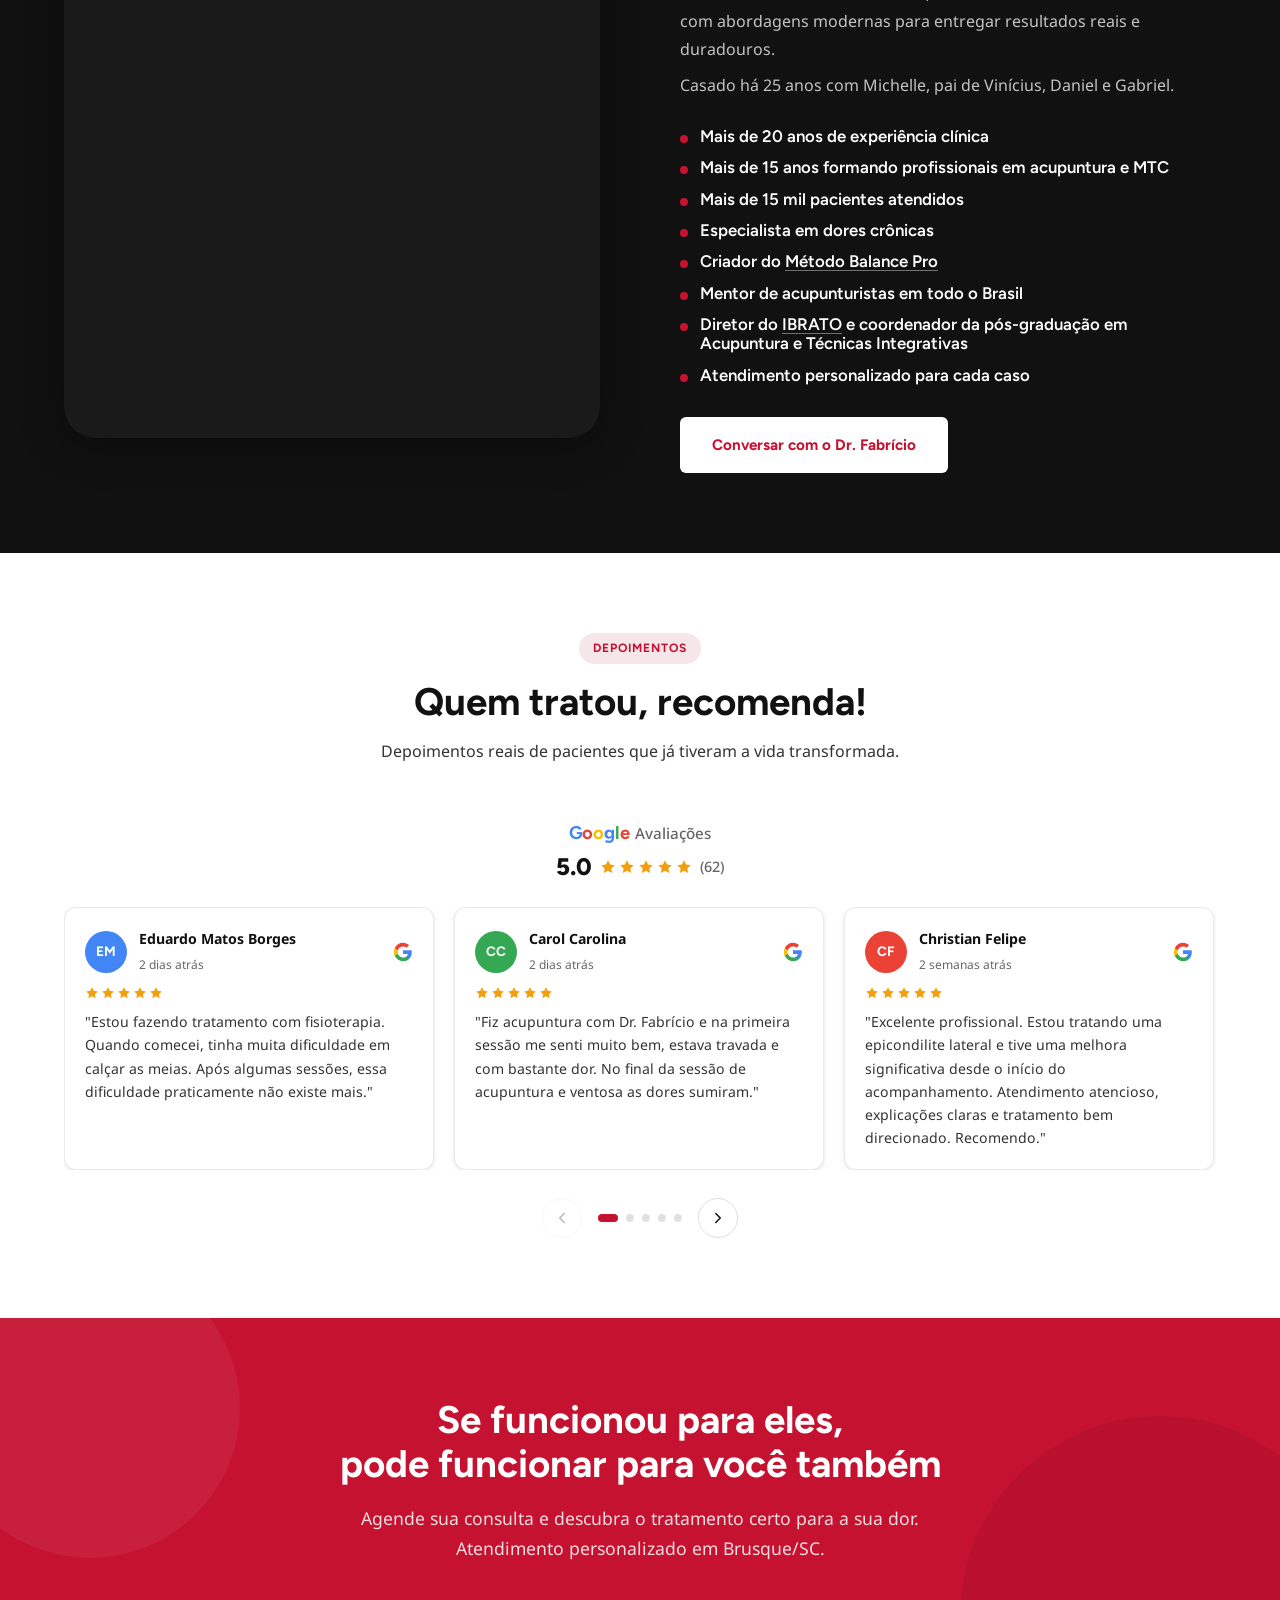
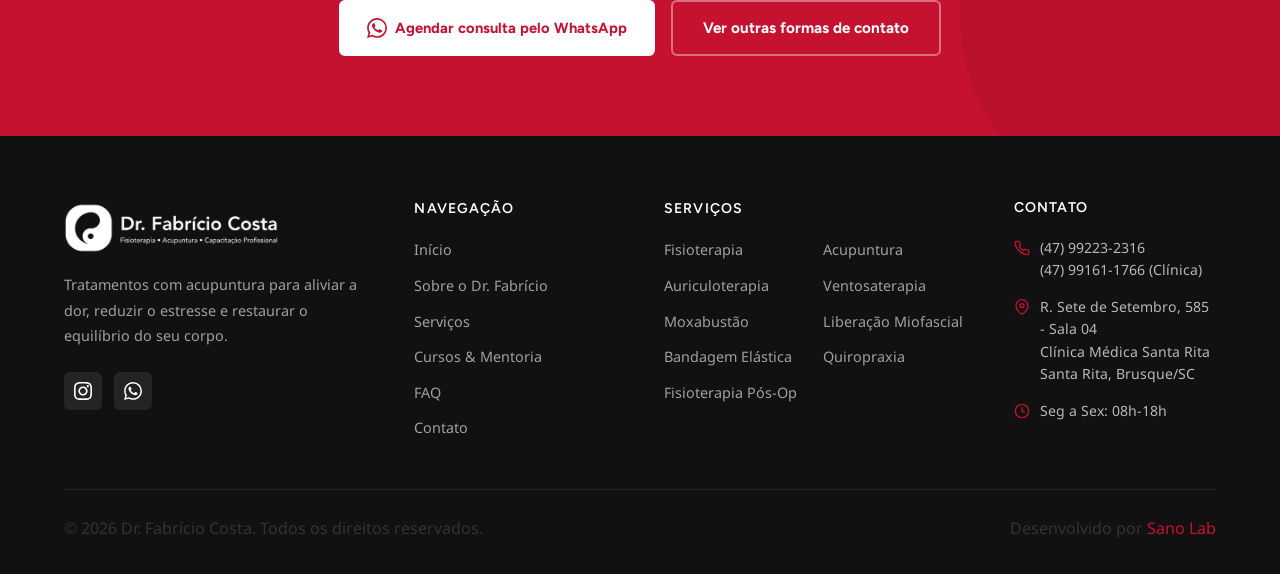
==== commit 33672289: "Atualiza hero e card OMS na página inicial - Hero badge: remove logo OMS, exibe nome e especialidade" ====
--- a/index.html
+++ b/index.html
@@ -161,12 +161,9 @@
       <div class="hero-visual">
         <img src="img/dr-fabricio.jpg" alt="Dr. Fabrício Costa, acupunturista em Brusque/SC" loading="eager">
         <div class="hero-visual-badge" aria-hidden="true">
-          <div class="hero-visual-badge-icon">
-            <img src="img/oms-logo.png" alt="">
-          </div>
           <div>
-            <strong>Reconhecido pela OMS</strong>
-            <span>Organização Mundial de Saúde</span>
+            <strong>Dr. Fabrício Costa</strong>
+            <span>Fisioterapeuta Acupunturista</span>
           </div>
         </div>
       </div>
@@ -181,9 +178,9 @@
             <div class="about-acu-img-wrap">
               <img src="https://images.pexels.com/photos/4353249/pexels-photo-4353249.jpeg?auto=compress&cs=tinysrgb&w=800" alt="Sessão de acupuntura, tratamento terapêutico" loading="lazy" style="width:100%;height:100%;object-fit:cover;">
             </div>
-            <div class="about-acu-card">
-              <strong>OMS</strong>
-              <span>Reconhecida como tratamento eficaz<br>para mais de 40 condições de saúde</span>
+            <div class="about-acu-card" style="display:flex;align-items:center;gap:12px;">
+              <img src="img/oms-logo.png" alt="OMS" style="height:32px;width:auto;flex-shrink:0;filter:brightness(0) invert(1);">
+              <span>Reconhecida pela OMS</span>
             </div>
           </div>
 
--- a/css/style.css
+++ b/css/style.css
@@ -1092,6 +1092,18 @@
 .metodo-card--hero p  { color: var(--gray-dark); font-size: 1rem; line-height: 1.65; margin: 0; }
 .metodo-card--hero:hover { background: var(--white); }
 
+/* ── Card branco de destaque dentro de seção escura ── */
+.metodo-card--white {
+  background: var(--white);
+  border-color: transparent;
+  backdrop-filter: none;
+}
+.metodo-card--white .metodo-card-icon { background: var(--red); }
+.metodo-card--white .metodo-card-icon svg { stroke: var(--white); }
+.metodo-card--white h4 { color: var(--red); }
+.metodo-card--white p  { color: var(--gray-dark); }
+.metodo-card--white:hover { background: var(--off-white); }
+
 /* ── Variante light para metodo-grid em fundo branco ── */
 .metodo-grid--light .metodo-card {
   background: var(--off-white);
@@ -1107,6 +1119,218 @@
 .metodo-grid--light .metodo-card--hero { background: var(--white); border-color: var(--border); }
 .metodo-grid--light .metodo-card--hero .metodo-card-icon { background: var(--red); }
 .metodo-grid--light .metodo-card--hero .metodo-card-icon svg { stroke: var(--white); }
+.metodo-grid--light .metodo-card--hero h4 { color: var(--red); }
+.metodo-grid--light .metodo-card--hero p  { color: var(--gray-dark); }
+
+.metodo-check-list {
+  list-style: none;
+  margin: 0;
+  padding: 0;
+  text-align: left;
+  display: flex;
+  flex-direction: column;
+  gap: 8px;
+}
+.metodo-check-list li {
+  font-size: .88rem;
+  color: var(--gray);
+  padding-left: 22px;
+  position: relative;
+  line-height: 1.5;
+}
+.metodo-check-list li::before {
+  content: '✔';
+  position: absolute;
+  left: 0;
+  color: var(--red);
+  font-size: .8rem;
+}
+
+/* ── Competências IBRATO (fundo claro) ── */
+.ibrato-competencias {
+  background: var(--off-white);
+  border-color: var(--border);
+}
+.ibrato-competencias .metodo-aprender-title {
+  color: var(--dark);
+}
+.ibrato-comp-list {
+  list-style: none;
+  padding: 0; margin: 0;
+  display: flex;
+  flex-direction: column;
+  gap: 14px;
+}
+.ibrato-comp-list li {
+  color: var(--gray-dark);
+  font-size: .95rem;
+  line-height: 1.6;
+  padding-left: 28px;
+  position: relative;
+}
+.ibrato-comp-list li::before {
+  content: '';
+  position: absolute;
+  left: 0; top: 3px;
+  width: 18px; height: 18px;
+  background: var(--red);
+  border-radius: 50%;
+  background-image: url("data:image/svg+xml,%3Csvg viewBox='0 0 24 24' fill='none' stroke='%23ffffff' stroke-width='2.5' xmlns='http://www.w3.org/2000/svg'%3E%3Cpolyline points='20 6 9 17 4 12'/%3E%3C/svg%3E");
+  background-repeat: no-repeat;
+  background-size: 11px 11px;
+  background-position: center;
+}
+.ibrato-comp-list strong {
+  color: var(--dark);
+}
+
+.ibrato-competencias .metodo-aprender-list {
+  grid-template-columns: 1fr;
+}
+.ibrato-competencias .metodo-aprender-list li {
+  color: var(--gray-dark);
+}
+.ibrato-competencias .metodo-aprender-list li::before {
+  background: var(--red);
+}
+
+/* ── Seção Curso de Acupuntura ── */
+.curso-subtitle {
+  font-size: 1.05rem;
+  font-weight: 600;
+  color: var(--red);
+  letter-spacing: .02em;
+  margin-top: -4px;
+}
+
+.curso-stats-bar {
+  display: grid;
+  grid-template-columns: repeat(4, 1fr);
+  margin-top: 48px;
+  background: var(--white);
+  border: 1px solid var(--border);
+  border-radius: var(--radius-lg);
+  overflow: hidden;
+}
+.curso-stat {
+  padding: 28px 16px;
+  text-align: center;
+  border-right: 1px solid var(--border);
+}
+.curso-stat:last-child { border-right: none; }
+.curso-stat-value {
+  display: block;
+  font-family: var(--ff-head);
+  font-size: 1.9rem;
+  font-weight: 800;
+  color: var(--red);
+  line-height: 1;
+}
+.curso-stat-label {
+  display: block;
+  font-size: .72rem;
+  text-transform: uppercase;
+  letter-spacing: .07em;
+  color: var(--gray);
+  margin-top: 6px;
+}
+
+.curso-main {
+  display: grid;
+  grid-template-columns: 1fr 1fr;
+  gap: 24px;
+  margin-top: 24px;
+  align-items: start;
+}
+.curso-block-title {
+  font-family: var(--ff-head);
+  font-size: .8rem;
+  font-weight: 700;
+  color: var(--dark);
+  text-transform: uppercase;
+  letter-spacing: .08em;
+  margin-bottom: 20px;
+}
+
+.curso-curriculum-wrap {
+  background: var(--white);
+  border: 1px solid var(--border);
+  border-radius: var(--radius-lg);
+  padding: 32px;
+}
+.curso-curriculum-list {
+  list-style: none;
+  padding: 0; margin: 0;
+  display: flex;
+  flex-direction: column;
+  gap: 12px;
+}
+.curso-curriculum-list li {
+  font-size: .9rem;
+  color: var(--gray-dark);
+  padding-left: 26px;
+  position: relative;
+  line-height: 1.5;
+}
+.curso-curriculum-list li::before {
+  content: '';
+  position: absolute;
+  left: 0; top: 3px;
+  width: 16px; height: 16px;
+  border-radius: 50%;
+  background: var(--red);
+  background-image: url("data:image/svg+xml,%3Csvg viewBox='0 0 24 24' fill='none' stroke='%23ffffff' stroke-width='2.5' xmlns='http://www.w3.org/2000/svg'%3E%3Cpolyline points='20 6 9 17 4 12'/%3E%3C/svg%3E");
+  background-repeat: no-repeat;
+  background-size: 10px;
+  background-position: center;
+}
+
+.curso-info-sidebar {
+  background: var(--white);
+  border: 1px solid var(--border);
+  border-radius: var(--radius-lg);
+  overflow: hidden;
+}
+.curso-info-dl { margin: 0; }
+.curso-info-row {
+  padding: 18px 28px;
+  border-bottom: 1px solid var(--border);
+}
+.curso-info-row:last-child { border-bottom: none; }
+.curso-info-row dt {
+  font-size: .7rem;
+  text-transform: uppercase;
+  letter-spacing: .09em;
+  color: var(--red);
+  font-weight: 700;
+  margin-bottom: 4px;
+}
+.curso-info-row dd {
+  font-size: .88rem;
+  color: var(--gray-dark);
+  line-height: 1.6;
+  margin: 0;
+}
+.curso-info-row--bonus {
+  background: var(--red-light);
+}
+.curso-info-row--bonus dt { color: var(--red-dark, var(--red)); }
+.curso-info-row--bonus dd { color: var(--dark); font-weight: 500; }
+
+.curso-resultado {
+  margin-top: 24px;
+  background: var(--red);
+  border-radius: var(--radius-lg);
+  padding: 22px 32px;
+  text-align: center;
+}
+.curso-resultado p {
+  color: var(--white);
+  font-size: .95rem;
+  margin: 0;
+  line-height: 1.6;
+}
+.curso-resultado strong { font-weight: 700; }
 
 .metodo-aprender {
   margin-top: 48px;
@@ -1127,9 +1351,8 @@
 .metodo-aprender-list {
   list-style: none;
   padding: 0; margin: 0;
-  display: grid;
-  grid-template-columns: repeat(2, 1fr);
-  gap: 14px 32px;
+  columns: 2;
+  column-gap: 32px;
 }
 .metodo-aprender-list li {
   color: rgba(255,255,255,.9);
@@ -1137,7 +1360,10 @@
   line-height: 1.5;
   padding-left: 28px;
   position: relative;
-}
+  break-inside: avoid;
+  margin-bottom: 14px;
+}
+.metodo-aprender-list li:last-child { margin-bottom: 0; }
 .metodo-aprender-list li::before {
   content: '';
   position: absolute;
@@ -1427,6 +1653,11 @@
   .about-bio-sticky { position: static; }
   .about-bio-img { max-width: 440px; margin: 0 auto; }
   .courses-hero-cards { grid-template-columns: 1fr; }
+}
+
+@media (max-width: 768px) {
+  .curso-stats-bar { grid-template-columns: repeat(2, 1fr); }
+  .curso-main { grid-template-columns: 1fr; }
 }
 
 @media (max-width: 768px) {
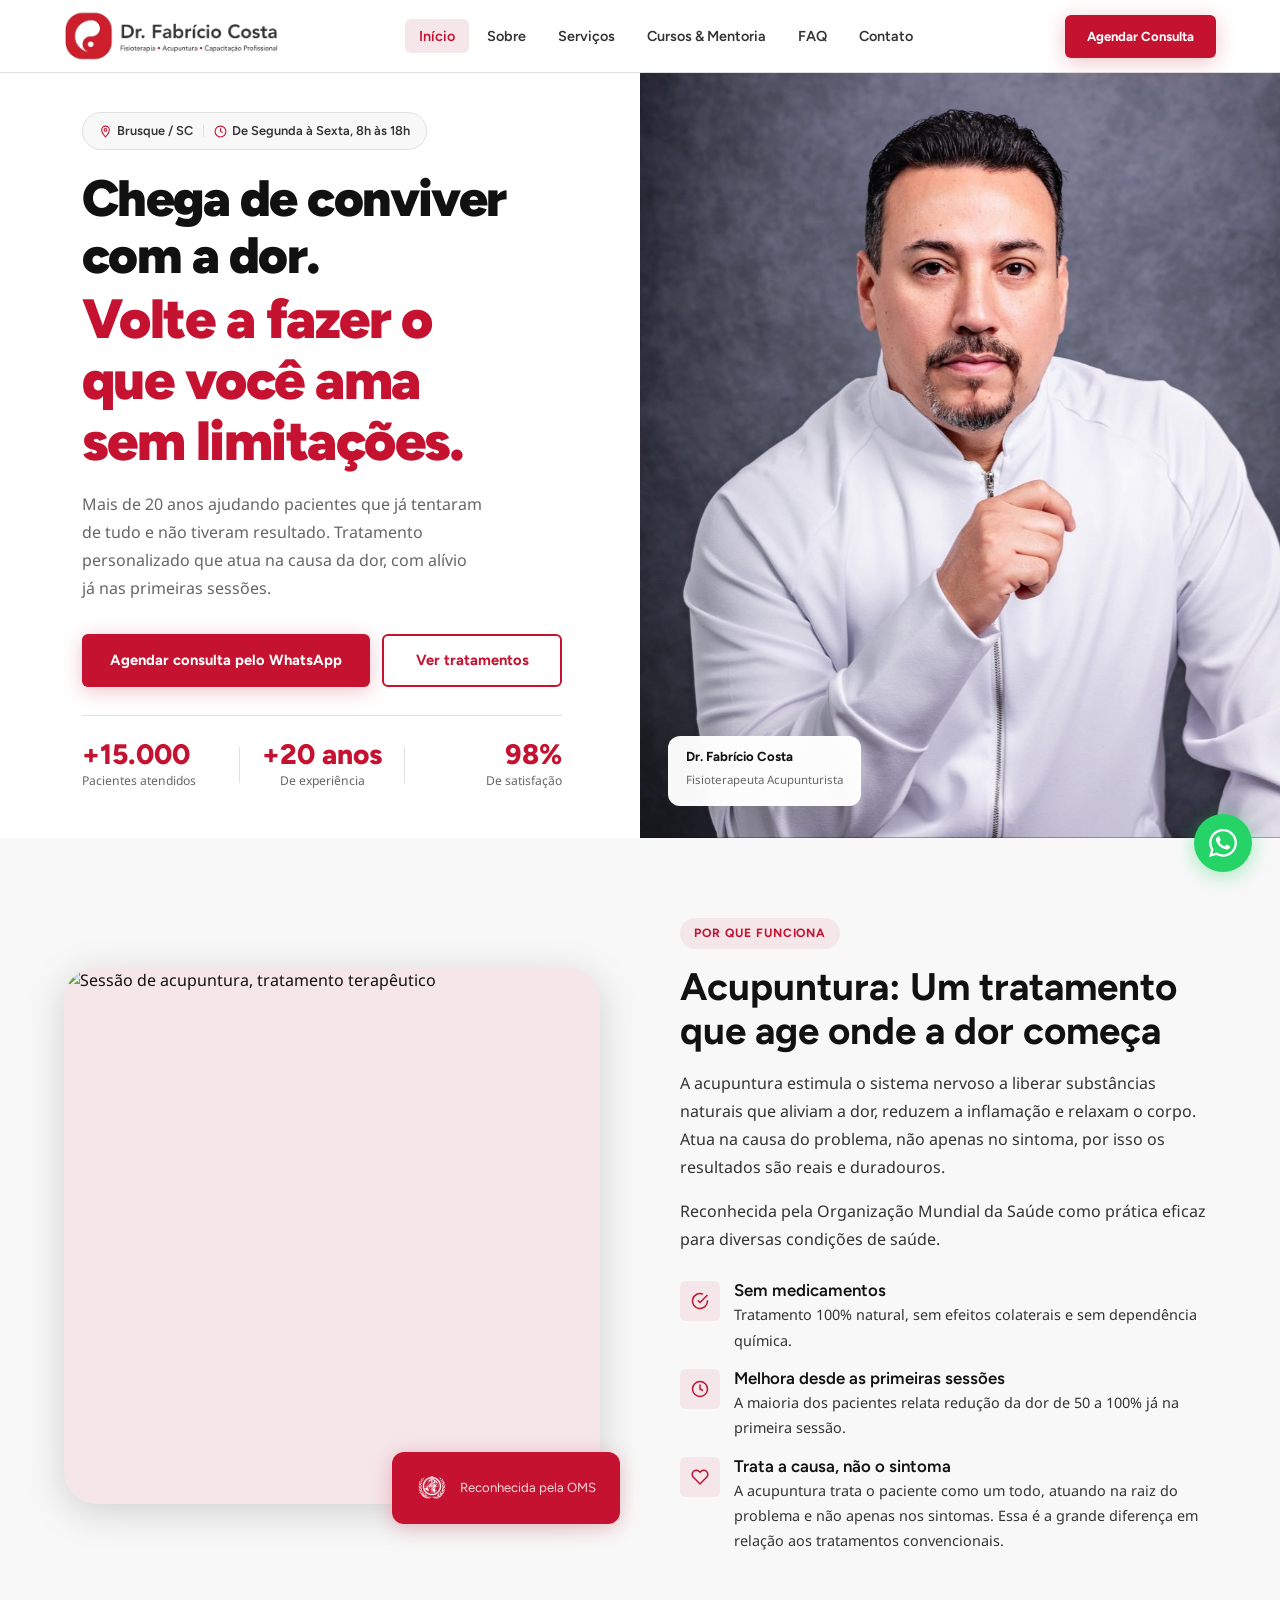
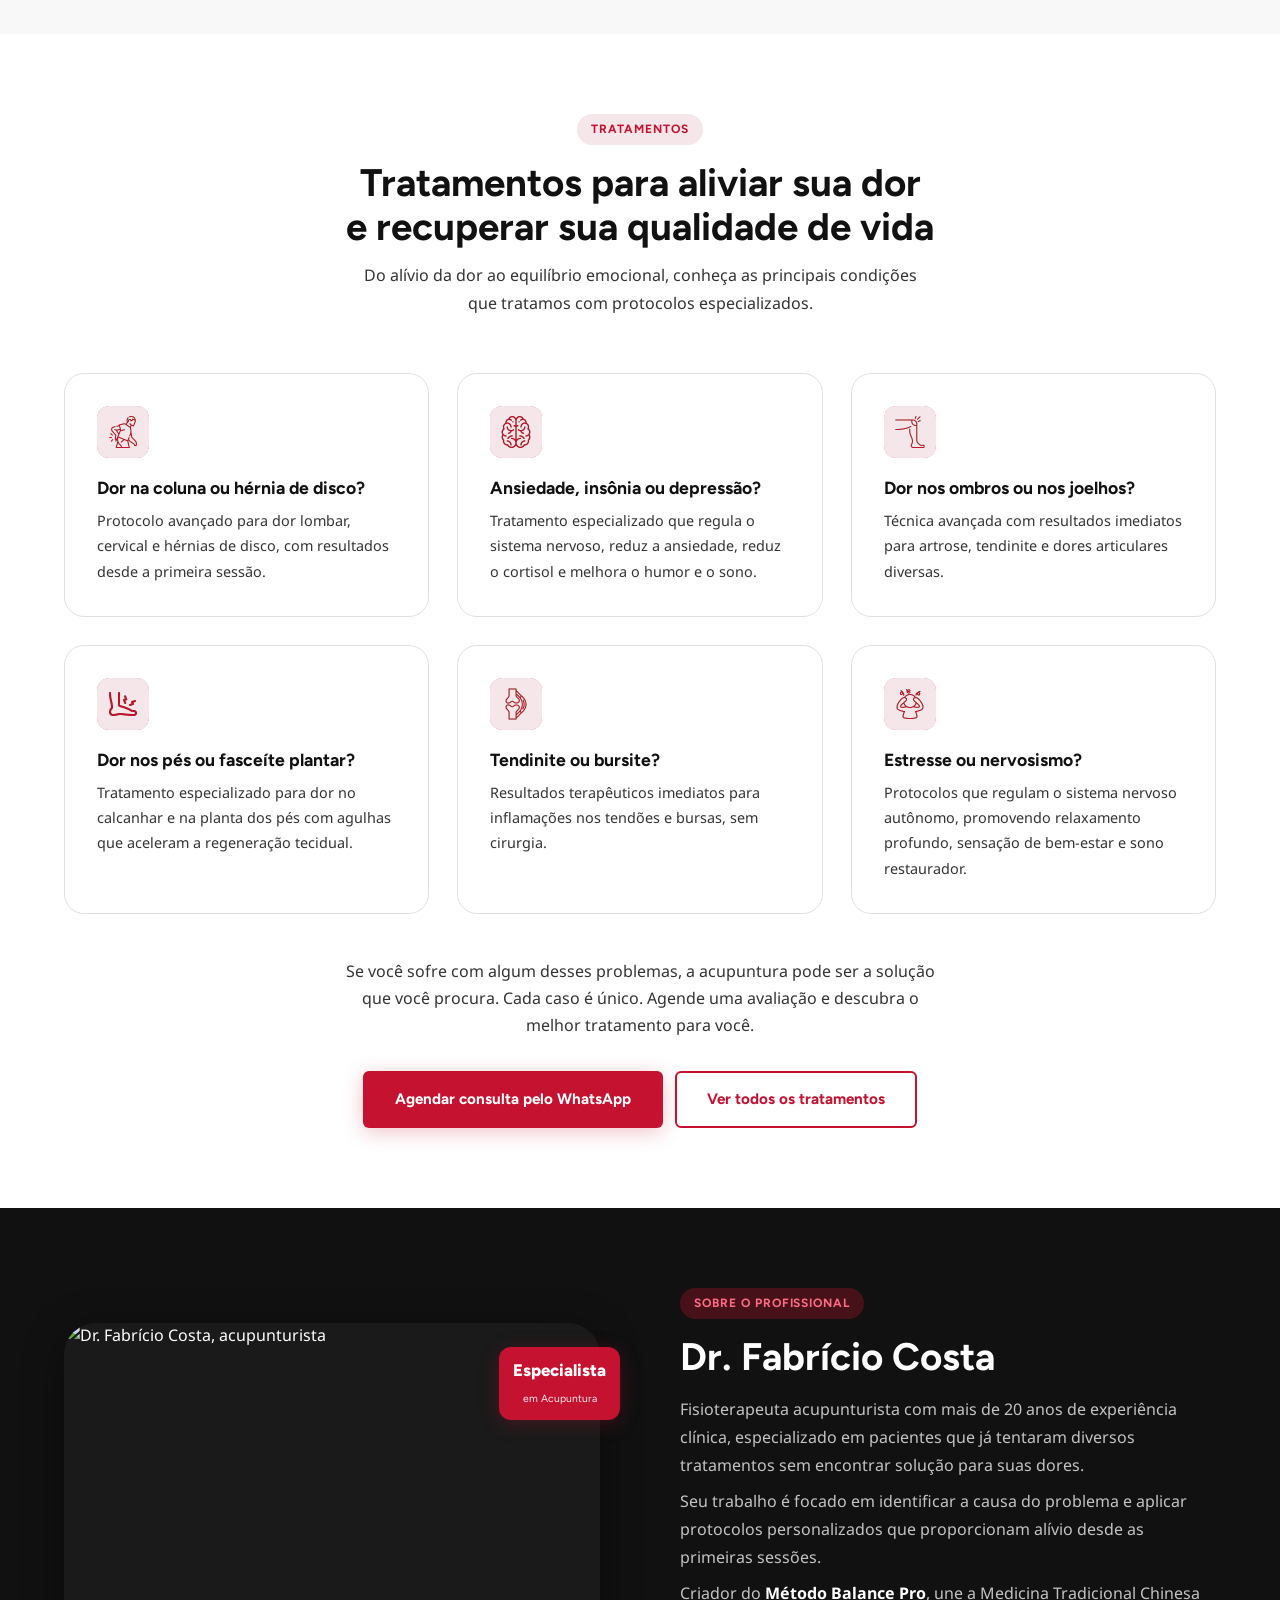
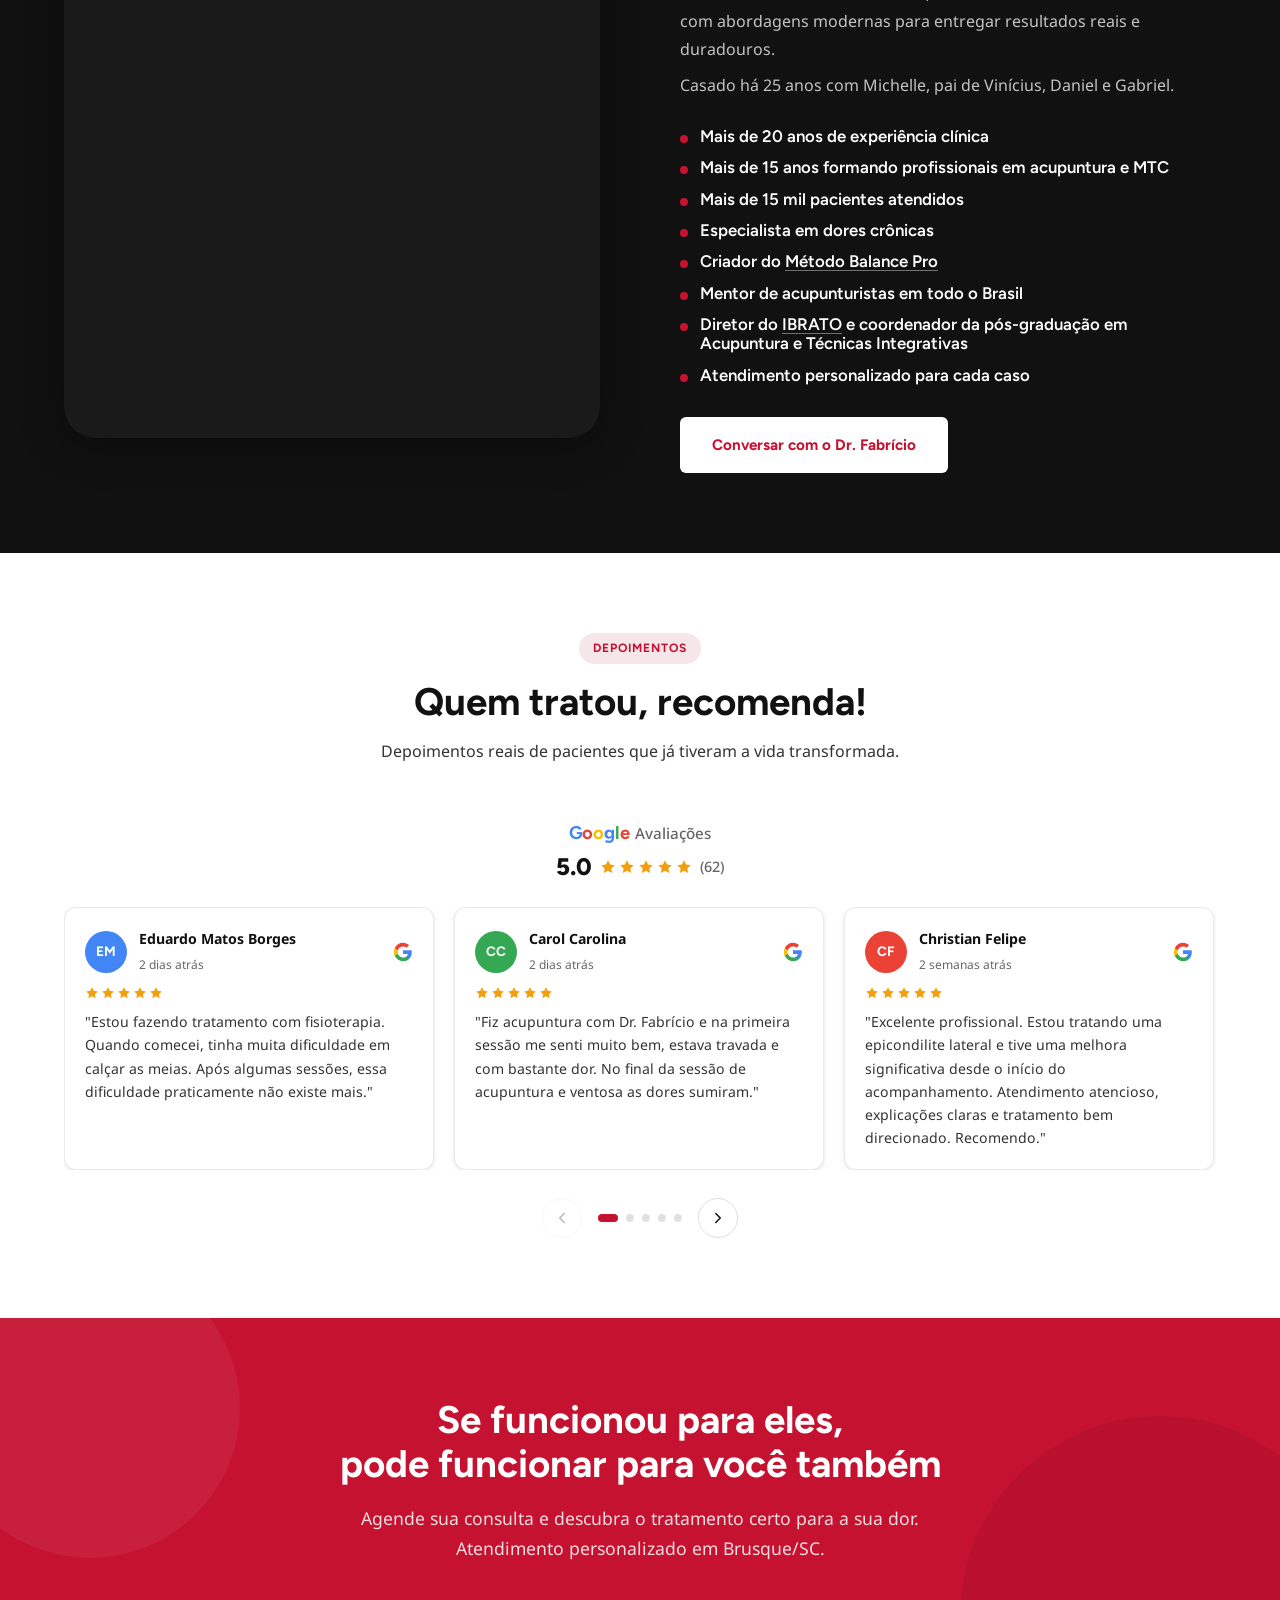
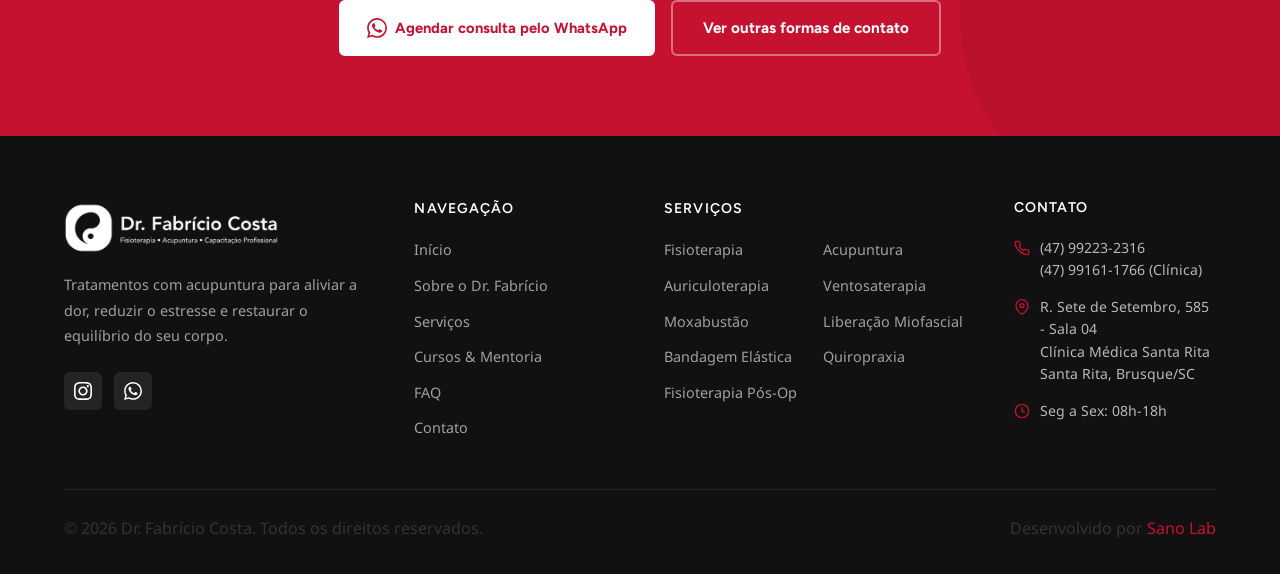
==== commit 36d3f7cc: "SEO completo, Analytics, fix ícones e URL /inicio - SEO: meta tags, OG, Twitter Cards, JSON-LD estru" ====
--- a/index.html
+++ b/index.html
@@ -1,40 +1,55 @@
 ﻿<!DOCTYPE html>
 <html lang="pt-BR">
 <head>
-  <!-- DOMÍNIO: substituir "drfabricocosta.com.br" pelo domínio real quando definido -->
-  <meta charset="UTF-8">
+<meta charset="UTF-8">
   <meta name="viewport" content="width=device-width, initial-scale=1.0">
   <meta name="robots" content="index, follow">
   <meta name="author" content="Dr. Fabrício Costa">
   <meta name="theme-color" content="#C41230">
   <meta name="description" content="Dr. Fabrício Costa, fisioterapeuta e acupunturista em Brusque/SC. Alivie dores, reduza estresse e restaure o equilíbrio. Agende sua consulta.">
-  <link rel="canonical" href="https://drfabricocosta.com.br/">
+  <link rel="canonical" href="https://drfabriciocosta.com.br/">
   <meta property="og:type" content="website">
   <meta property="og:site_name" content="Dr. Fabrício Costa">
   <meta property="og:locale" content="pt_BR">
   <meta property="og:title" content="Dr. Fabrício Costa · Acupuntura e Fisioterapia em Brusque/SC">
   <meta property="og:description" content="Fisioterapeuta e acupunturista em Brusque/SC. Tratamentos para dor, estresse e ansiedade. Formação com o Método Balance Pro.">
-  <meta property="og:url" content="https://drfabricocosta.com.br/">
-  <meta property="og:image" content="https://drfabricocosta.com.br/img/og-image.jpg">
+  <meta property="og:url" content="https://drfabriciocosta.com.br/">
+  <meta property="og:image" content="https://drfabriciocosta.com.br/img/og-image.jpg">
   <meta property="og:image:width" content="1200">
   <meta property="og:image:height" content="630">
   <meta property="og:image:alt" content="Dr. Fabrício Costa, Acupunturista em Brusque/SC">
   <meta name="twitter:card" content="summary_large_image">
   <meta name="twitter:title" content="Dr. Fabrício Costa · Acupuntura e Fisioterapia em Brusque/SC">
   <meta name="twitter:description" content="Fisioterapeuta e acupunturista em Brusque/SC. Tratamentos para dor, estresse e ansiedade.">
-  <meta name="twitter:image" content="https://drfabricocosta.com.br/img/og-image.jpg">
+  <meta name="twitter:image" content="https://drfabriciocosta.com.br/img/og-image.jpg">
   <link rel="preconnect" href="https://fonts.googleapis.com">
   <link rel="preconnect" href="https://fonts.gstatic.com" crossorigin>
   <title>Dr. Fabrício Costa · Acupuntura e Fisioterapia em Brusque/SC</title>
   <link rel="icon" href="img/favicon.png" type="image/png">
   <link rel="stylesheet" href="css/style.css">
+  <!-- Google Analytics -->
+  <script async src="https://www.googletagmanager.com/gtag/js?id=G-BTFSK83Q24"></script>
+  <script>
+    window.dataLayer = window.dataLayer || [];
+    function gtag(){dataLayer.push(arguments);}
+    gtag('js', new Date());
+    gtag('config', 'G-BTFSK83Q24');
+  </script>
+  <!-- Microsoft Clarity -->
+  <script type="text/javascript">
+    (function(c,l,a,r,i,t,y){
+      c[a]=c[a]||function(){(c[a].q=c[a].q||[]).push(arguments)};
+      t=l.createElement(r);t.async=1;t.src="https://www.clarity.ms/tag/"+i;
+      y=l.getElementsByTagName(r)[0];y.parentNode.insertBefore(t,y);
+    })(window, document, "clarity", "script", "wivyza2zpr");
+  </script>
   <script type="application/ld+json">
   {
     "@context": "https://schema.org",
     "@type": ["MedicalBusiness", "LocalBusiness"],
     "name": "Dr. Fabrício Costa — Acupuntura",
     "description": "Fisioterapeuta e acupunturista em Brusque/SC. Tratamentos para dor, estresse, ansiedade e muito mais. Formação com o Método Balance Pro.",
-    "url": "https://drfabricocosta.com.br/",
+    "url": "https://drfabriciocosta.com.br/",
     "telephone": "+5547992232316",
     "sameAs": ["https://www.instagram.com/drfabriciocostaacupuntura/"],
     "address": {
@@ -56,7 +71,14 @@
       "closes": "18:00"
     }],
     "medicalSpecialty": "Acupuncture",
-    "priceRange": "$$"
+    "priceRange": "$$",
+    "aggregateRating": {
+      "@type": "AggregateRating",
+      "ratingValue": "5",
+      "reviewCount": "62",
+      "bestRating": "5",
+      "worstRating": "1"
+    }
   }
   </script>
 </head>
@@ -65,12 +87,12 @@
   <!-- Header -->
   <header class="header" role="banner">
     <nav class="nav container" aria-label="Navegação principal">
-      <a href="index.html" class="nav-logo" aria-label="Dr. Fabrício Costa, Início">
+      <a href="/inicio" class="nav-logo" aria-label="Dr. Fabrício Costa, Início">
         <img src="img/logo.png" alt="Dr. Fabrício Costa" class="nav-logo-img">
       </a>
 
       <ul class="nav-links" role="list">
-        <li><a href="index.html" class="active">Início</a></li>
+        <li><a href="/inicio" class="active">Início</a></li>
         <li><a href="sobre.html">Sobre</a></li>
         <li><a href="servicos.html">Serviços</a></li>
         <li><a href="cursos.html">Cursos & Mentoria</a></li>
@@ -86,7 +108,7 @@
     </nav>
 
     <nav class="nav-mobile" aria-label="Menu mobile">
-      <a href="index.html">Início</a>
+      <a href="/inicio">Início</a>
       <a href="sobre.html">Sobre</a>
       <a href="servicos.html">Serviços</a>
       <a href="cursos.html">Cursos & Mentoria</a>
@@ -473,7 +495,7 @@
     <div class="container">
       <div class="footer-grid">
         <div class="footer-brand">
-          <a href="index.html" class="nav-logo" style="margin-bottom:0;" aria-label="Dr. Fabrício Costa, Início">
+          <a href="/inicio" class="nav-logo" style="margin-bottom:0;" aria-label="Dr. Fabrício Costa, Início">
             <img src="img/logo.png" alt="Dr. Fabrício Costa" class="nav-logo-img">
           </a>
           <p>Tratamentos com acupuntura para aliviar a dor, reduzir o estresse e restaurar o equilíbrio do seu corpo.</p>
@@ -490,7 +512,7 @@
         <div>
           <button class="footer-col-toggle" aria-expanded="true">Navegação<svg class="footer-chevron" viewBox="0 0 24 24" stroke-width="2.5" xmlns="http://www.w3.org/2000/svg" aria-hidden="true"><polyline points="6 9 12 15 18 9"/></svg></button>
           <ul class="footer-links footer-col-body open">
-            <li><a href="index.html">Início</a></li>
+            <li><a href="/inicio">Início</a></li>
             <li><a href="sobre.html">Sobre o Dr. Fabrício</a></li>
             <li><a href="servicos.html">Serviços</a></li>
             <li><a href="cursos.html">Cursos & Mentoria</a></li>
--- a/css/style.css
+++ b/css/style.css
@@ -542,6 +542,7 @@
   content: '';
   position: absolute;
   inset: 0;
+  border-radius: inherit;
   background: var(--red);
   mix-blend-mode: lighten;
   pointer-events: none;
@@ -1595,9 +1596,15 @@
   background: var(--red-light);
   border-radius: var(--radius-md);
   display: flex; align-items: center; justify-content: center;
+  position: relative;
+  isolation: isolate;
+  overflow: hidden;
 }
 .srv-card-icon svg { width: 22px; height: 22px; stroke: var(--red); }
-.srv-card-icon img { width: 28px; height: 28px; object-fit: contain; filter: brightness(0) saturate(100%) invert(13%) sepia(85%) saturate(2800%) hue-rotate(337deg) brightness(82%); }
+.srv-card-icon img {
+  width: 28px; height: 28px; object-fit: contain;
+  filter: brightness(0) saturate(100%) invert(14%) sepia(94%) saturate(4500%) hue-rotate(340deg) brightness(89%);
+}
 .srv-card h3 { font-size: 1.05rem; font-weight: 700; color: var(--dark); margin: 0; }
 .srv-card p  { font-size: .88rem; color: var(--gray); line-height: 1.65; margin: 0; }
 @media (max-width: 1024px) {
